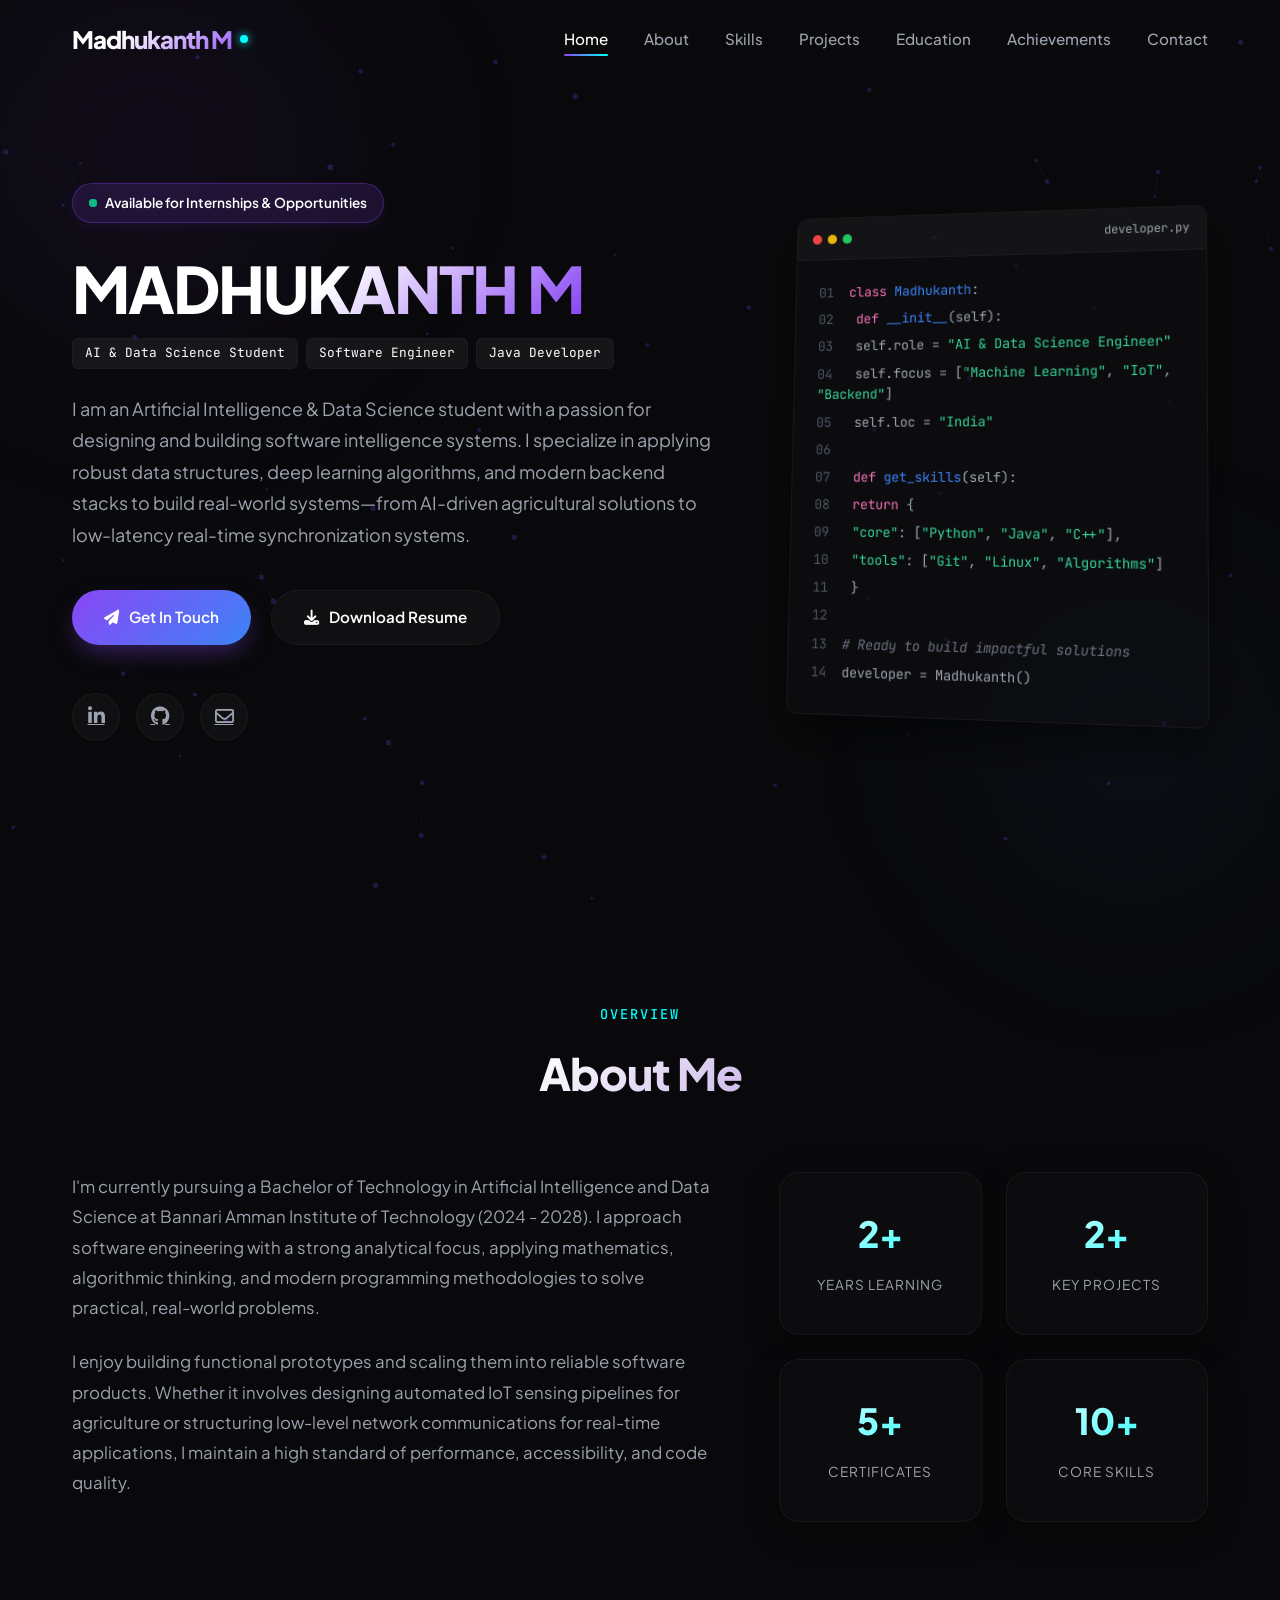
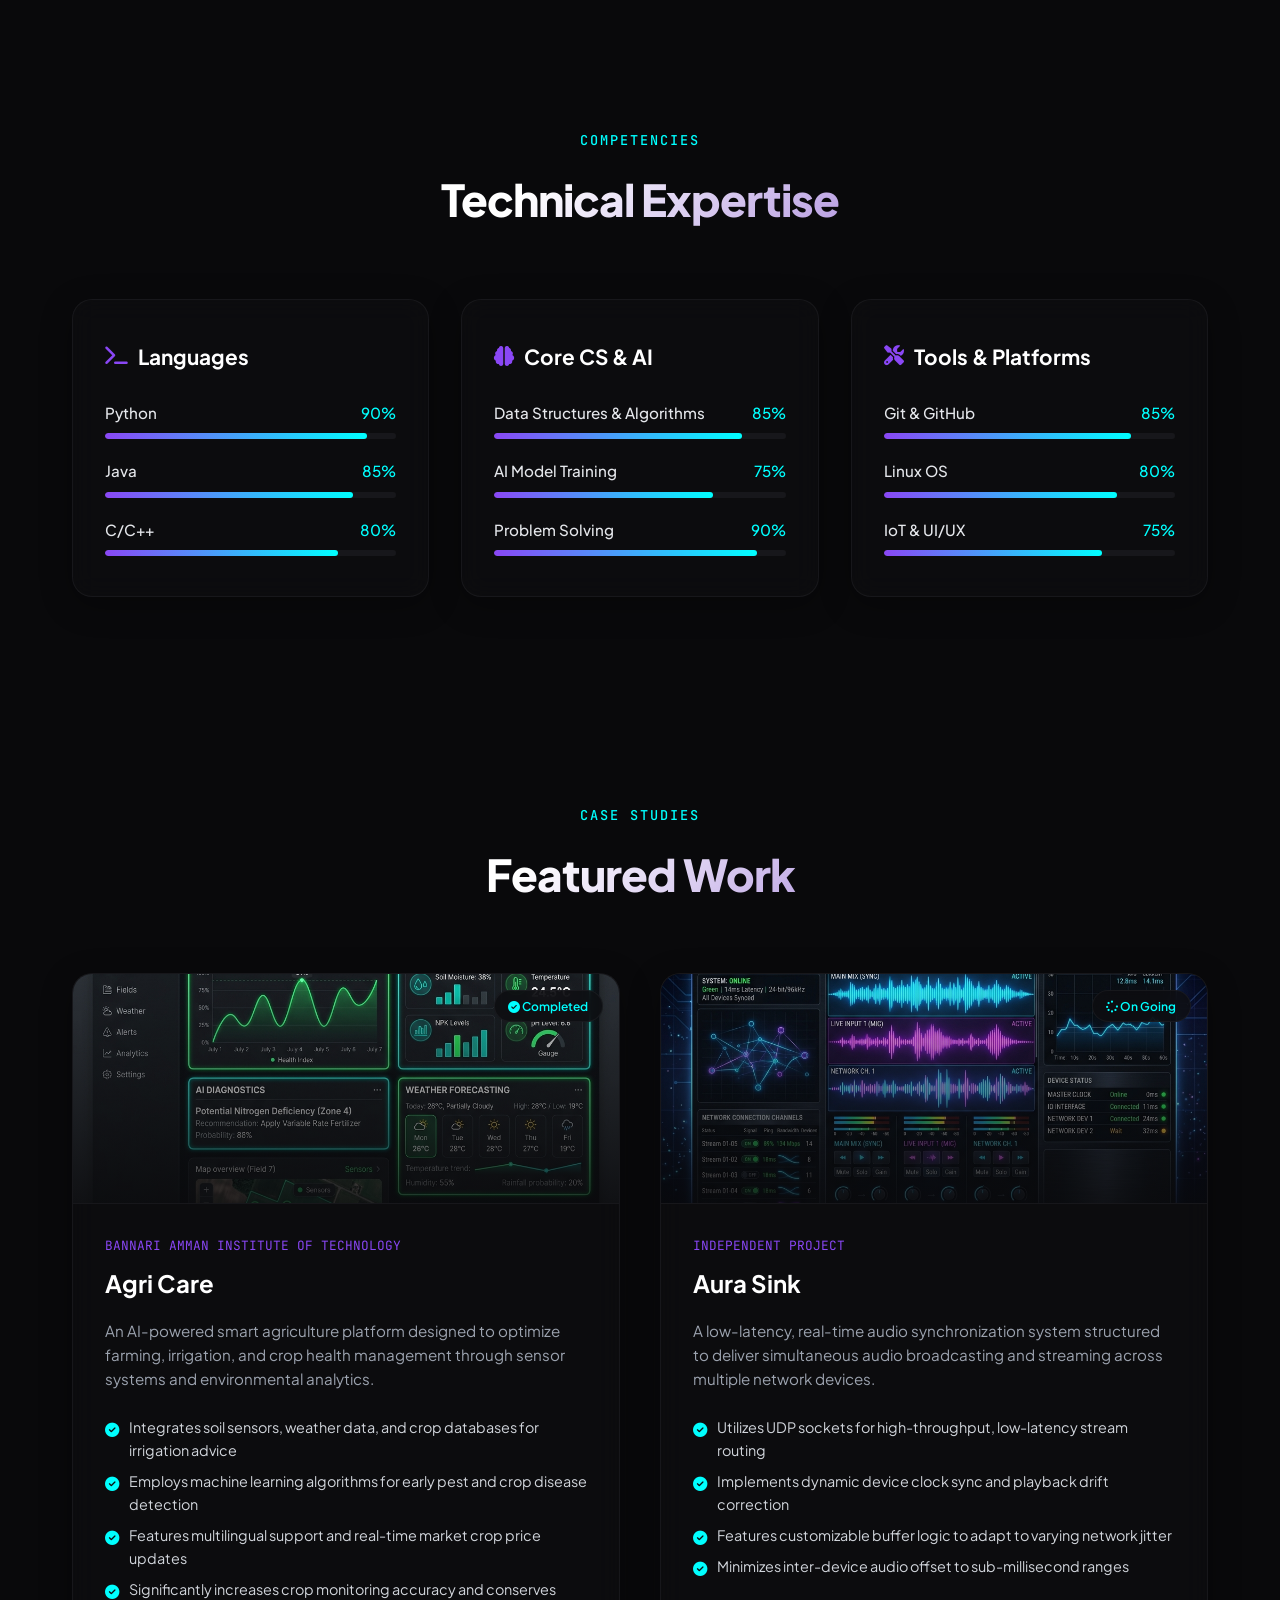
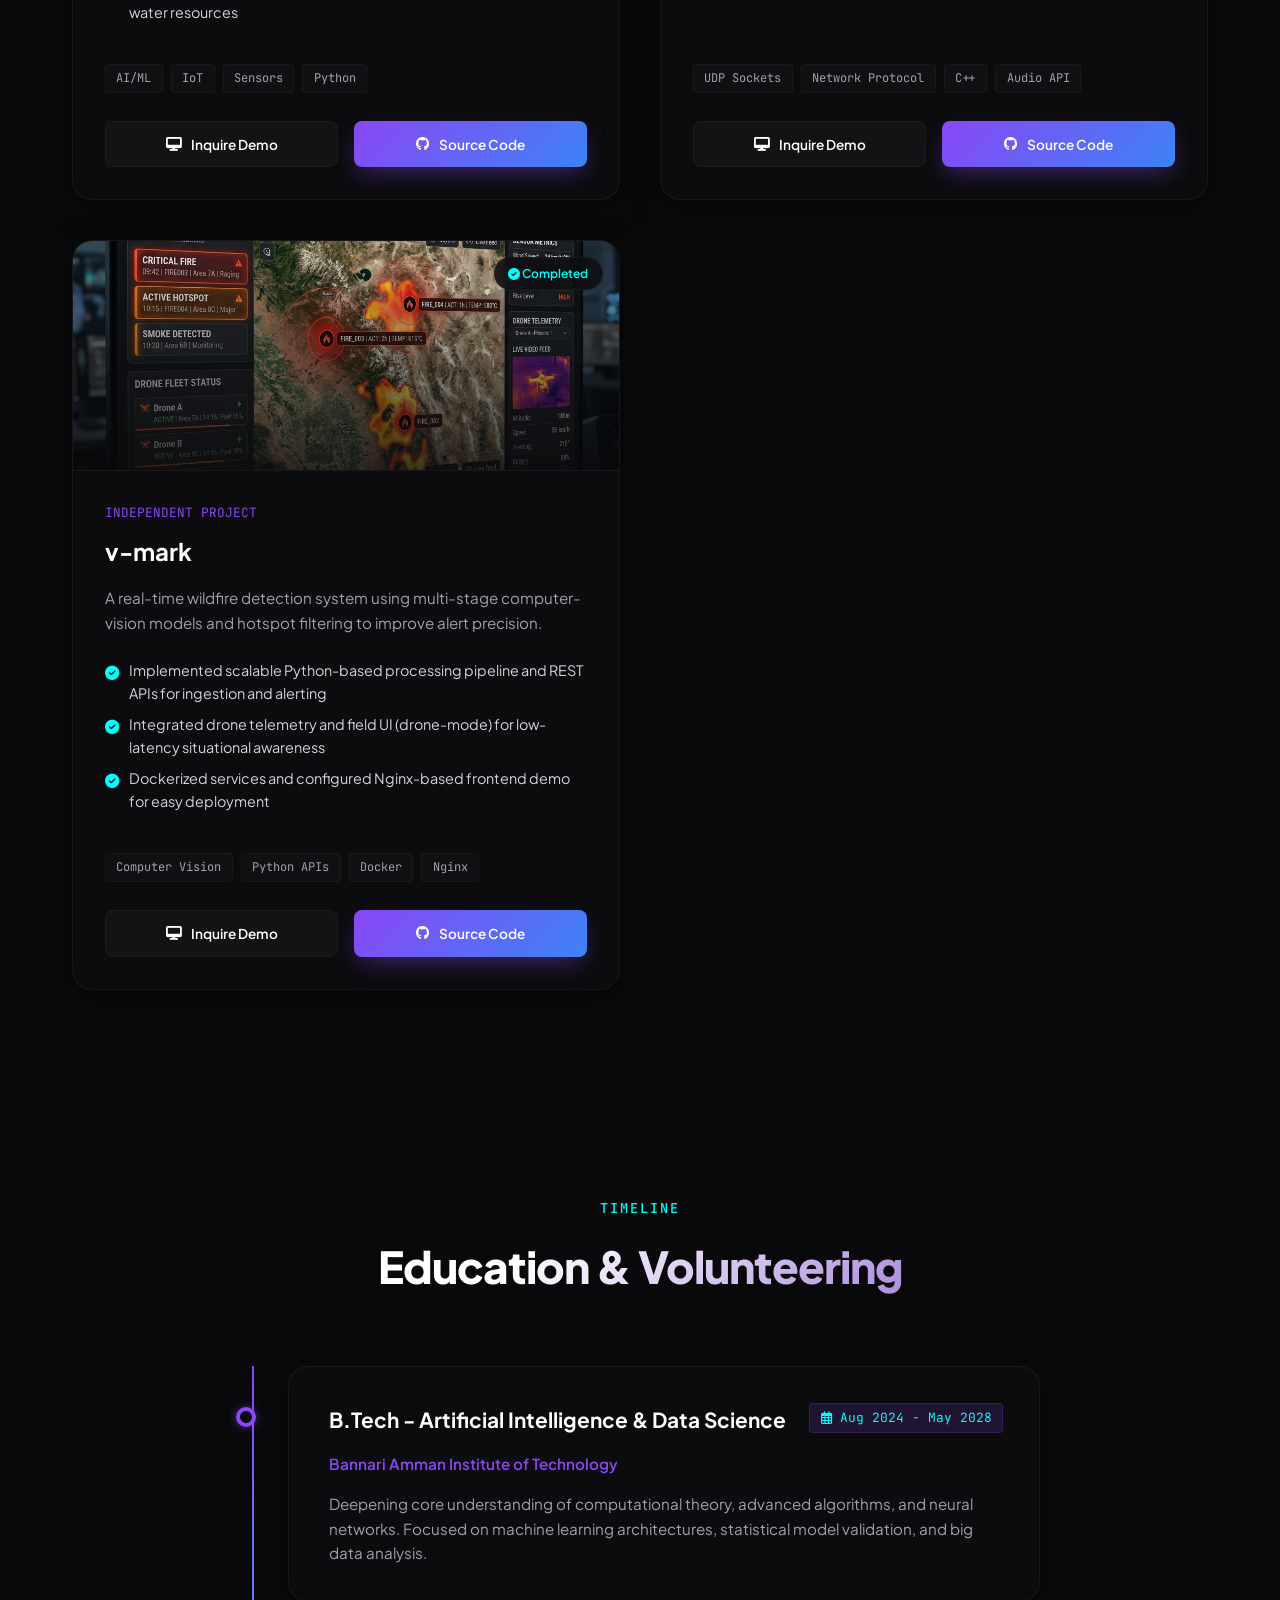
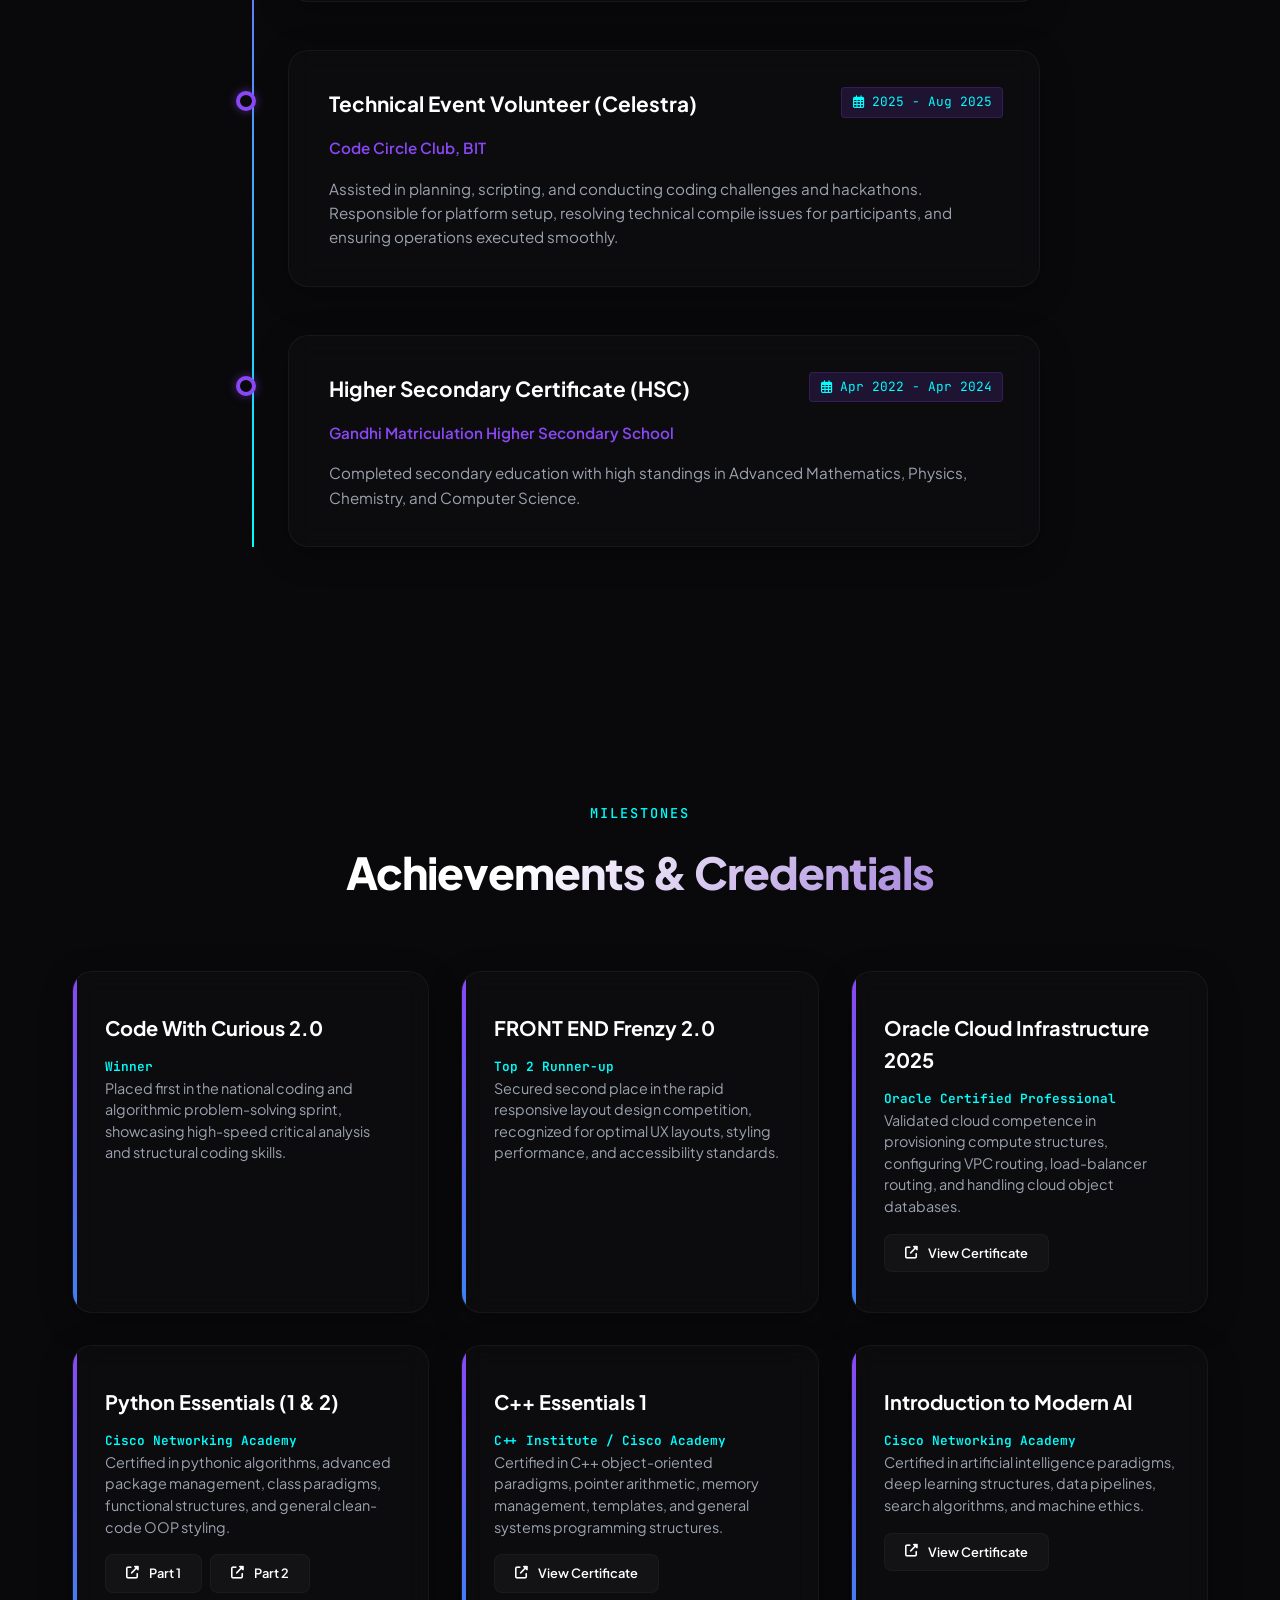
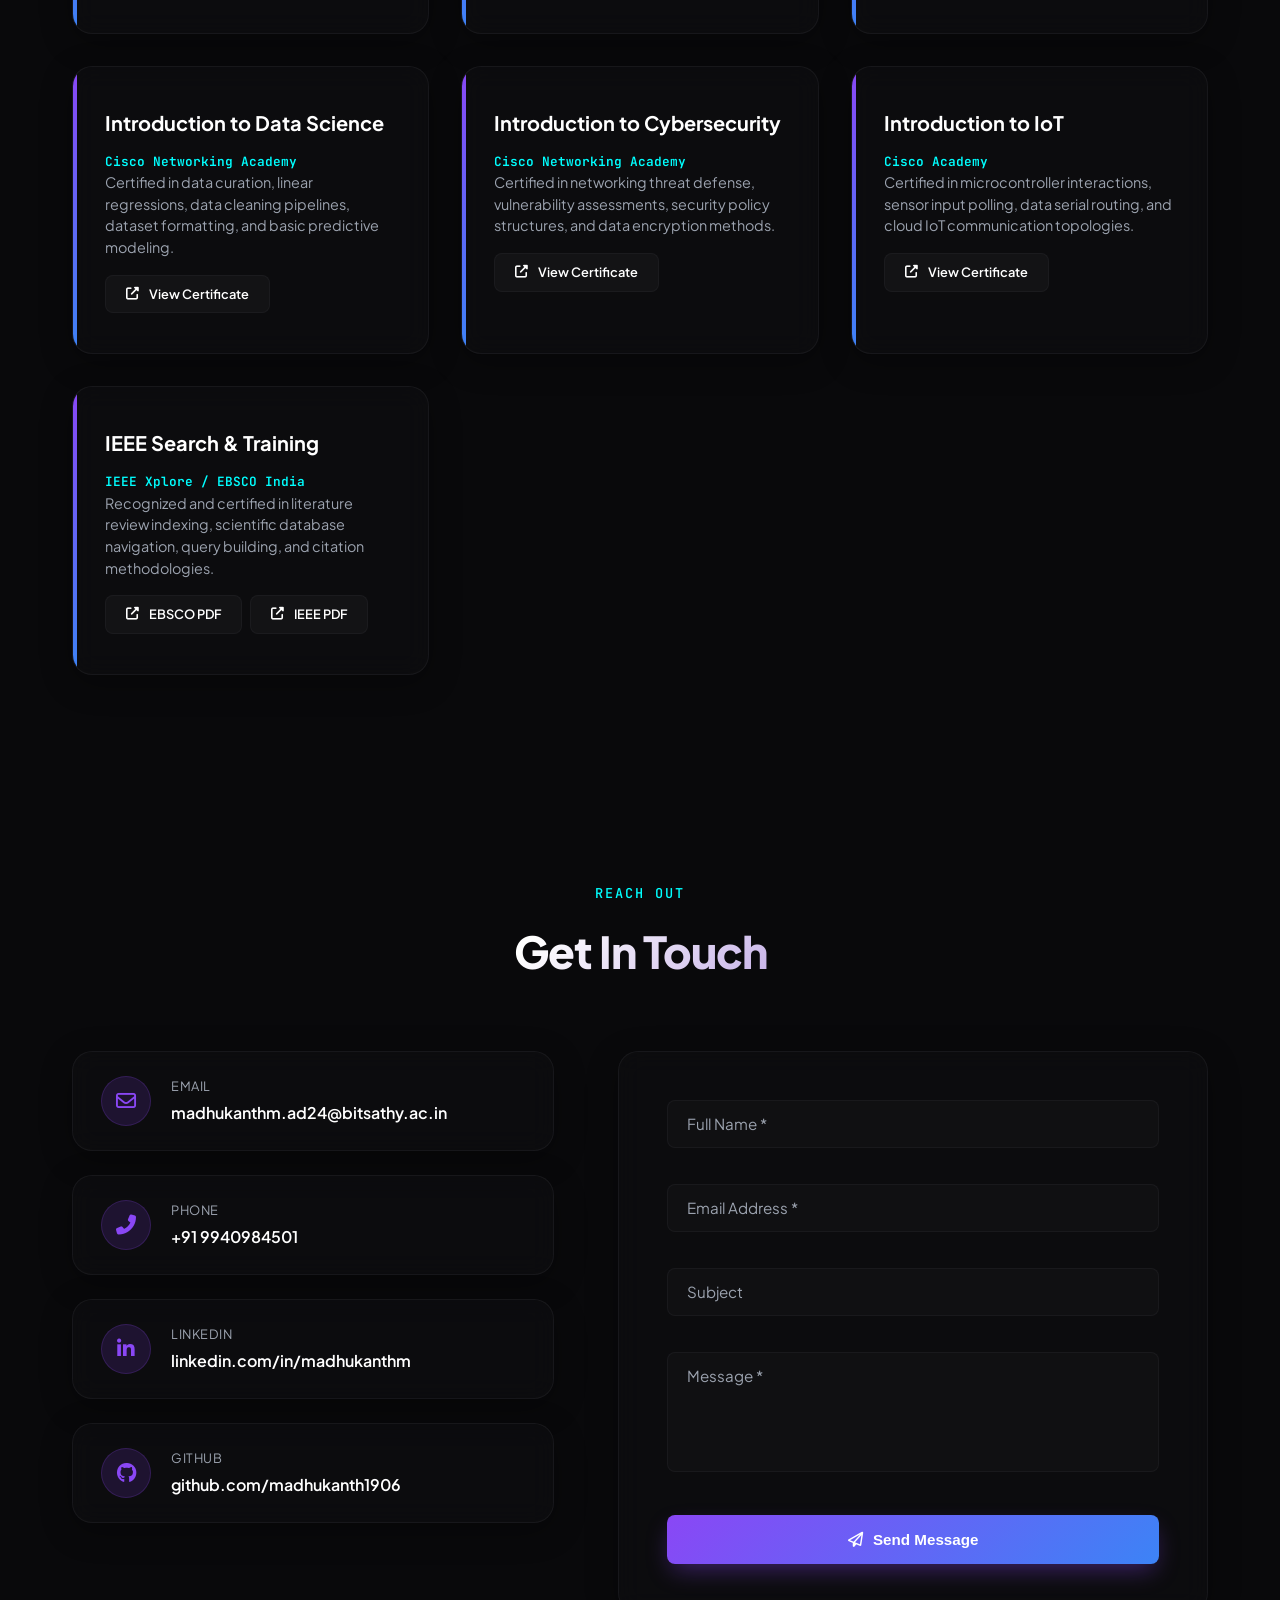
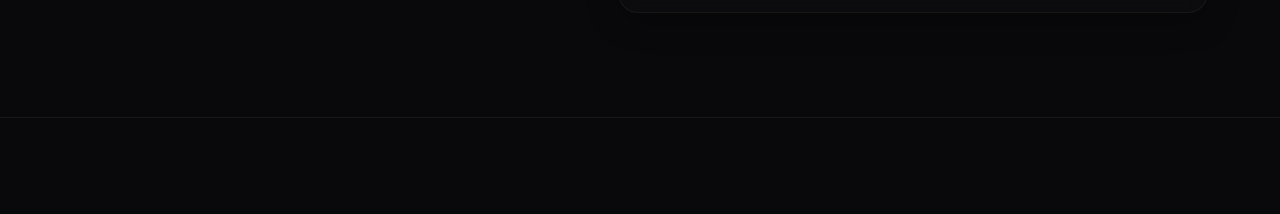
==== index.html @ b77e6dd5 "Redesign and enhance portfolio with glassmorphism dark theme" ====
<!DOCTYPE html>
<html lang="en">
<head>
    <meta charset="UTF-8">
    <meta name="viewport" content="width=device-width, initial-scale=1.0">
    <title>Madhukanth M | AI & Data Science Specialist & Java Developer</title>
    
    <!-- Meta SEO Tags -->
    <meta name="description" content="Portfolio of Madhukanth M, a software and AI engineer specialized in machine learning, deep learning, data structures, and Java development.">
    <meta name="keywords" content="Madhukanth M, AI Engineer, Data Science, Software Engineer, Portfolio, Java Developer, Java, Python, Bannari Amman Institute of Technology">
    <meta name="author" content="Madhukanth M">
    
    <!-- FontAwesome & Icon packs -->
    <link rel="stylesheet" href="https://cdnjs.cloudflare.com/ajax/libs/font-awesome/6.4.0/css/all.min.css">
    
    <!-- Custom Style sheet -->
    <link rel="stylesheet" href="style.css">
</head>
<body>
    <!-- Interactive Background Particles -->
    <canvas id="canvas-particles"></canvas>
    
    <!-- Ambient Glow Backdrops -->
    <div class="light-glow"></div>
    <div class="light-glow-2"></div>

    <!-- Header & Navigation Bar -->
    <header id="header">
        <nav>
            <a href="#home" class="logo">Madhukanth M<span class="logo-dot"></span></a>
            
            <!-- Desktop navigation links -->
            <ul class="nav-links">
                <li><a href="#home" class="active">Home</a></li>
                <li><a href="#about">About</a></li>
                <li><a href="#skills">Skills</a></li>
                <li><a href="#projects">Projects</a></li>
                <li><a href="#education">Education</a></li>
                <li><a href="#achievements">Achievements</a></li>
                <li><a href="#contact">Contact</a></li>
            </ul>

            <!-- Mobile Hamburger toggle -->
            <button class="hamburger" id="hamburger" aria-label="Toggle Navigation menu">
                <span></span>
                <span></span>
                <span></span>
            </button>
        </nav>
    </header>

    <!-- Mobile Slide-out Menu Overlay -->
    <div class="mobile-nav" id="mobile-nav">
        <a href="#home" class="active">Home</a>
        <a href="#about">About</a>
        <a href="#skills">Skills</a>
        <a href="#projects">Projects</a>
        <a href="#education">Education</a>
        <a href="#achievements">Achievements</a>
        <a href="#contact">Contact</a>
    </div>

    <!-- Main Content Container -->
    <main>
        <!-- 1. Hero Introduction Section -->
        <section id="home" class="hero">
            <div class="hero-grid">
                <div class="hero-text reveal">
                    <!-- Pulsing Available Pill -->
                    <div class="recruiter-badge">
                        <span class="pulse-dot"></span>
                        Available for Internships & Opportunities
                    </div>
                    <h1>MADHUKANTH M</h1>
                    
                    <div class="hero-taglines">
                        <span class="hero-tagline-badge">AI & Data Science Student</span>
                        <span class="hero-tagline-badge">Software Engineer</span>
                        <span class="hero-tagline-badge">Java Developer</span>
                    </div>
                    
                    <p class="description">
                        I am an Artificial Intelligence & Data Science student with a passion for designing and building software intelligence systems. I specialize in applying robust data structures, deep learning algorithms, and modern backend stacks to build real-world systems—from AI-driven agricultural solutions to low-latency real-time synchronization systems.
                    </p>
                    
                    <div class="hero-buttons">
                        <a href="#contact" class="btn btn-primary"><i class="fas fa-paper-plane"></i> Get In Touch</a>
                        <a href="Resume.pdf.pdf" download class="btn btn-secondary"><i class="fas fa-download"></i> Download Resume</a>
                    </div>
                    
                    <div class="hero-socials">
                        <a href="https://www.linkedin.com/in/madhukanthm/" target="_blank" aria-label="LinkedIn Profile"><i class="fab fa-linkedin-in"></i></a>
                        <a href="https://github.com/madhukanth1906" target="_blank" aria-label="GitHub Profile"><i class="fab fa-github"></i></a>
                        <a href="mailto:madhukanthm.ad24@bitsathy.ac.in" aria-label="Send Email"><i class="far fa-envelope"></i></a>
                    </div>
                </div>

                <!-- Graphic/Code representation of developer on the right -->
                <div class="hero-visual reveal">
                    <div class="code-window">
                        <div class="code-header">
                            <div class="code-buttons">
                                <span class="code-btn code-btn-red"></span>
                                <span class="code-btn code-btn-yellow"></span>
                                <span class="code-btn code-btn-green"></span>
                            </div>
                            <span class="code-tab">developer.py</span>
                        </div>
                        <div class="code-body">
                            <div class="code-line"><span class="code-num">01</span><span class="code-keyword">class</span> <span class="code-def">Madhukanth</span>:</div>
                            <div class="code-line"><span class="code-num">02</span>    <span class="code-keyword">def</span> <span class="code-def">__init__</span>(self):</div>
                            <div class="code-line"><span class="code-num">03</span>        self.role = <span class="code-string">"AI & Data Science Engineer"</span></div>
                            <div class="code-line"><span class="code-num">04</span>        self.focus = [<span class="code-string">"Machine Learning"</span>, <span class="code-string">"IoT"</span>, <span class="code-string">"Backend"</span>]</div>
                            <div class="code-line"><span class="code-num">05</span>        self.loc = <span class="code-string">"India"</span></div>
                            <div class="code-line"><span class="code-num">06</span></div>
                            <div class="code-line"><span class="code-num">07</span>    <span class="code-keyword">def</span> <span class="code-def">get_skills</span>(self):</div>
                            <div class="code-line"><span class="code-num">08</span>        <span class="code-keyword">return</span> {</div>
                            <div class="code-line"><span class="code-num">09</span>            <span class="code-string">"core"</span>: [<span class="code-string">"Python"</span>, <span class="code-string">"Java"</span>, <span class="code-string">"C++"</span>],</div>
                            <div class="code-line"><span class="code-num">10</span>            <span class="code-string">"tools"</span>: [<span class="code-string">"Git"</span>, <span class="code-string">"Linux"</span>, <span class="code-string">"Algorithms"</span>]</div>
                            <div class="code-line"><span class="code-num">11</span>        }</div>
                            <div class="code-line"><span class="code-num">12</span></div>
                            <div class="code-line"><span class="code-num">13</span><span class="code-comment"># Ready to build impactful solutions</span></div>
                            <div class="code-line"><span class="code-num">14</span>developer = Madhukanth()</div>
                        </div>
                    </div>
                </div>
            </div>
        </section>

        <!-- 2. About & Statistics Section -->
        <section id="about">
            <div class="section-header reveal">
                <span class="section-tag">Overview</span>
                <h2 class="section-title">About Me</h2>
            </div>
            <div class="about-grid">
                <div class="about-info reveal">
                    <p>
                        I'm currently pursuing a Bachelor of Technology in Artificial Intelligence and Data Science at Bannari Amman Institute of Technology (2024 - 2028). I approach software engineering with a strong analytical focus, applying mathematics, algorithmic thinking, and modern programming methodologies to solve practical, real-world problems.
                    </p>
                    <p>
                        I enjoy building functional prototypes and scaling them into reliable software products. Whether it involves designing automated IoT sensing pipelines for agriculture or structuring low-level network communications for real-time applications, I maintain a high standard of performance, accessibility, and code quality.
                    </p>
                </div>
                <!-- Highlight counts/statistics -->
                <div class="about-stats reveal">
                    <div class="stat-box glass-card">
                        <span class="stat-num">2+</span>
                        <span class="stat-label">Years Learning</span>
                    </div>
                    <div class="stat-box glass-card">
                        <span class="stat-num">2+</span>
                        <span class="stat-label">Key Projects</span>
                    </div>
                    <div class="stat-box glass-card">
                        <span class="stat-num">5+</span>
                        <span class="stat-label">Certificates</span>
                    </div>
                    <div class="stat-box glass-card">
                        <span class="stat-num">10+</span>
                        <span class="stat-label">Core Skills</span>
                    </div>
                </div>
            </div>
        </section>

        <!-- 3. Technical Skills Section -->
        <section id="skills">
            <div class="section-header reveal">
                <span class="section-tag">Competencies</span>
                <h2 class="section-title">Technical Expertise</h2>
            </div>
            <div class="skills-container">
                <!-- Group 1: Languages -->
                <div class="skills-category glass-card reveal">
                    <h3><i class="fas fa-terminal"></i> Languages</h3>
                    <div class="skills-list">
                        <div class="skill-item">
                            <div class="skill-info">
                                <span class="skill-name">Python</span>
                                <span class="skill-pct">90%</span>
                            </div>
                            <div class="skill-progress-bar">
                                <div class="skill-progress-fill" data-width="90%"></div>
                            </div>
                        </div>
                        <div class="skill-item">
                            <div class="skill-info">
                                <span class="skill-name">Java</span>
                                <span class="skill-pct">85%</span>
                            </div>
                            <div class="skill-progress-bar">
                                <div class="skill-progress-fill" data-width="85%"></div>
                            </div>
                        </div>
                        <div class="skill-item">
                            <div class="skill-info">
                                <span class="skill-name">C/C++</span>
                                <span class="skill-pct">80%</span>
                            </div>
                            <div class="skill-progress-bar">
                                <div class="skill-progress-fill" data-width="80%"></div>
                            </div>
                        </div>
                    </div>
                </div>

                <!-- Group 2: Core CS & AI -->
                <div class="skills-category glass-card reveal">
                    <h3><i class="fas fa-brain"></i> Core CS & AI</h3>
                    <div class="skills-list">
                        <div class="skill-item">
                            <div class="skill-info">
                                <span class="skill-name">Data Structures & Algorithms</span>
                                <span class="skill-pct">85%</span>
                            </div>
                            <div class="skill-progress-bar">
                                <div class="skill-progress-fill" data-width="85%"></div>
                            </div>
                        </div>
                        <div class="skill-item">
                            <div class="skill-info">
                                <span class="skill-name">AI Model Training</span>
                                <span class="skill-pct">75%</span>
                            </div>
                            <div class="skill-progress-bar">
                                <div class="skill-progress-fill" data-width="75%"></div>
                            </div>
                        </div>
                        <div class="skill-item">
                            <div class="skill-info">
                                <span class="skill-name">Problem Solving</span>
                                <span class="skill-pct">90%</span>
                            </div>
                            <div class="skill-progress-bar">
                                <div class="skill-progress-fill" data-width="90%"></div>
                            </div>
                        </div>
                    </div>
                </div>

                <!-- Group 3: Tools & Platforms -->
                <div class="skills-category glass-card reveal">
                    <h3><i class="fas fa-tools"></i> Tools & Platforms</h3>
                    <div class="skills-list">
                        <div class="skill-item">
                            <div class="skill-info">
                                <span class="skill-name">Git & GitHub</span>
                                <span class="skill-pct">85%</span>
                            </div>
                            <div class="skill-progress-bar">
                                <div class="skill-progress-fill" data-width="85%"></div>
                            </div>
                        </div>
                        <div class="skill-item">
                            <div class="skill-info">
                                <span class="skill-name">Linux OS</span>
                                <span class="skill-pct">80%</span>
                            </div>
                            <div class="skill-progress-bar">
                                <div class="skill-progress-fill" data-width="80%"></div>
                            </div>
                        </div>
                        <div class="skill-item">
                            <div class="skill-info">
                                <span class="skill-name">IoT & UI/UX</span>
                                <span class="skill-pct">75%</span>
                            </div>
                            <div class="skill-progress-bar">
                                <div class="skill-progress-fill" data-width="75%"></div>
                            </div>
                        </div>
                    </div>
                </div>
            </div>
        </section>

        <!-- 4. Featured Projects Section -->
        <section id="projects">
            <div class="section-header reveal">
                <span class="section-tag">Case Studies</span>
                <h2 class="section-title">Featured Work</h2>
            </div>
            <div class="projects-grid">
                <!-- Project 1: Agri Care -->
                <div class="project-card glass-card reveal">
                    <div class="project-img-wrapper">
                        <img src="assets/images/agri_care.png" alt="Agri Care dashboard UI mockup" class="project-img">
                        <div class="project-img-overlay"></div>
                        <span class="project-card-status"><i class="fas fa-check-circle"></i> Completed</span>
                    </div>
                    <div class="project-details">
                        <div class="project-meta-location">Bannari Amman Institute of Technology</div>
                        <h3>Agri Care</h3>
                        <p class="project-description">
                            An AI-powered smart agriculture platform designed to optimize farming, irrigation, and crop health management through sensor systems and environmental analytics.
                        </p>
                        <ul class="project-features">
                            <li>Integrates soil sensors, weather data, and crop databases for irrigation advice</li>
                            <li>Employs machine learning algorithms for early pest and crop disease detection</li>
                            <li>Features multilingual support and real-time market crop price updates</li>
                            <li>Significantly increases crop monitoring accuracy and conserves water resources</li>
                        </ul>
                        <div class="project-tags">
                            <span class="project-tag">AI/ML</span>
                            <span class="project-tag">IoT</span>
                            <span class="project-tag">Sensors</span>
                            <span class="project-tag">Python</span>
                        </div>
                        <div class="project-links">
                            <a href="#contact" class="btn btn-secondary"><i class="fas fa-desktop"></i> Inquire Demo</a>
                            <a href="https://github.com/madhukanth1906/Agri-care" target="_blank" class="btn btn-primary"><i class="fab fa-github"></i> Source Code</a>
                        </div>
                    </div>
                </div>

                <!-- Project 2: Aura Sink -->
                <div class="project-card glass-card reveal">
                    <div class="project-img-wrapper">
                        <img src="assets/images/aura_sink.png" alt="Aura Sink latency graph UI mockup" class="project-img">
                        <div class="project-img-overlay"></div>
                        <span class="project-card-status"><i class="fas fa-spinner fa-spin"></i> On Going</span>
                    </div>
                    <div class="project-details">
                        <div class="project-meta-location">Independent Project</div>
                        <h3>Aura Sink</h3>
                        <p class="project-description">
                            A low-latency, real-time audio synchronization system structured to deliver simultaneous audio broadcasting and streaming across multiple network devices.
                        </p>
                        <ul class="project-features">
                            <li>Utilizes UDP sockets for high-throughput, low-latency stream routing</li>
                            <li>Implements dynamic device clock sync and playback drift correction</li>
                            <li>Features customizable buffer logic to adapt to varying network jitter</li>
                            <li>Minimizes inter-device audio offset to sub-millisecond ranges</li>
                        </ul>
                        <div class="project-tags">
                            <span class="project-tag">UDP Sockets</span>
                            <span class="project-tag">Network Protocol</span>
                            <span class="project-tag">C++</span>
                            <span class="project-tag">Audio API</span>
                        </div>
                        <div class="project-links">
                            <a href="#contact" class="btn btn-secondary"><i class="fas fa-desktop"></i> Inquire Demo</a>
                            <a href="https://github.com/madhukanth1906" target="_blank" class="btn btn-primary"><i class="fab fa-github"></i> Source Code</a>
                        </div>
                    </div>
                </div>

                <!-- Project 3: v-mark -->
                <div class="project-card glass-card reveal">
                    <div class="project-img-wrapper">
                        <img src="assets/images/v_mark.png" alt="v-mark wildfire detection UI mockup" class="project-img">
                        <div class="project-img-overlay"></div>
                        <span class="project-card-status"><i class="fas fa-check-circle"></i> Completed</span>
                    </div>
                    <div class="project-details">
                        <div class="project-meta-location">Independent Project</div>
                        <h3>v-mark</h3>
                        <p class="project-description">
                            A real-time wildfire detection system using multi-stage computer-vision models and hotspot filtering to improve alert precision.
                        </p>
                        <ul class="project-features">
                            <li>Implemented scalable Python-based processing pipeline and REST APIs for ingestion and alerting</li>
                            <li>Integrated drone telemetry and field UI (drone-mode) for low-latency situational awareness</li>
                            <li>Dockerized services and configured Nginx-based frontend demo for easy deployment</li>
                        </ul>
                        <div class="project-tags">
                            <span class="project-tag">Computer Vision</span>
                            <span class="project-tag">Python APIs</span>
                            <span class="project-tag">Docker</span>
                            <span class="project-tag">Nginx</span>
                        </div>
                        <div class="project-links">
                            <a href="#contact" class="btn btn-secondary"><i class="fas fa-desktop"></i> Inquire Demo</a>
                            <a href="https://github.com/madhukanth1906/Fire-Detection" target="_blank" class="btn btn-primary"><i class="fab fa-github"></i> Source Code</a>
                        </div>
                    </div>
                </div>
            </div>
        </section>

        <!-- 5. Education & Volunteering Section -->
        <section id="education" class="education-section">
            <div class="section-header reveal">
                <span class="section-tag">Timeline</span>
                <h2 class="section-title">Education & Volunteering</h2>
            </div>
            
            <div class="timeline-container">
                <!-- Education Node 1 -->
                <div class="timeline-card glass-card reveal">
                    <span class="timeline-node"></span>
                    <div class="timeline-header">
                        <h3 class="timeline-role">B.Tech - Artificial Intelligence & Data Science</h3>
                        <span class="timeline-date"><i class="far fa-calendar-alt"></i> Aug 2024 - May 2028</span>
                    </div>
                    <div class="timeline-company">Bannari Amman Institute of Technology</div>
                    <p class="timeline-body">
                        Deepening core understanding of computational theory, advanced algorithms, and neural networks. Focused on machine learning architectures, statistical model validation, and big data analysis.
                    </p>
                </div>

                <!-- Volunteering Node -->
                <div class="timeline-card glass-card reveal">
                    <span class="timeline-node"></span>
                    <div class="timeline-header">
                        <h3 class="timeline-role">Technical Event Volunteer (Celestra)</h3>
                        <span class="timeline-date"><i class="far fa-calendar-alt"></i> 2025 - Aug 2025</span>
                    </div>
                    <div class="timeline-company">Code Circle Club, BIT</div>
                    <p class="timeline-body">
                        Assisted in planning, scripting, and conducting coding challenges and hackathons. Responsible for platform setup, resolving technical compile issues for participants, and ensuring operations executed smoothly.
                    </p>
                </div>

                <!-- Education Node 2 -->
                <div class="timeline-card glass-card reveal">
                    <span class="timeline-node"></span>
                    <div class="timeline-header">
                        <h3 class="timeline-role">Higher Secondary Certificate (HSC)</h3>
                        <span class="timeline-date"><i class="far fa-calendar-alt"></i> Apr 2022 - Apr 2024</span>
                    </div>
                    <div class="timeline-company">Gandhi Matriculation Higher Secondary School</div>
                    <p class="timeline-body">
                        Completed secondary education with high standings in Advanced Mathematics, Physics, Chemistry, and Computer Science.
                    </p>
                </div>
            </div>
        </section>

        <!-- 6. Achievements & Certifications -->
        <section id="achievements">
            <div class="section-header reveal">
                <span class="section-tag">Milestones</span>
                <h2 class="section-title">Achievements & Credentials</h2>
            </div>
            <div class="achievements-grid">
                <!-- Achievement 1 -->
                <div class="achievement-card glass-card reveal">
                    <h3>Code With Curious 2.0</h3>
                    <span class="achievement-meta">Winner</span>
                    <p class="achievement-desc">Placed first in the national coding and algorithmic problem-solving sprint, showcasing high-speed critical analysis and structural coding skills.</p>
                </div>

                <!-- Achievement 2 -->
                <div class="achievement-card glass-card reveal">
                    <h3>FRONT END Frenzy 2.0</h3>
                    <span class="achievement-meta">Top 2 Runner-up</span>
                    <p class="achievement-desc">Secured second place in the rapid responsive layout design competition, recognized for optimal UX layouts, styling performance, and accessibility standards.</p>
                </div>

                <!-- Certification 3 -->
                <div class="achievement-card glass-card reveal">
                    <h3>Oracle Cloud Infrastructure 2025</h3>
                    <span class="achievement-meta">Oracle Certified Professional</span>
                    <p class="achievement-desc">Validated cloud competence in provisioning compute structures, configuring VPC routing, load-balancer routing, and handling cloud object databases.</p>
                    <a href="assets/certificates/oracle_cloud_2025.pdf" target="_blank" class="btn btn-secondary btn-sm" style="margin-top: 1rem;"><i class="fas fa-external-link-alt"></i> View Certificate</a>
                </div>

                <!-- Certification 4 -->
                <div class="achievement-card glass-card reveal">
                    <h3>Python Essentials (1 & 2)</h3>
                    <span class="achievement-meta">Cisco Networking Academy</span>
                    <p class="achievement-desc">Certified in pythonic algorithms, advanced package management, class paradigms, functional structures, and general clean-code OOP styling.</p>
                    <div style="display: flex; gap: 8px; margin-top: 1rem; flex-wrap: wrap;">
                        <a href="assets/certificates/python_essentials_1.pdf" target="_blank" class="btn btn-secondary btn-sm"><i class="fas fa-external-link-alt"></i> Part 1</a>
                        <a href="assets/certificates/python_essentials_2.pdf" target="_blank" class="btn btn-secondary btn-sm"><i class="fas fa-external-link-alt"></i> Part 2</a>
                    </div>
                </div>

                <!-- Certification 5 -->
                <div class="achievement-card glass-card reveal">
                    <h3>C++ Essentials 1</h3>
                    <span class="achievement-meta">C++ Institute / Cisco Academy</span>
                    <p class="achievement-desc">Certified in C++ object-oriented paradigms, pointer arithmetic, memory management, templates, and general systems programming structures.</p>
                    <a href="assets/certificates/cpp_essentials_1.pdf" target="_blank" class="btn btn-secondary btn-sm" style="margin-top: 1rem;"><i class="fas fa-external-link-alt"></i> View Certificate</a>
                </div>

                <!-- Certification 6 -->
                <div class="achievement-card glass-card reveal">
                    <h3>Introduction to Modern AI</h3>
                    <span class="achievement-meta">Cisco Networking Academy</span>
                    <p class="achievement-desc">Certified in artificial intelligence paradigms, deep learning structures, data pipelines, search algorithms, and machine ethics.</p>
                    <a href="assets/certificates/intro_modern_ai.pdf" target="_blank" class="btn btn-secondary btn-sm" style="margin-top: 1rem;"><i class="fas fa-external-link-alt"></i> View Certificate</a>
                </div>

                <!-- Certification 7 -->
                <div class="achievement-card glass-card reveal">
                    <h3>Introduction to Data Science</h3>
                    <span class="achievement-meta">Cisco Networking Academy</span>
                    <p class="achievement-desc">Certified in data curation, linear regressions, data cleaning pipelines, dataset formatting, and basic predictive modeling.</p>
                    <a href="assets/certificates/intro_data_science.pdf" target="_blank" class="btn btn-secondary btn-sm" style="margin-top: 1rem;"><i class="fas fa-external-link-alt"></i> View Certificate</a>
                </div>

                <!-- Certification 8 -->
                <div class="achievement-card glass-card reveal">
                    <h3>Introduction to Cybersecurity</h3>
                    <span class="achievement-meta">Cisco Networking Academy</span>
                    <p class="achievement-desc">Certified in networking threat defense, vulnerability assessments, security policy structures, and data encryption methods.</p>
                    <a href="assets/certificates/intro_cybersecurity.pdf" target="_blank" class="btn btn-secondary btn-sm" style="margin-top: 1rem;"><i class="fas fa-external-link-alt"></i> View Certificate</a>
                </div>

                <!-- Certification 9 -->
                <div class="achievement-card glass-card reveal">
                    <h3>Introduction to IoT</h3>
                    <span class="achievement-meta">Cisco Academy</span>
                    <p class="achievement-desc">Certified in microcontroller interactions, sensor input polling, data serial routing, and cloud IoT communication topologies.</p>
                    <a href="assets/certificates/intro_iot.pdf" target="_blank" class="btn btn-secondary btn-sm" style="margin-top: 1rem;"><i class="fas fa-external-link-alt"></i> View Certificate</a>
                </div>

                <!-- Certification 10 -->
                <div class="achievement-card glass-card reveal">
                    <h3>IEEE Search & Training</h3>
                    <span class="achievement-meta">IEEE Xplore / EBSCO India</span>
                    <p class="achievement-desc">Recognized and certified in literature review indexing, scientific database navigation, query building, and citation methodologies.</p>
                    <div style="display: flex; gap: 8px; margin-top: 1rem; flex-wrap: wrap;">
                        <a href="assets/certificates/ieee_ebsco_training.pdf" target="_blank" class="btn btn-secondary btn-sm"><i class="fas fa-external-link-alt"></i> EBSCO PDF</a>
                        <a href="assets/certificates/ieee_xplore_assignment.pdf" target="_blank" class="btn btn-secondary btn-sm"><i class="fas fa-external-link-alt"></i> IEEE PDF</a>
                    </div>
                </div>
            </div>
        </section>

        <!-- 7. Contact Section -->
        <section id="contact">
            <div class="section-header reveal">
                <span class="section-tag">Reach Out</span>
                <h2 class="section-title">Get In Touch</h2>
            </div>
            
            <div class="contact-grid">
                <!-- Contact info details cards -->
                <div class="contact-info-panel reveal">
                    <!-- Email -->
                    <a href="mailto:madhukanthm.ad24@bitsathy.ac.in" class="contact-detail-card glass-card">
                        <div class="contact-detail-icon">
                            <i class="far fa-envelope"></i>
                        </div>
                        <div class="contact-detail-content">
                            <span class="contact-detail-label">Email</span>
                            <span class="contact-detail-value">madhukanthm.ad24@bitsathy.ac.in</span>
                        </div>
                    </a>

                    <!-- Phone -->
                    <a href="tel:+919940984501" class="contact-detail-card glass-card">
                        <div class="contact-detail-icon">
                            <i class="fas fa-phone-alt"></i>
                        </div>
                        <div class="contact-detail-content">
                            <span class="contact-detail-label">Phone</span>
                            <span class="contact-detail-value">+91 9940984501</span>
                        </div>
                    </a>

                    <!-- LinkedIn -->
                    <a href="https://www.linkedin.com/in/madhukanthm/" target="_blank" class="contact-detail-card glass-card">
                        <div class="contact-detail-icon">
                            <i class="fab fa-linkedin-in"></i>
                        </div>
                        <div class="contact-detail-content">
                            <span class="contact-detail-label">LinkedIn</span>
                            <span class="contact-detail-value">linkedin.com/in/madhukanthm</span>
                        </div>
                    </a>

                    <!-- GitHub -->
                    <a href="https://github.com/madhukanth1906" target="_blank" class="contact-detail-card glass-card">
                        <div class="contact-detail-icon">
                            <i class="fab fa-github"></i>
                        </div>
                        <div class="contact-detail-content">
                            <span class="contact-detail-label">GitHub</span>
                            <span class="contact-detail-value">github.com/madhukanth1906</span>
                        </div>
                    </a>
                </div>

                <!-- Contact Interactive Form -->
                <div class="contact-form-card glass-card reveal">
                    <form id="contactForm" autocomplete="off">
                        <div class="form-group">
                            <input type="text" id="name" class="form-input" placeholder=" " required>
                            <label for="name" class="form-label">Full Name *</label>
                        </div>
                        <div class="form-group">
                            <input type="email" id="email" class="form-input" placeholder=" " required>
                            <label for="email" class="form-label">Email Address *</label>
                        </div>
                        <div class="form-group">
                            <input type="text" id="subject" class="form-input" placeholder=" ">
                            <label for="subject" class="form-label">Subject</label>
                        </div>
                        <div class="form-group">
                            <textarea id="message" class="form-input form-textarea" placeholder=" " required></textarea>
                            <label for="message" class="form-label">Message *</label>
                        </div>
                        <button type="submit" class="btn btn-primary">
                            <i class="far fa-paper-plane"></i> Send Message
                        </button>
                    </form>
                </div>
            </div>
        </section>
    </main>

    <!-- Footer -->
    <footer>
    </footer>

    <!-- Custom Script File -->
    <script src="script.js"></script>
</body>
</html>
---- style.css ----
/* -------------------------------------------------------------
 * PREMIUM DARK GLASSMORPHIC DESIGN SYSTEM
 * Portfolio for Madhukanth M
 * ------------------------------------------------------------- */

/* Google Fonts Import */
@import url('https://fonts.googleapis.com/css2?family=Plus+Jakarta+Sans:wght@300;400;500;600;700;800&family=JetBrains+Mono:wght@400;500&display=swap');

:root {
    /* Color Palette (HSL Tailored) */
    --bg-darker: 240 10% 3.9%;      /* #09090b */
    --bg-dark: 240 10% 6%;         /* #0f0f13 */
    --card-bg: 240 10% 8% / 0.4;   /* Translucent base */
    --border-color: 240 5% 15% / 0.5;
    
    --primary: 263 90% 62%;       /* #7c3aed (Violet) */
    --primary-glow: 263 90% 62% / 0.15;
    --secondary: 217 91% 60%;     /* #3b82f6 (Royal Blue) */
    --secondary-glow: 217 91% 60% / 0.15;
    --accent: 180 100% 50%;       /* #00f2fe (Teal/Cyan) */
    --accent-glow: 180 100% 50% / 0.2;
    --pink: 330 90% 65%;          /* Highlights */

    /* Typography */
    --font-sans: 'Plus Jakarta Sans', -apple-system, BlinkMacSystemFont, "Segoe UI", Roboto, sans-serif;
    --font-mono: 'JetBrains Mono', monospace;

    /* Transitions & Physics */
    --ease-elastic: cubic-bezier(0.175, 0.885, 0.32, 1.275);
    --transition-smooth: all 0.35s cubic-bezier(0.25, 0.8, 0.25, 1);
    --transition-fast: all 0.2s ease;
}

/* Reset & Base Styles */
* {
    margin: 0;
    padding: 0;
    box-sizing: border-box;
    outline: none;
}

html {
    scroll-behavior: smooth;
    scrollbar-width: thin;
    scrollbar-color: hsl(var(--primary) / 0.3) hsl(var(--bg-darker));
}

/* Custom Scrollbar for Chrome/Safari */
::-webkit-scrollbar {
    width: 8px;
}
::-webkit-scrollbar-track {
    background: hsl(var(--bg-darker));
}
::-webkit-scrollbar-thumb {
    background: hsl(var(--primary) / 0.3);
    border-radius: 4px;
}
::-webkit-scrollbar-thumb:hover {
    background: hsl(var(--primary) / 0.6);
}

body {
    font-family: var(--font-sans);
    background-color: hsl(var(--bg-darker));
    color: #f3f4f6;
    line-height: 1.6;
    overflow-x: hidden;
    -webkit-font-smoothing: antialiased;
}

/* Background canvas particles */
#canvas-particles {
    position: fixed;
    top: 0;
    left: 0;
    width: 100%;
    height: 100%;
    z-index: -2;
    pointer-events: none;
}

/* Radial light glow effects */
.light-glow {
    position: fixed;
    width: 600px;
    height: 600px;
    border-radius: 50%;
    background: radial-gradient(circle, hsl(var(--primary) / 0.08) 0%, transparent 70%);
    top: -150px;
    left: -150px;
    z-index: -1;
    pointer-events: none;
    filter: blur(80px);
}

.light-glow-2 {
    position: fixed;
    width: 500px;
    height: 500px;
    border-radius: 50%;
    background: radial-gradient(circle, hsl(var(--secondary) / 0.06) 0%, transparent 70%);
    bottom: -100px;
    right: -100px;
    z-index: -1;
    pointer-events: none;
    filter: blur(80px);
}

/* Sticky Header & Glass Navigation */
header {
    position: fixed;
    top: 0;
    left: 0;
    width: 100%;
    z-index: 100;
    transition: var(--transition-smooth);
    border-bottom: 1px solid transparent;
}

header.scrolled {
    background: hsl(var(--bg-darker) / 0.75);
    backdrop-filter: blur(16px);
    -webkit-backdrop-filter: blur(16px);
    border-bottom: 1px solid hsl(var(--border-color));
    padding: 0.5rem 0;
}

nav {
    max-width: 1200px;
    margin: 0 auto;
    padding: 1.25rem 2rem;
    display: flex;
    justify-content: space-between;
    align-items: center;
}

.logo {
    font-size: 1.5rem;
    font-weight: 800;
    text-decoration: none;
    letter-spacing: -1px;
    background: linear-gradient(135deg, #ffffff 30%, hsl(var(--primary)) 100%);
    -webkit-background-clip: text;
    -webkit-text-fill-color: transparent;
    background-clip: text;
    display: flex;
    align-items: center;
    gap: 8px;
}

.logo-dot {
    width: 8px;
    height: 8px;
    background: hsl(var(--accent));
    border-radius: 50%;
    box-shadow: 0 0 10px hsl(var(--accent));
    display: inline-block;
}

.nav-links {
    display: flex;
    align-items: center;
    gap: 2.25rem;
    list-style: none;
}

.nav-links a {
    color: #9ca3af;
    text-decoration: none;
    font-weight: 500;
    font-size: 0.95rem;
    transition: var(--transition-fast);
    position: relative;
    padding: 0.5rem 0;
}

.nav-links a:hover,
.nav-links a.active {
    color: #ffffff;
}

.nav-links a::after {
    content: '';
    position: absolute;
    bottom: 0;
    left: 0;
    width: 0;
    height: 2px;
    background: linear-gradient(90deg, hsl(var(--primary)), hsl(var(--accent)));
    transition: var(--transition-smooth);
    border-radius: 2px;
}

.nav-links a:hover::after,
.nav-links a.active::after {
    width: 100%;
}

/* Mobile Menu Button */
.hamburger {
    display: none;
    background: none;
    border: none;
    cursor: pointer;
    width: 30px;
    height: 24px;
    position: relative;
    z-index: 105;
}

.hamburger span {
    display: block;
    width: 100%;
    height: 2px;
    background-color: #ffffff;
    position: absolute;
    transition: var(--transition-smooth);
    border-radius: 2px;
}

.hamburger span:nth-child(1) { top: 0; }
.hamburger span:nth-child(2) { top: 11px; }
.hamburger span:nth-child(3) { top: 22px; }

.hamburger.active span:nth-child(1) {
    transform: rotate(45deg);
    top: 11px;
}

.hamburger.active span:nth-child(2) {
    opacity: 0;
    transform: translateX(-20px);
}

.hamburger.active span:nth-child(3) {
    transform: rotate(-45deg);
    top: 11px;
}

/* Mobile Nav Overlay */
.mobile-nav {
    position: fixed;
    top: 0;
    right: -100%;
    width: 300px;
    height: 100vh;
    background: hsl(var(--bg-dark) / 0.95);
    backdrop-filter: blur(24px);
    -webkit-backdrop-filter: blur(24px);
    border-left: 1px solid hsl(var(--border-color));
    z-index: 99;
    padding: 6rem 2rem 2rem;
    display: flex;
    flex-direction: column;
    gap: 1.75rem;
    transition: cubic-bezier(0.16, 1, 0.3, 1) 0.6s;
    box-shadow: -10px 0 30px rgba(0, 0, 0, 0.5);
}

.mobile-nav.active {
    right: 0;
}

.mobile-nav a {
    color: #9ca3af;
    text-decoration: none;
    font-size: 1.15rem;
    font-weight: 500;
    transition: var(--transition-fast);
    padding: 0.5rem 0;
    border-bottom: 1px solid hsl(var(--border-color));
}

.mobile-nav a:hover,
.mobile-nav a.active {
    color: #ffffff;
    border-bottom-color: hsl(var(--primary));
    padding-left: 8px;
}

/* Section Containers */
section {
    max-width: 1200px;
    margin: 0 auto;
    padding: 6.5rem 2rem;
}

.section-header {
    text-align: center;
    margin-bottom: 4rem;
}

.section-tag {
    font-family: var(--font-mono);
    color: hsl(var(--accent));
    font-size: 0.85rem;
    font-weight: 500;
    letter-spacing: 2px;
    text-transform: uppercase;
    margin-bottom: 0.75rem;
    display: block;
}

.section-title {
    font-size: 2.75rem;
    font-weight: 800;
    letter-spacing: -1px;
    background: linear-gradient(135deg, #ffffff 40%, hsl(var(--primary) / 0.8) 100%);
    -webkit-background-clip: text;
    -webkit-text-fill-color: transparent;
    background-clip: text;
}

/* Glass Card Base Style */
.glass-card {
    background: hsl(var(--card-bg));
    border: 1px solid hsl(var(--border-color));
    border-radius: 20px;
    box-shadow: 0 8px 32px 0 rgba(0, 0, 0, 0.3);
    backdrop-filter: blur(12px);
    -webkit-backdrop-filter: blur(12px);
    transition: var(--transition-smooth);
}

/* Buttons */
.btn {
    display: inline-flex;
    align-items: center;
    justify-content: center;
    gap: 10px;
    padding: 0.875rem 2rem;
    border-radius: 50px;
    font-weight: 600;
    font-size: 0.95rem;
    text-decoration: none;
    cursor: pointer;
    transition: var(--transition-smooth);
}

.btn-primary {
    background: linear-gradient(135deg, hsl(var(--primary)), hsl(var(--secondary)));
    color: #ffffff;
    border: none;
    box-shadow: 0 10px 25px -5px hsl(var(--primary) / 0.4);
}

.btn-primary:hover {
    transform: translateY(-3px);
    box-shadow: 0 15px 30px -5px hsl(var(--primary) / 0.6);
}

.btn-secondary {
    background: rgba(255, 255, 255, 0.03);
    color: #ffffff;
    border: 1px solid hsl(var(--border-color));
}

.btn-secondary:hover {
    background: rgba(255, 255, 255, 0.08);
    border-color: hsl(var(--primary) / 0.5);
    transform: translateY(-3px);
}

.btn-sm {
    padding: 0.5rem 1.25rem;
    font-size: 0.8rem;
    border-radius: 8px;
}

/* Pulsing Badge (Recruiter CTA tag) */
.recruiter-badge {
    display: inline-flex;
    align-items: center;
    gap: 8px;
    background: hsl(var(--primary-glow));
    border: 1px solid hsl(var(--primary) / 0.3);
    padding: 0.5rem 1rem;
    border-radius: 30px;
    color: #ffffff;
    font-size: 0.85rem;
    font-weight: 600;
    margin-bottom: 2rem;
    box-shadow: 0 4px 12px hsl(var(--primary) / 0.1);
}

.recruiter-badge .pulse-dot {
    width: 8px;
    height: 8px;
    background: #10b981;
    border-radius: 50%;
    position: relative;
}

.recruiter-badge .pulse-dot::after {
    content: '';
    position: absolute;
    width: 100%;
    height: 100%;
    border-radius: 50%;
    background: #10b981;
    animation: badge-pulse 1.8s infinite ease-in-out;
    top: 0;
    left: 0;
}

@keyframes badge-pulse {
    0% { transform: scale(1); opacity: 1; }
    100% { transform: scale(2.5); opacity: 0; }
}

/* -------------------------------------------------------------
 * HERO SECTION
 * ------------------------------------------------------------- */
.hero {
    min-height: 100vh;
    display: flex;
    align-items: center;
    padding-top: 8rem;
}

.hero-grid {
    display: grid;
    grid-template-columns: 1.2fr 0.8fr;
    gap: 4rem;
    align-items: center;
}

.hero-text {
    text-align: left;
}

.hero-text h1 {
    font-size: 4rem;
    font-weight: 800;
    line-height: 1.05;
    letter-spacing: -2px;
    margin-bottom: 1rem;
    background: linear-gradient(135deg, #ffffff 40%, hsl(var(--primary)) 80%, hsl(var(--accent)) 100%);
    -webkit-background-clip: text;
    -webkit-text-fill-color: transparent;
    background-clip: text;
}

.hero-taglines {
    display: flex;
    flex-wrap: wrap;
    gap: 8px;
    margin-bottom: 1.5rem;
}

.hero-tagline-badge {
    font-family: var(--font-mono);
    font-size: 0.8rem;
    color: #ffffff;
    background: hsl(var(--border-color));
    border: 1px solid hsl(var(--border-color));
    padding: 0.25rem 0.75rem;
    border-radius: 6px;
}

.hero-text p.description {
    font-size: 1.125rem;
    color: #9ca3af;
    line-height: 1.75;
    margin-bottom: 2.5rem;
    max-width: 650px;
}

.hero-buttons {
    display: flex;
    gap: 1.25rem;
    flex-wrap: wrap;
    margin-bottom: 3rem;
}

.hero-socials {
    display: flex;
    gap: 1rem;
}

.hero-socials a {
    width: 48px;
    height: 48px;
    display: flex;
    align-items: center;
    justify-content: center;
    border-radius: 50%;
    background: rgba(255, 255, 255, 0.03);
    border: 1px solid hsl(var(--border-color));
    color: #9ca3af;
    font-size: 1.2rem;
    transition: var(--transition-smooth);
}

.hero-socials a:hover {
    color: #ffffff;
    transform: translateY(-4px);
    border-color: hsl(var(--primary));
    box-shadow: 0 0 15px hsl(var(--primary) / 0.3);
    background: hsl(var(--primary-glow));
}

/* Floating Graphical Card (Hero Right Side) */
.hero-visual {
    display: flex;
    justify-content: center;
    position: relative;
}

.code-window {
    width: 100%;
    max-width: 420px;
    background: hsl(var(--bg-dark) / 0.6);
    border: 1px solid hsl(var(--border-color));
    border-radius: 12px;
    overflow: hidden;
    box-shadow: 0 20px 50px rgba(0, 0, 0, 0.5);
    font-family: var(--font-mono);
    font-size: 0.85rem;
    text-align: left;
    transform: perspective(1000px) rotateY(-8deg) rotateX(4deg);
    transition: var(--transition-smooth);
}

.code-window:hover {
    transform: perspective(1000px) rotateY(0deg) rotateX(0deg) translateY(-8px);
    border-color: hsl(var(--primary) / 0.5);
    box-shadow: 0 25px 60px hsl(var(--primary) / 0.15);
}

.code-header {
    background: rgba(255, 255, 255, 0.03);
    border-bottom: 1px solid hsl(var(--border-color));
    padding: 0.75rem 1rem;
    display: flex;
    justify-content: space-between;
    align-items: center;
}

.code-buttons {
    display: flex;
    gap: 6px;
}

.code-btn {
    width: 10px;
    height: 10px;
    border-radius: 50%;
    display: inline-block;
}

.code-btn-red { background: #ef4444; }
.code-btn-yellow { background: #eab308; }
.code-btn-green { background: #22c55e; }

.code-tab {
    color: #9ca3af;
    font-size: 0.75rem;
}

.code-body {
    padding: 1.5rem;
    color: #9ca3af;
}

.code-line {
    margin-bottom: 0.4rem;
}

.code-num {
    color: #4b5563;
    margin-right: 1rem;
    user-select: none;
}

.code-keyword { color: #f472b6; }
.code-def { color: #3b82f6; }
.code-string { color: #34d399; }
.code-value { color: #fbbf24; }
.code-comment { color: #6b7280; font-style: italic; }

/* -------------------------------------------------------------
 * ABOUT SECTION
 * ------------------------------------------------------------- */
.about-grid {
    display: grid;
    grid-template-columns: 1.2fr 0.8fr;
    gap: 4rem;
}

.about-info p {
    color: #9ca3af;
    font-size: 1.05rem;
    line-height: 1.8;
    margin-bottom: 1.5rem;
}

.about-stats {
    display: grid;
    grid-template-columns: repeat(2, 1fr);
    gap: 1.5rem;
}

.stat-box {
    padding: 2rem 1.5rem;
    text-align: center;
}

.stat-box:hover {
    transform: translateY(-5px);
    border-color: hsl(var(--primary) / 0.5);
    box-shadow: 0 10px 20px hsl(var(--primary) / 0.05);
}

.stat-num {
    font-size: 2.25rem;
    font-weight: 800;
    color: #ffffff;
    display: block;
    margin-bottom: 0.5rem;
    background: linear-gradient(135deg, #ffffff, hsl(var(--accent)));
    -webkit-background-clip: text;
    -webkit-text-fill-color: transparent;
}

.stat-label {
    font-size: 0.85rem;
    color: #9ca3af;
    text-transform: uppercase;
    letter-spacing: 1px;
}

/* -------------------------------------------------------------
 * SKILLS SECTION
 * ------------------------------------------------------------- */
.skills-container {
    display: grid;
    grid-template-columns: repeat(auto-fit, minmax(320px, 1fr));
    gap: 2rem;
}

.skills-category {
    padding: 2.5rem 2rem;
}

.skills-category:hover {
    border-color: hsl(var(--primary) / 0.4);
    box-shadow: 0 12px 30px hsl(var(--primary) / 0.08);
}

.skills-category h3 {
    font-size: 1.3rem;
    font-weight: 700;
    margin-bottom: 1.75rem;
    color: #ffffff;
    display: flex;
    align-items: center;
    gap: 10px;
}

.skills-category h3 i {
    color: hsl(var(--primary));
    font-size: 1.25rem;
}

.skills-list {
    display: flex;
    flex-direction: column;
    gap: 1.25rem;
}

.skill-item {
    display: flex;
    flex-direction: column;
    gap: 0.5rem;
}

.skill-info {
    display: flex;
    justify-content: space-between;
    font-size: 0.95rem;
    font-weight: 500;
}

.skill-name {
    color: #e5e7eb;
}

.skill-pct {
    color: hsl(var(--accent));
}

.skill-progress-bar {
    width: 100%;
    height: 6px;
    background: hsl(var(--border-color));
    border-radius: 10px;
    overflow: hidden;
}

.skill-progress-fill {
    height: 100%;
    border-radius: 10px;
    width: 0; /* Animated dynamically by IntersectionObserver script */
    background: linear-gradient(90deg, hsl(var(--primary)), hsl(var(--accent)));
    transition: width 1.5s cubic-bezier(0.1, 0.8, 0.25, 1);
}

/* -------------------------------------------------------------
 * PROJECTS SECTION
 * ------------------------------------------------------------- */
.projects-grid {
    display: grid;
    grid-template-columns: repeat(auto-fit, minmax(420px, 1fr));
    gap: 2.5rem;
}

.project-card {
    display: flex;
    flex-direction: column;
    overflow: hidden;
    height: 100%;
}

.project-card:hover {
    transform: translateY(-8px);
    border-color: hsl(var(--primary) / 0.5);
    box-shadow: 0 20px 40px -10px hsl(var(--primary) / 0.2);
}

.project-img-wrapper {
    width: 100%;
    height: 230px;
    overflow: hidden;
    position: relative;
    border-bottom: 1px solid hsl(var(--border-color));
}

.project-img {
    width: 100%;
    height: 100%;
    object-fit: cover;
    transition: transform 0.6s var(--ease-elastic);
}

.project-card:hover .project-img {
    transform: scale(1.08);
}

.project-img-overlay {
    position: absolute;
    top: 0;
    left: 0;
    width: 100%;
    height: 100%;
    background: linear-gradient(to bottom, transparent, hsl(var(--bg-darker) / 0.8));
}

.project-card-status {
    position: absolute;
    top: 1rem;
    right: 1rem;
    background: hsl(var(--bg-dark) / 0.85);
    backdrop-filter: blur(8px);
    -webkit-backdrop-filter: blur(8px);
    border: 1px solid hsl(var(--border-color));
    padding: 0.35rem 0.85rem;
    border-radius: 30px;
    font-size: 0.75rem;
    font-weight: 600;
    color: hsl(var(--accent));
}

.project-details {
    padding: 2rem;
    flex-grow: 1;
    display: flex;
    flex-direction: column;
}

.project-meta-location {
    font-size: 0.8rem;
    color: hsl(var(--primary));
    font-family: var(--font-mono);
    margin-bottom: 0.5rem;
    text-transform: uppercase;
}

.project-details h3 {
    font-size: 1.5rem;
    color: #ffffff;
    margin-bottom: 1rem;
    font-weight: 700;
}

.project-description {
    color: #9ca3af;
    font-size: 0.95rem;
    line-height: 1.6;
    margin-bottom: 1.5rem;
}

.project-features {
    list-style: none;
    margin-bottom: 2rem;
}

.project-features li {
    font-size: 0.9rem;
    color: #d1d5db;
    margin-bottom: 0.5rem;
    padding-left: 1.5rem;
    position: relative;
}

.project-features li::before {
    content: "\f058";
    font-family: "Font Awesome 6 Free";
    font-weight: 900;
    color: hsl(var(--accent));
    position: absolute;
    left: 0;
    top: 2px;
}

.project-tags {
    display: flex;
    flex-wrap: wrap;
    gap: 8px;
    margin-top: auto;
    margin-bottom: 1.75rem;
}

.project-tag {
    font-family: var(--font-mono);
    font-size: 0.75rem;
    background: rgba(255, 255, 255, 0.02);
    border: 1px solid hsl(var(--border-color));
    padding: 0.25rem 0.65rem;
    border-radius: 4px;
    color: #9ca3af;
}

.project-links {
    display: grid;
    grid-template-columns: 1fr 1fr;
    gap: 1rem;
}

.project-links .btn {
    padding: 0.7rem 1.25rem;
    font-size: 0.85rem;
    border-radius: 8px;
}

/* -------------------------------------------------------------
 * TIMELINE (EDUCATION & EXPERIENCES)
 * ------------------------------------------------------------- */
.education-section {
    position: relative;
}

.timeline-container {
    position: relative;
    max-width: 800px;
    margin: 0 auto;
    padding-left: 3rem;
}

.timeline-container::before {
    content: '';
    position: absolute;
    left: 12px;
    top: 0;
    bottom: 0;
    width: 2px;
    background: linear-gradient(180deg, hsl(var(--primary)), hsl(var(--accent)));
}

.timeline-card {
    padding: 2.25rem 2.25rem 2.25rem 2.5rem;
    margin-bottom: 3rem;
    position: relative;
}

.timeline-card:hover {
    transform: translateX(10px);
    border-color: hsl(var(--primary) / 0.4);
    box-shadow: 0 10px 25px hsl(var(--primary) / 0.05);
}

.timeline-node {
    position: absolute;
    left: -53px;
    top: 2.5rem;
    width: 20px;
    height: 20px;
    border-radius: 50%;
    background: hsl(var(--bg-darker));
    border: 4px solid hsl(var(--primary));
    z-index: 2;
    transition: var(--transition-smooth);
    box-shadow: 0 0 10px hsl(var(--primary) / 0.5);
}

.timeline-card:hover .timeline-node {
    border-color: hsl(var(--accent));
    box-shadow: 0 0 15px hsl(var(--accent));
}

.timeline-header {
    display: flex;
    justify-content: space-between;
    align-items: flex-start;
    flex-wrap: wrap;
    gap: 10px;
    margin-bottom: 1rem;
}

.timeline-role {
    font-size: 1.3rem;
    font-weight: 700;
    color: #ffffff;
}

.timeline-date {
    font-family: var(--font-mono);
    font-size: 0.8rem;
    color: hsl(var(--accent));
    background: hsl(var(--primary-glow));
    border: 1px solid hsl(var(--primary) / 0.2);
    padding: 0.25rem 0.65rem;
    border-radius: 4px;
}

.timeline-company {
    color: hsl(var(--primary));
    font-weight: 600;
    font-size: 0.95rem;
    margin-bottom: 1rem;
}

.timeline-body {
    color: #9ca3af;
    font-size: 0.95rem;
    line-height: 1.6;
}

/* -------------------------------------------------------------
 * ACHIEVEMENTS SECTION
 * ------------------------------------------------------------- */
.achievements-grid {
    display: grid;
    grid-template-columns: repeat(auto-fit, minmax(320px, 1fr));
    gap: 2rem;
}

.achievement-card {
    padding: 2.5rem 2rem;
    position: relative;
    overflow: hidden;
}

.achievement-card::before {
    content: '';
    position: absolute;
    top: 0;
    left: 0;
    width: 4px;
    height: 100%;
    background: linear-gradient(180deg, hsl(var(--primary)), hsl(var(--secondary)));
}

.achievement-card:hover {
    transform: translateY(-5px);
    border-color: hsl(var(--primary) / 0.4);
    box-shadow: 0 10px 25px hsl(var(--primary) / 0.08);
}

.achievement-icon {
    font-size: 2.25rem;
    margin-bottom: 1.25rem;
    display: inline-block;
    filter: drop-shadow(0 4px 10px rgba(0, 0, 0, 0.4));
}

.achievement-card h3 {
    font-size: 1.25rem;
    color: #ffffff;
    font-weight: 700;
    margin-bottom: 0.5rem;
}

.achievement-meta {
    font-family: var(--font-mono);
    font-size: 0.8rem;
    color: hsl(var(--accent));
    margin-bottom: 0.75rem;
    font-weight: 600;
}

.achievement-desc {
    color: #9ca3af;
    font-size: 0.9rem;
    line-height: 1.5;
}

/* -------------------------------------------------------------
 * CONTACT SECTION
 * ------------------------------------------------------------- */
.contact-grid {
    display: grid;
    grid-template-columns: 0.9fr 1.1fr;
    gap: 4rem;
}

.contact-info-panel {
    display: flex;
    flex-direction: column;
    gap: 1.5rem;
}

.contact-detail-card {
    padding: 1.5rem 1.75rem;
    display: flex;
    align-items: center;
    gap: 1.25rem;
    text-decoration: none;
    color: inherit;
}

.contact-detail-card:hover {
    transform: translateY(-4px);
    border-color: hsl(var(--primary) / 0.5);
    box-shadow: 0 8px 20px hsl(var(--primary) / 0.05);
    background: rgba(255, 255, 255, 0.04);
}

.contact-detail-icon {
    width: 50px;
    height: 50px;
    border-radius: 50%;
    background: hsl(var(--primary-glow));
    border: 1px solid hsl(var(--primary) / 0.2);
    display: flex;
    align-items: center;
    justify-content: center;
    color: hsl(var(--primary));
    font-size: 1.25rem;
    transition: var(--transition-smooth);
}

.contact-detail-card:hover .contact-detail-icon {
    background: hsl(var(--primary));
    color: #ffffff;
    box-shadow: 0 0 15px hsl(var(--primary));
    border-color: transparent;
}

.contact-detail-content {
    display: flex;
    flex-direction: column;
    gap: 4px;
}

.contact-detail-label {
    font-size: 0.8rem;
    color: #9ca3af;
    text-transform: uppercase;
    letter-spacing: 0.5px;
}

.contact-detail-value {
    font-size: 1rem;
    font-weight: 600;
    color: #ffffff;
    word-break: break-all;
}

/* Contact Form */
.contact-form-card {
    padding: 3rem;
}

.form-group {
    position: relative;
    margin-bottom: 2.25rem;
}

.form-input {
    width: 100%;
    padding: 0.85rem 1.25rem;
    background: rgba(255, 255, 255, 0.02);
    border: 1px solid hsl(var(--border-color));
    border-radius: 8px;
    color: #ffffff;
    font-family: var(--font-sans);
    font-size: 0.95rem;
    transition: var(--transition-smooth);
}

.form-textarea {
    resize: none;
    min-height: 120px;
}

.form-label {
    position: absolute;
    left: 1.25rem;
    top: 50%;
    transform: translateY(-50%);
    color: #9ca3af;
    font-size: 0.95rem;
    pointer-events: none;
    transition: var(--transition-smooth);
}

.form-textarea ~ .form-label {
    top: 1.5rem;
}

/* Floating label states */
.form-input:focus ~ .form-label,
.form-input:not(:placeholder-shown) ~ .form-label {
    top: -10px;
    left: 10px;
    font-size: 0.75rem;
    color: hsl(var(--accent));
    background: hsl(var(--bg-darker));
    padding: 0 6px;
    border-radius: 4px;
}

.form-input:focus {
    border-color: hsl(var(--accent));
    background: rgba(255, 255, 255, 0.04);
    box-shadow: 0 0 12px hsl(var(--accent) / 0.15);
}

.contact-form-card .btn-primary {
    width: 100%;
    padding: 1rem 2rem;
    border-radius: 8px;
}

/* -------------------------------------------------------------
 * TOAST NOTIFICATIONS & FOOTER
 * ------------------------------------------------------------- */
#toast-container {
    position: fixed;
    bottom: 24px;
    right: 24px;
    z-index: 1000;
    display: flex;
    flex-direction: column;
    gap: 12px;
}

.toast {
    background: hsl(var(--bg-dark) / 0.95);
    border: 1px solid hsl(var(--border-color));
    border-left: 4px solid #10b981;
    color: #ffffff;
    padding: 1rem 1.5rem;
    border-radius: 8px;
    box-shadow: 0 10px 30px rgba(0, 0, 0, 0.5);
    backdrop-filter: blur(12px);
    display: flex;
    align-items: center;
    gap: 12px;
    transform: translateY(20px);
    opacity: 0;
    transition: var(--transition-smooth);
    min-width: 280px;
    font-size: 0.9rem;
}

.toast.show {
    transform: translateY(0);
    opacity: 1;
}

.toast-icon {
    color: #10b981;
    font-size: 1.15rem;
}

footer {
    border-top: 1px solid hsl(var(--border-color));
    background: hsl(var(--bg-darker));
    padding: 3rem 2rem;
    text-align: center;
}

.footer-content {
    max-width: 1200px;
    margin: 0 auto;
    display: flex;
    flex-direction: column;
    align-items: center;
    gap: 1.5rem;
}

.footer-logo {
    font-size: 1.35rem;
    font-weight: 800;
    color: #ffffff;
    text-decoration: none;
    letter-spacing: -1px;
}

.footer-logo span {
    color: hsl(var(--primary));
}

.footer-copy {
    color: #6b7280;
    font-size: 0.85rem;
}

/* -------------------------------------------------------------
 * SCROLL REVEAL & STAGGERED ANIMATIONS
 * ------------------------------------------------------------- */
.reveal {
    opacity: 0;
    transform: translateY(30px);
    transition: opacity 0.8s cubic-bezier(0.16, 1, 0.3, 1), transform 0.8s cubic-bezier(0.16, 1, 0.3, 1);
}

.reveal.revealed {
    opacity: 1;
    transform: translateY(0);
}

/* Stagger delays (applied dynamically or inline) */
.delay-100 { transition-delay: 0.1s; }
.delay-200 { transition-delay: 0.2s; }
.delay-300 { transition-delay: 0.3s; }
.delay-400 { transition-delay: 0.4s; }

/* -------------------------------------------------------------
 * RESPONSIVENESS MEDIA QUERIES
 * ------------------------------------------------------------- */
@media (max-width: 1024px) {
    .hero-grid {
        grid-template-columns: 1fr;
        gap: 3rem;
    }
    
    .hero-text {
        text-align: center;
    }
    
    .hero-taglines {
        justify-content: center;
    }
    
    .hero-buttons {
        justify-content: center;
    }
    
    .hero-socials {
        justify-content: center;
    }
    
    .hero-visual {
        order: -1;
    }
    
    .about-grid {
        grid-template-columns: 1fr;
        gap: 3rem;
    }
    
    .contact-grid {
        grid-template-columns: 1fr;
        gap: 3rem;
    }
}

@media (max-width: 768px) {
    .hamburger {
        display: block;
    }
    
    .nav-links {
        display: none;
    }
    
    section {
        padding: 4.5rem 1.5rem;
    }
    
    .section-title {
        font-size: 2.25rem;
    }
    
    .hero-text h1 {
        font-size: 3rem;
    }
    
    .projects-grid {
        grid-template-columns: 1fr;
    }
    
    .contact-form-card {
        padding: 2rem 1.5rem;
    }
}
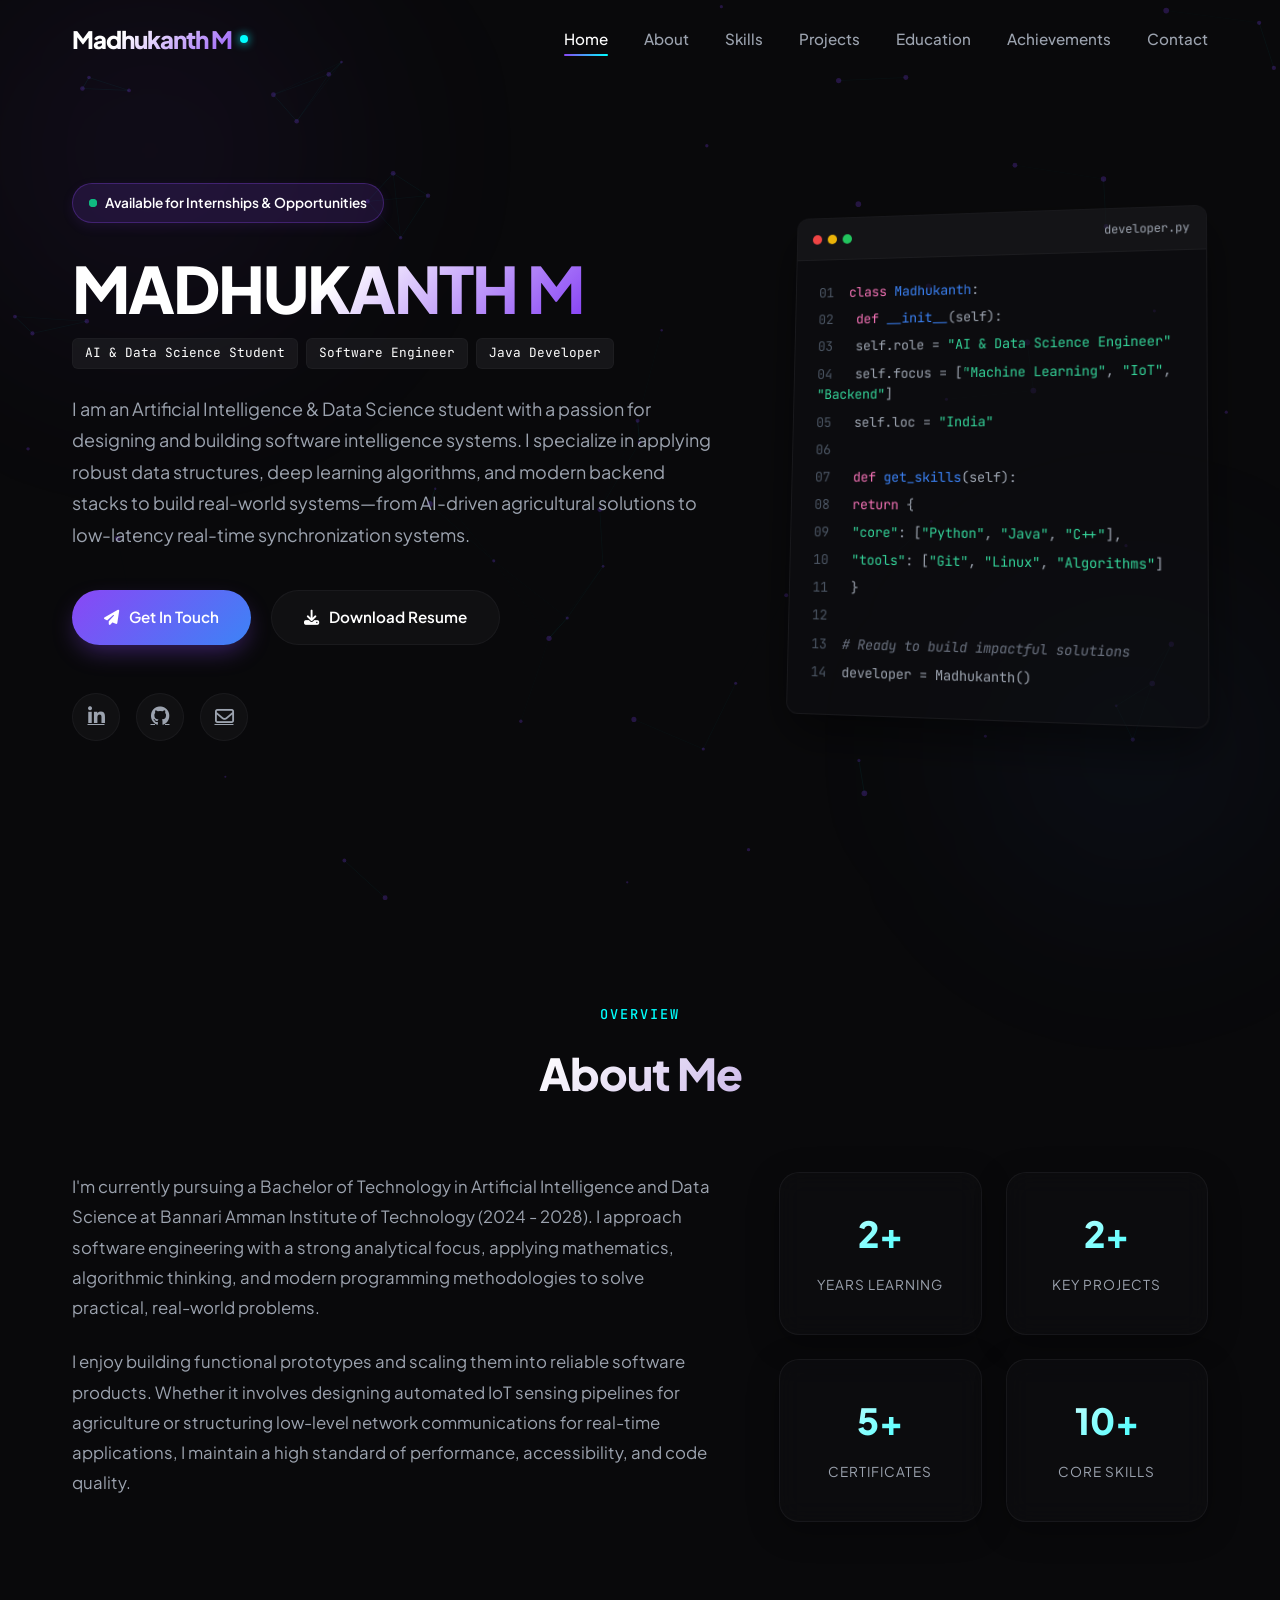
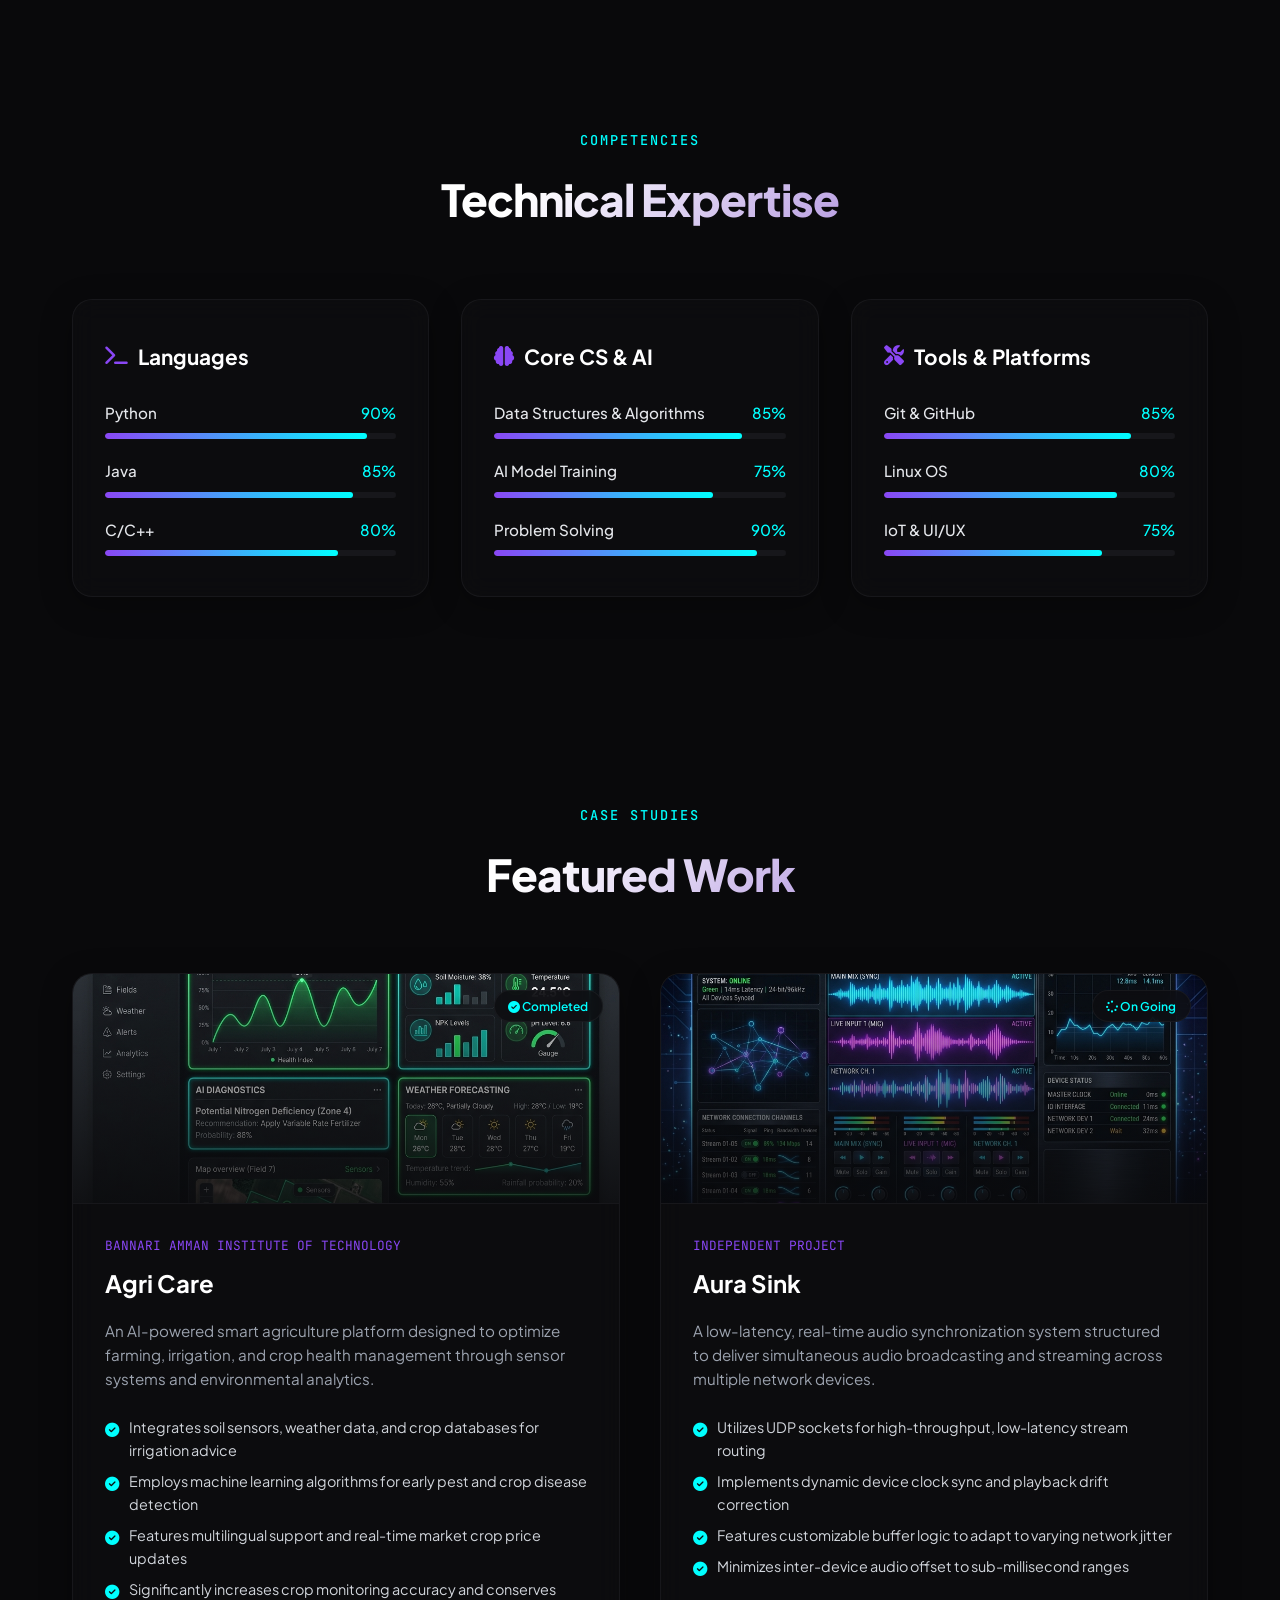
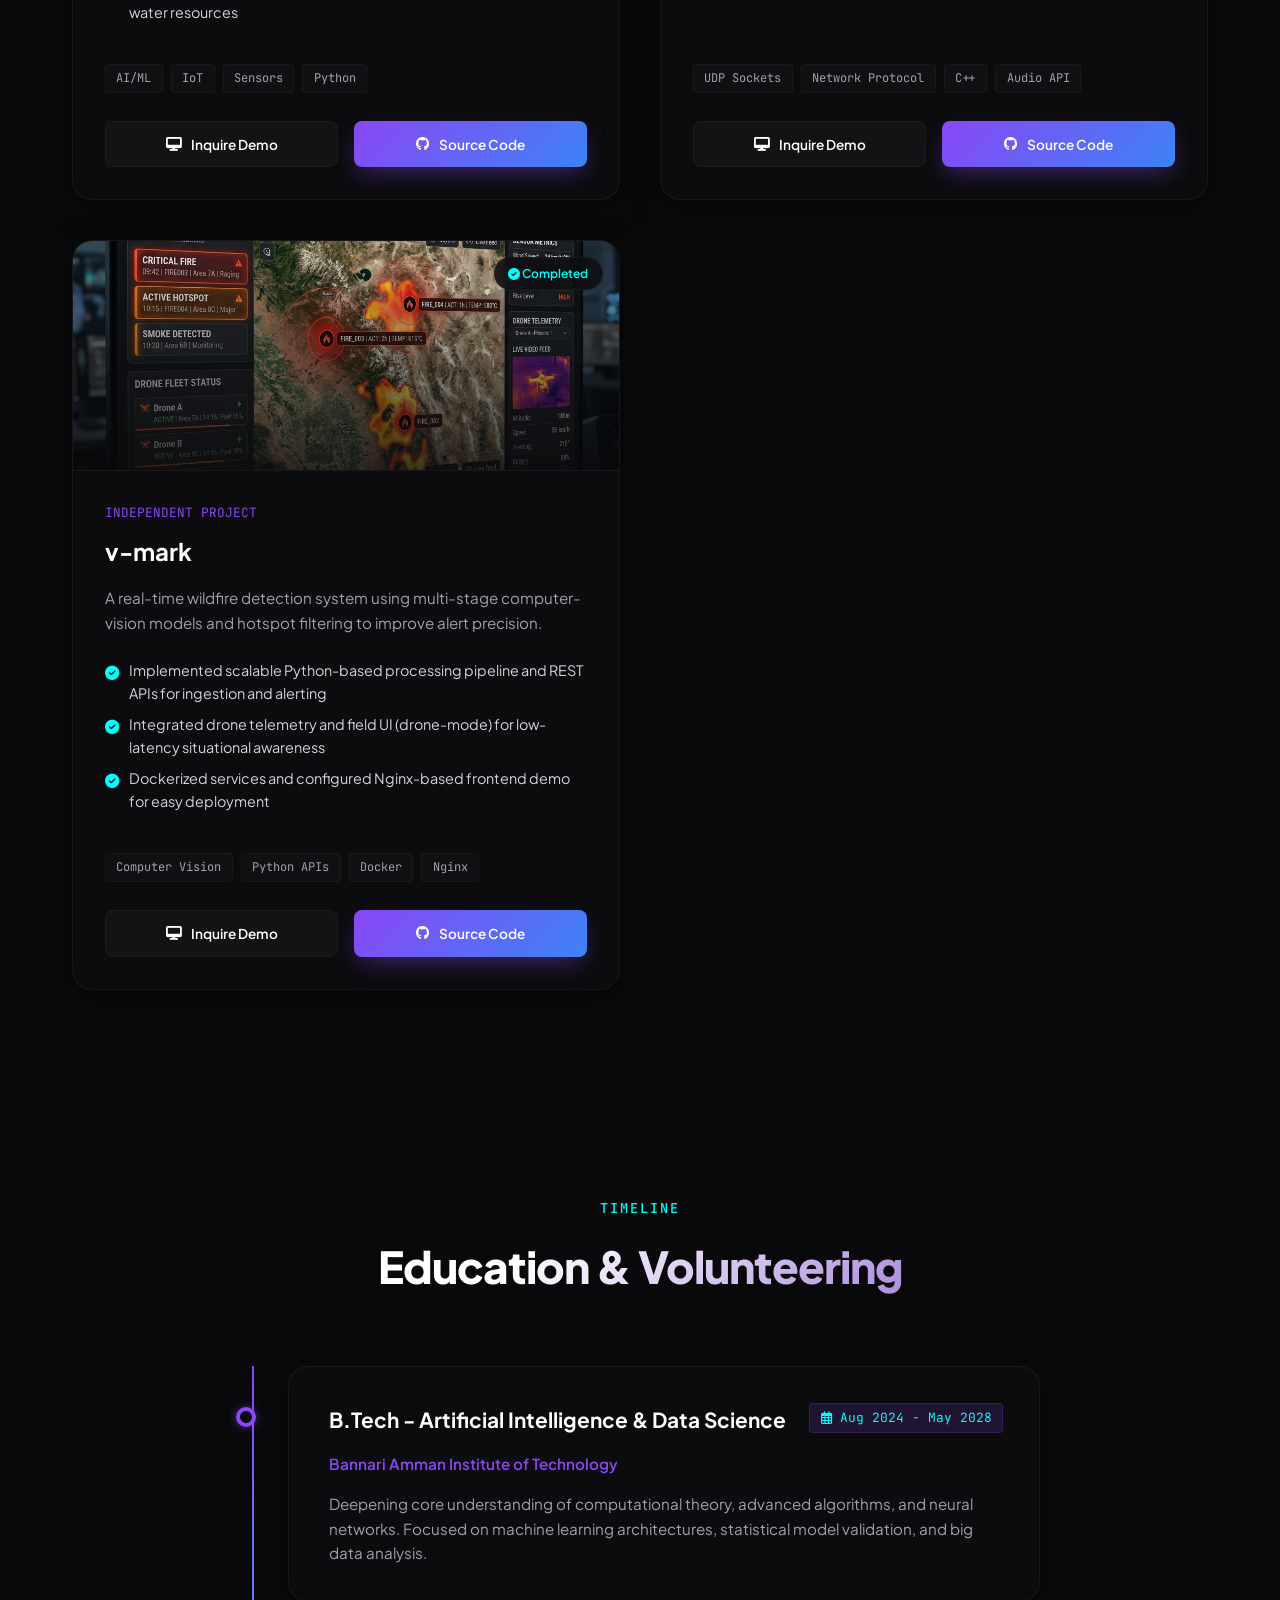
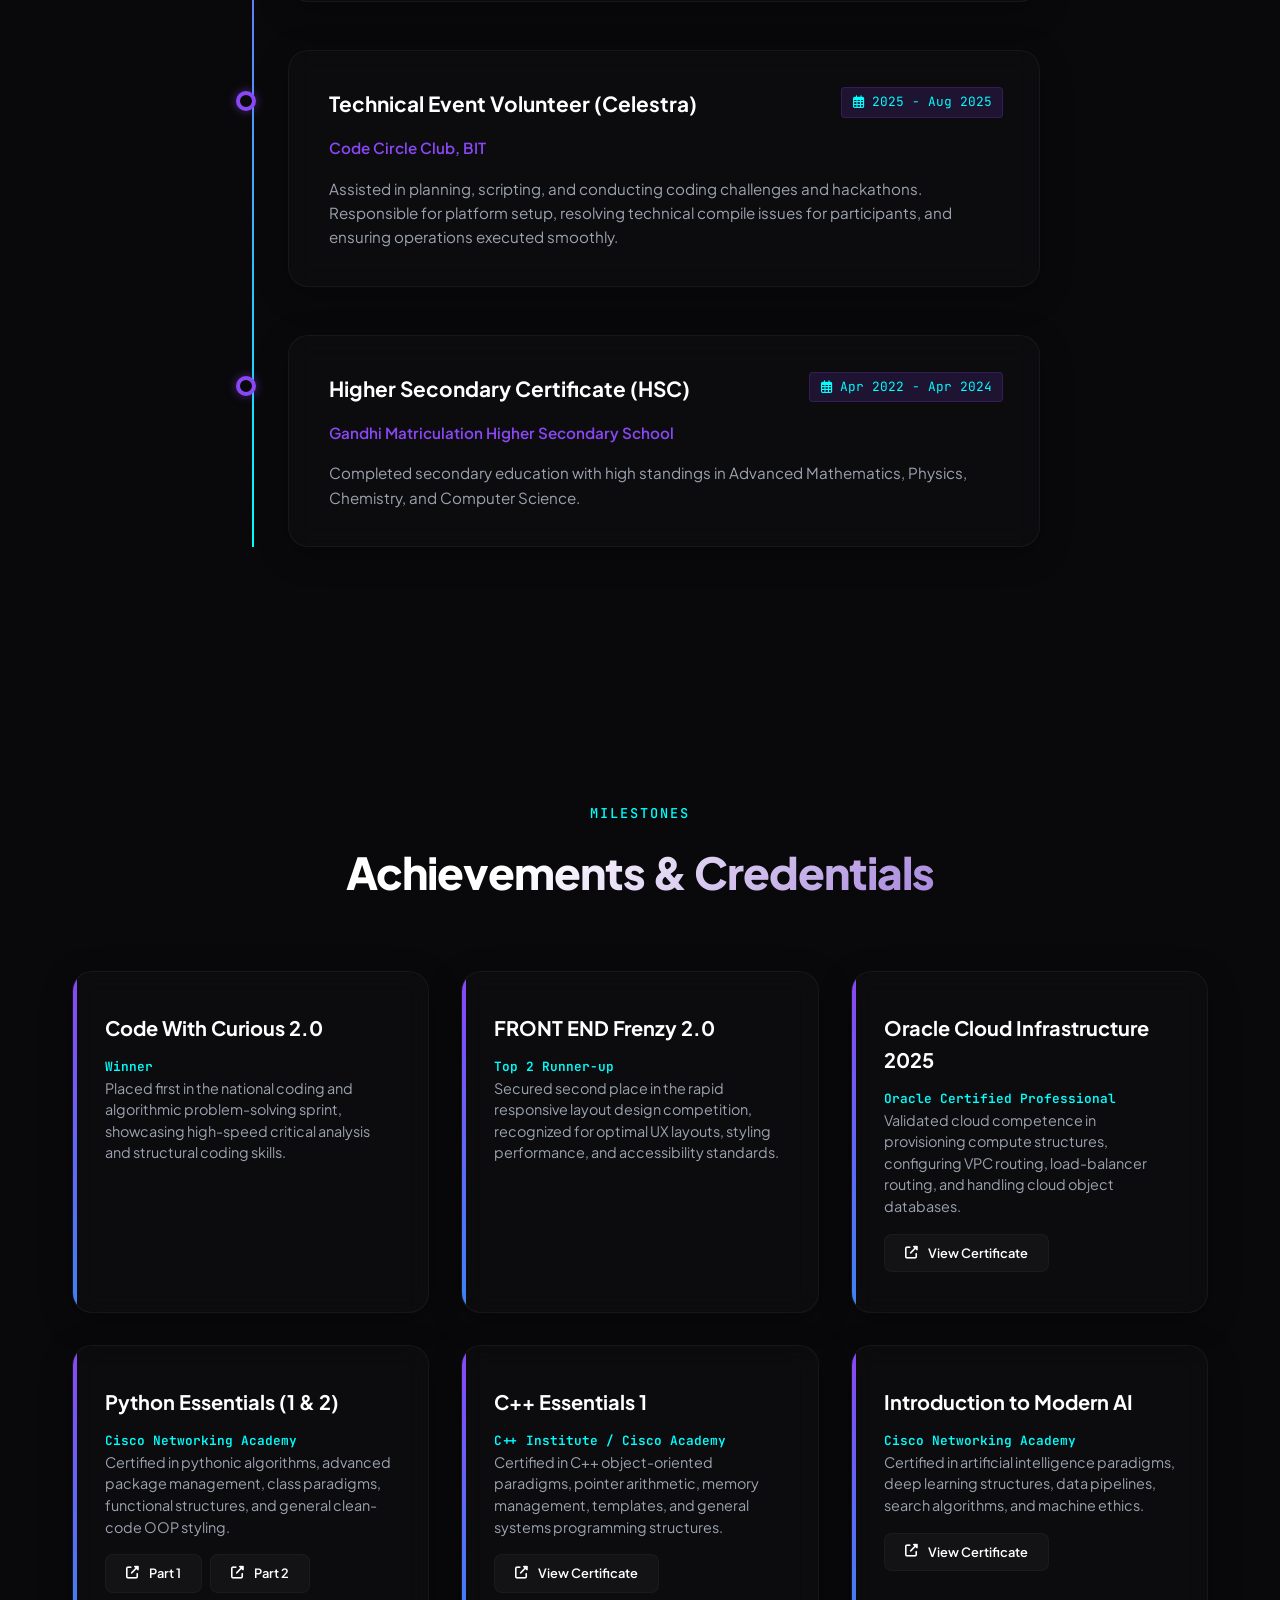
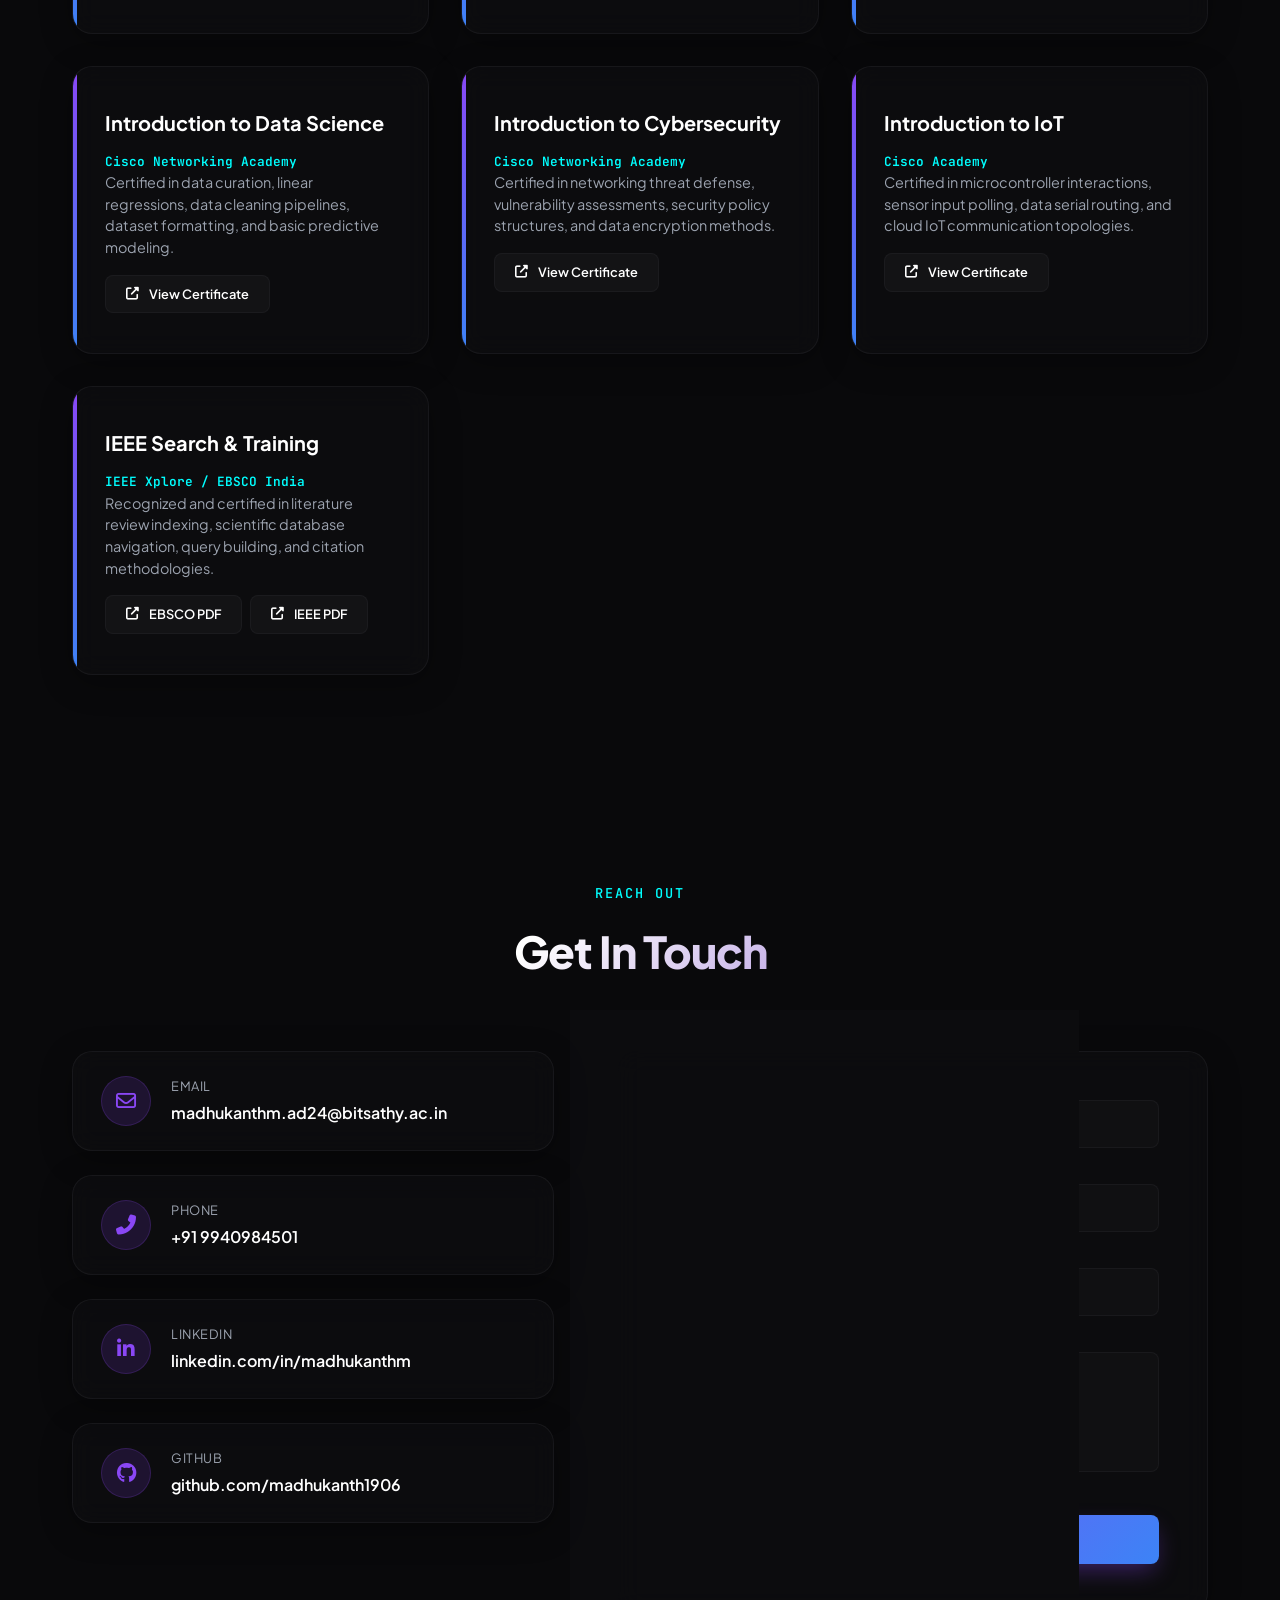
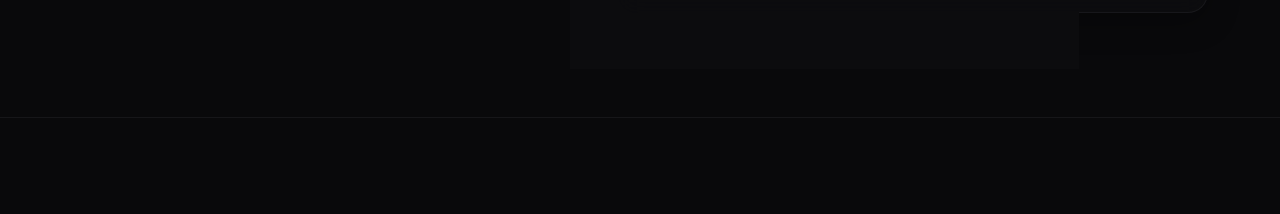
==== commit a7d404c3: "Integrate Web3Forms API support and serialize form inputs with name attributes" ====
--- a/index.html
+++ b/index.html
@@ -579,20 +579,23 @@
                 <!-- Contact Interactive Form -->
                 <div class="contact-form-card glass-card reveal">
                     <form id="contactForm" autocomplete="off">
+                        <!-- Access Key for Web3Forms. Get a free key at https://web3forms.com -->
+                        <input type="hidden" name="access_key" value="YOUR_ACCESS_KEY_HERE">
+
                         <div class="form-group">
-                            <input type="text" id="name" class="form-input" placeholder=" " required>
+                            <input type="text" id="name" name="name" class="form-input" placeholder=" " required>
                             <label for="name" class="form-label">Full Name *</label>
                         </div>
                         <div class="form-group">
-                            <input type="email" id="email" class="form-input" placeholder=" " required>
+                            <input type="email" id="email" name="email" class="form-input" placeholder=" " required>
                             <label for="email" class="form-label">Email Address *</label>
                         </div>
                         <div class="form-group">
-                            <input type="text" id="subject" class="form-input" placeholder=" ">
+                            <input type="text" id="subject" name="subject" class="form-input" placeholder=" ">
                             <label for="subject" class="form-label">Subject</label>
                         </div>
                         <div class="form-group">
-                            <textarea id="message" class="form-input form-textarea" placeholder=" " required></textarea>
+                            <textarea id="message" name="message" class="form-input form-textarea" placeholder=" " required></textarea>
                             <label for="message" class="form-label">Message *</label>
                         </div>
                         <button type="submit" class="btn btn-primary">
--- a/style.css
+++ b/style.css
@@ -1289,22 +1289,95 @@
     }
     
     section {
-        padding: 4.5rem 1.5rem;
+        padding: 4.5rem 1.25rem;
     }
     
     .section-title {
-        font-size: 2.25rem;
+        font-size: 2.2rem;
     }
     
+    /* Hero Section Mobile Polish */
+    .hero {
+        padding-top: 6.5rem;
+    }
+
     .hero-text h1 {
-        font-size: 3rem;
-    }
-    
-    .projects-grid {
+        font-size: 2.5rem;
+        letter-spacing: -1.5px;
+    }
+
+    .hero-text p.description {
+        font-size: 0.95rem;
+        margin-bottom: 1.75rem;
+    }
+
+    /* Flatten 3D window for mobile readability and overflow protection */
+    .code-window {
+        transform: none !important;
+        font-size: 0.75rem;
+        max-width: 100%;
+    }
+
+    .code-body {
+        padding: 1rem;
+    }
+
+    /* Grid layout optimizations */
+    .projects-grid,
+    .skills-container,
+    .achievements-grid {
         grid-template-columns: 1fr;
-    }
-    
+        gap: 1.5rem;
+    }
+
+    /* Card padding compression to preserve horizontal space */
+    .skills-category,
+    .achievement-card,
     .contact-form-card {
-        padding: 2rem 1.5rem;
-    }
-}
+        padding: 1.75rem 1.25rem;
+    }
+
+    /* Project card mobile spacing */
+    .project-img-wrapper {
+        height: 190px;
+    }
+
+    .project-details {
+        padding: 1.25rem;
+    }
+
+    .project-features {
+        margin-bottom: 1.25rem;
+    }
+
+    /* Compact vertical timeline */
+    .timeline-container {
+        padding-left: 2rem;
+    }
+
+    .timeline-node {
+        left: -43px;
+        width: 16px;
+        height: 16px;
+        border-width: 3px;
+    }
+
+    .timeline-card {
+        padding: 1.25rem;
+        margin-bottom: 2rem;
+    }
+
+    .timeline-role {
+        font-size: 1.15rem;
+    }
+
+    /* Button sizing and flex alignments */
+    .btn {
+        padding: 0.75rem 1.5rem;
+        font-size: 0.9rem;
+    }
+
+    .contact-detail-card {
+        padding: 1rem 1.25rem;
+    }
+}
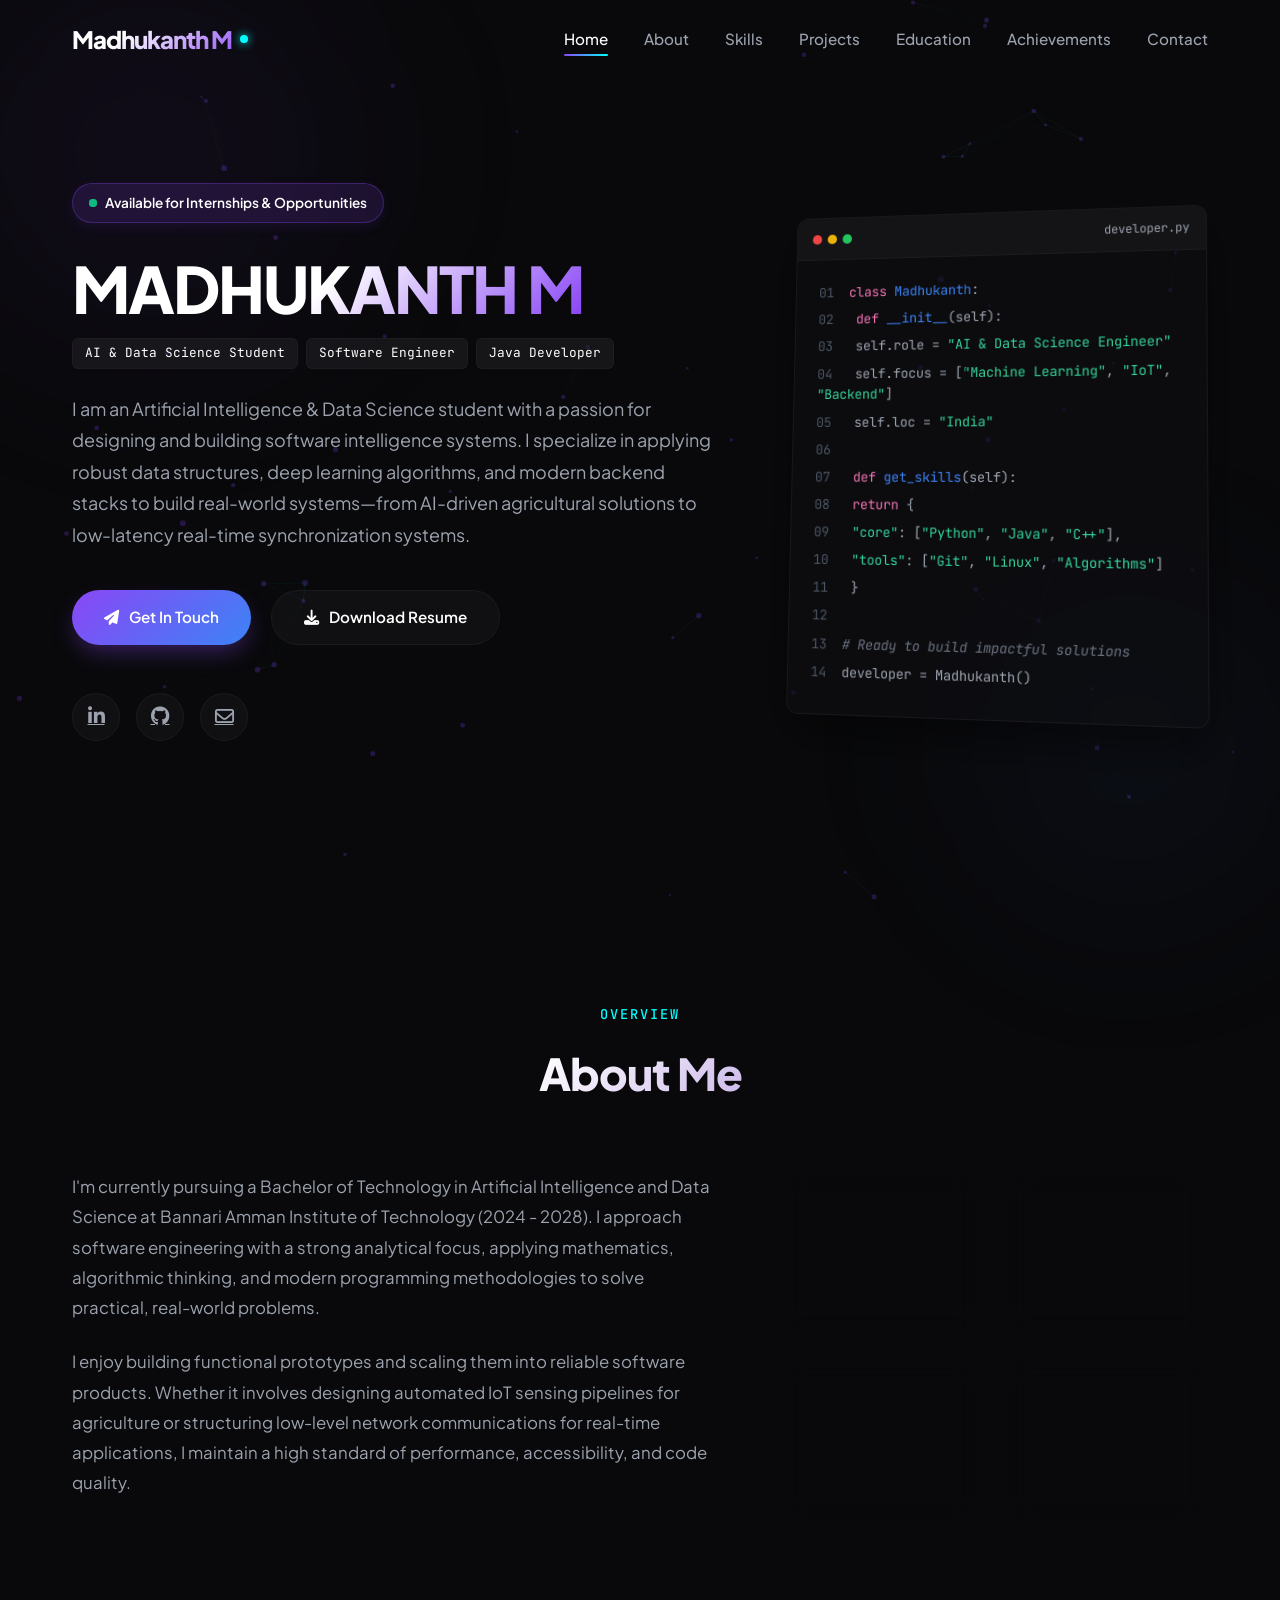
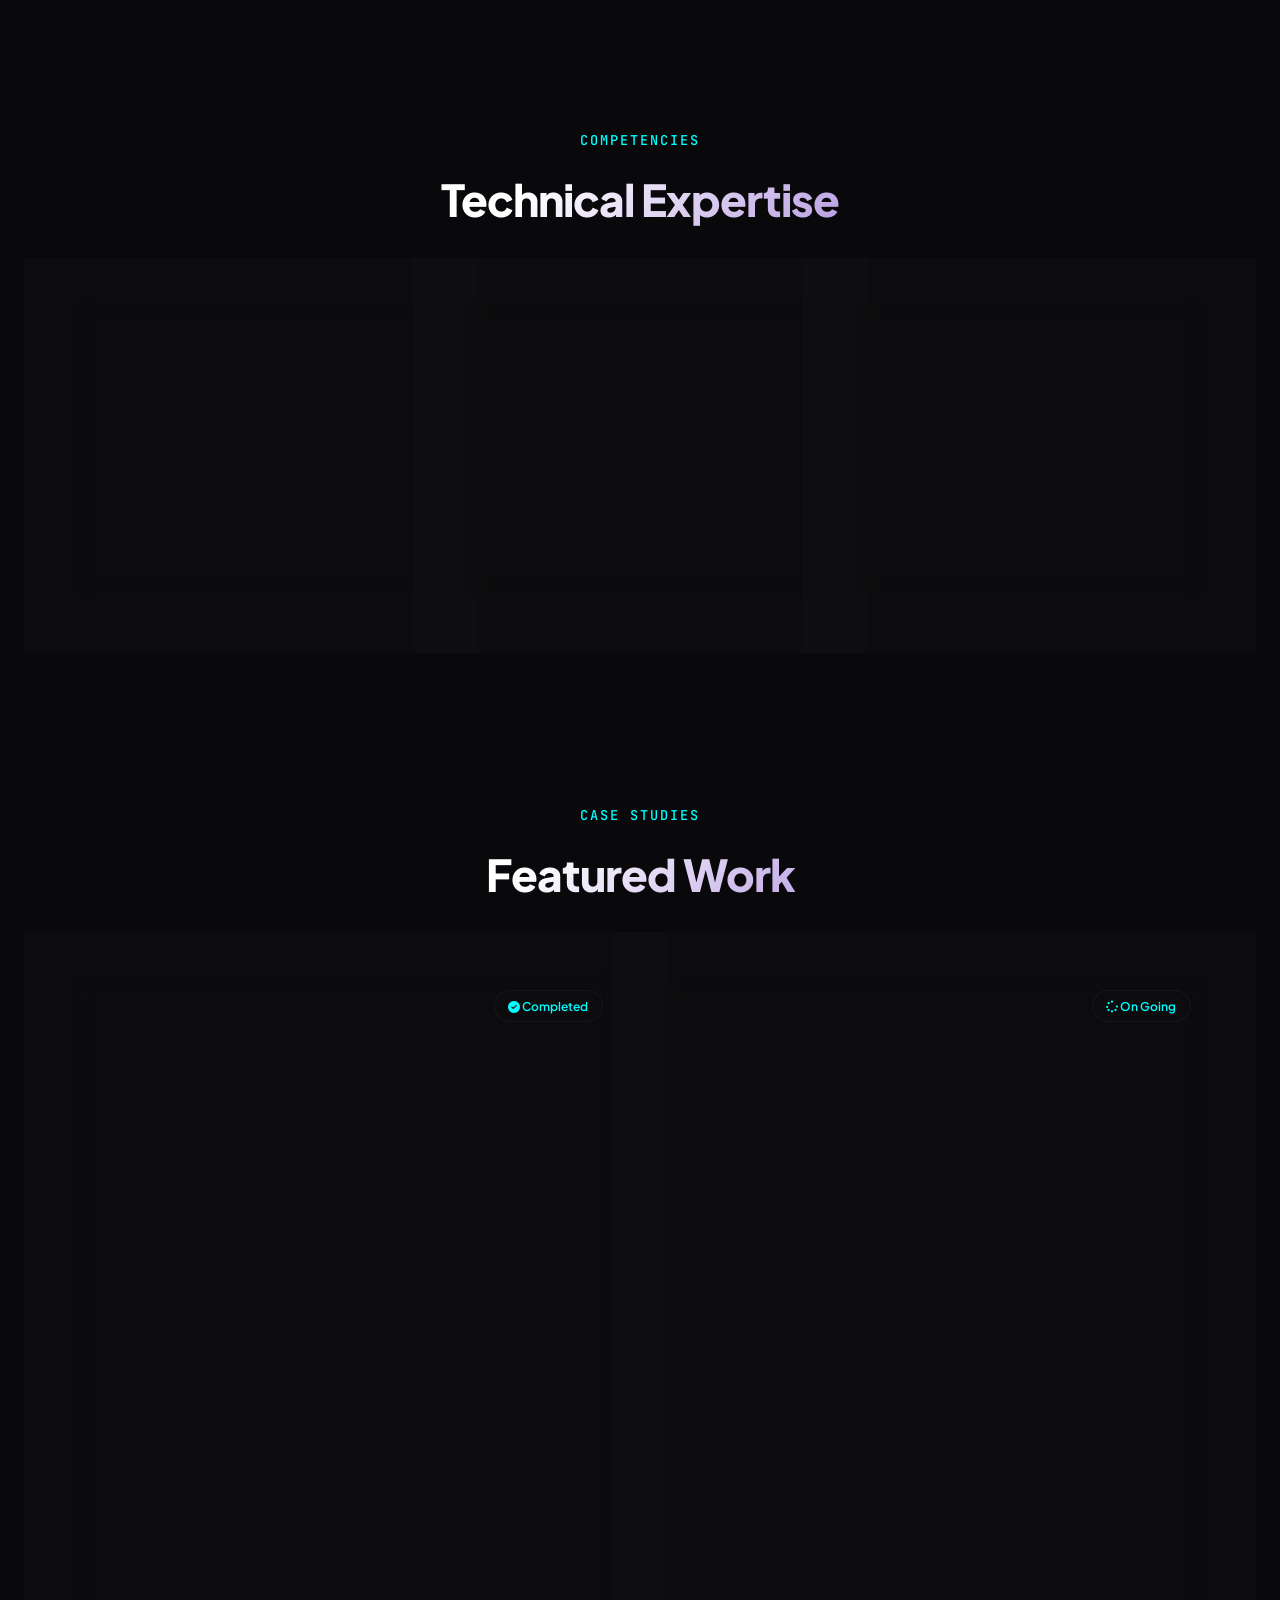
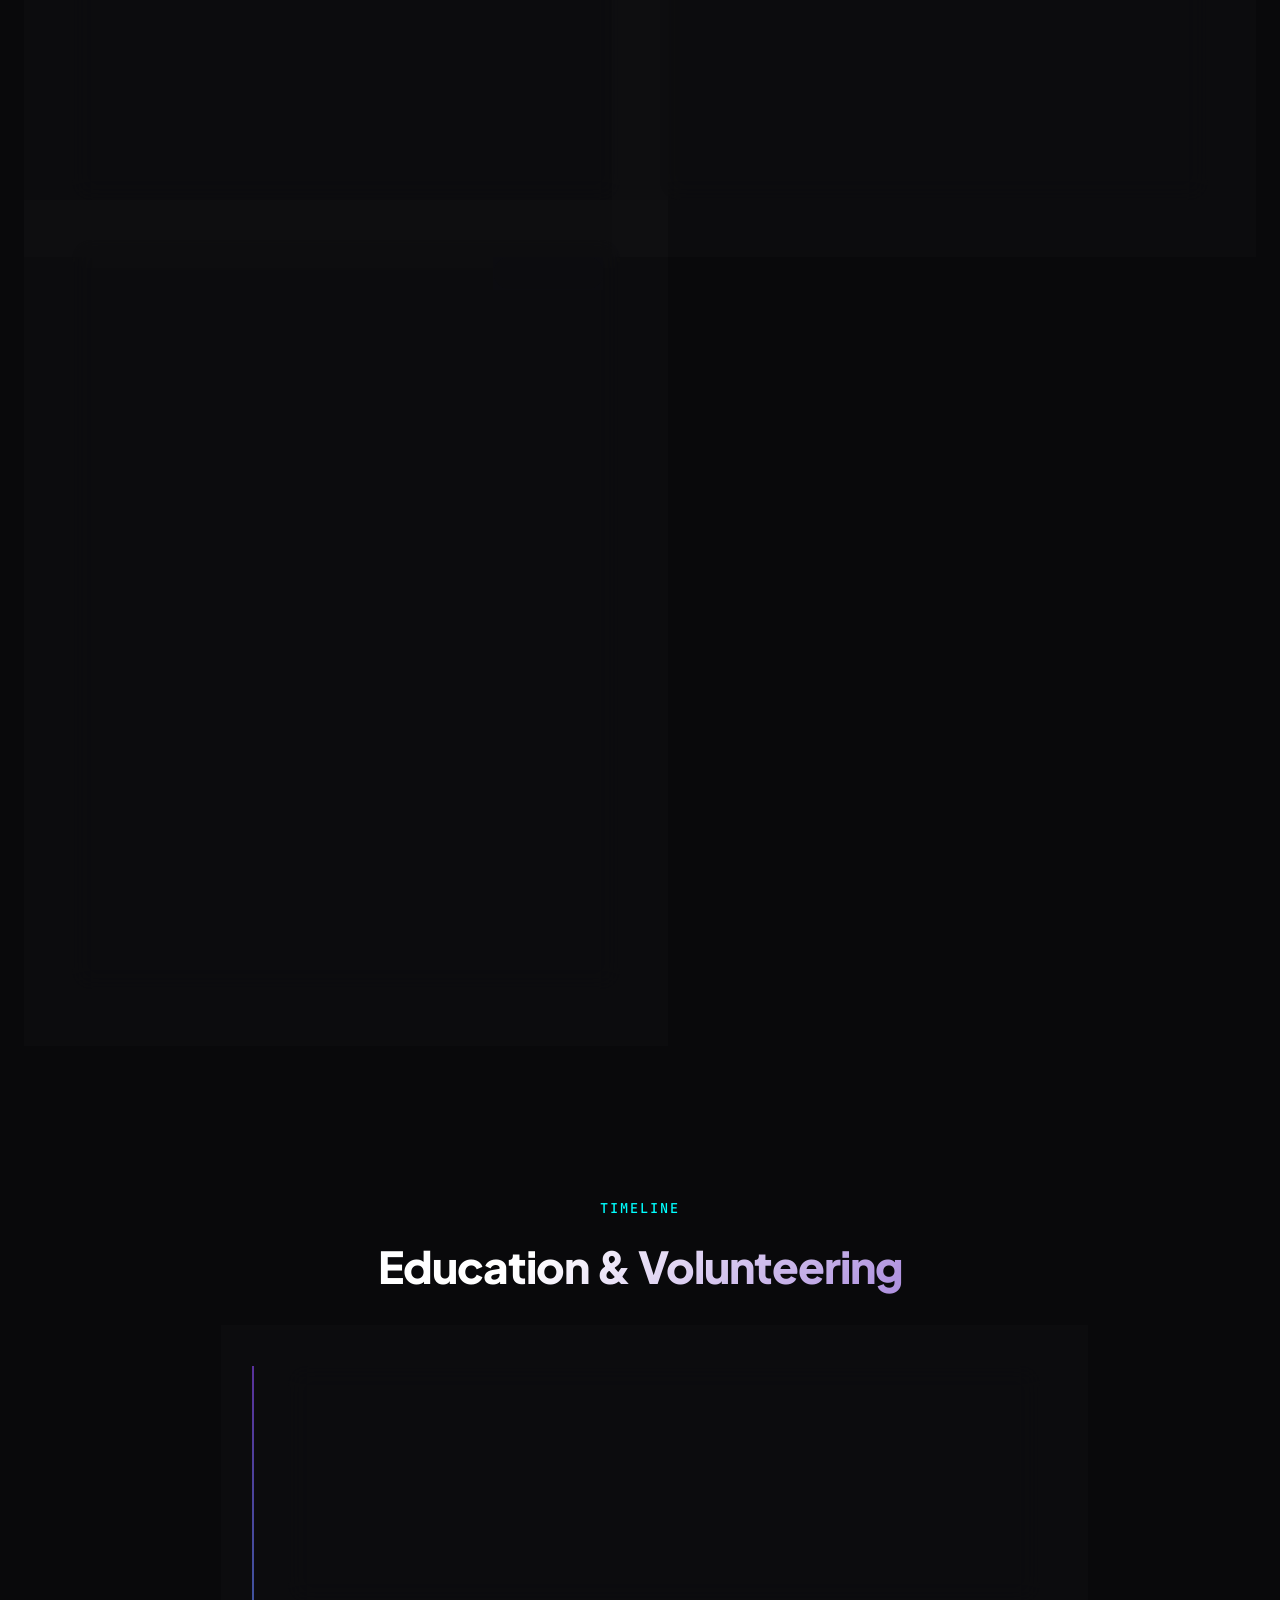
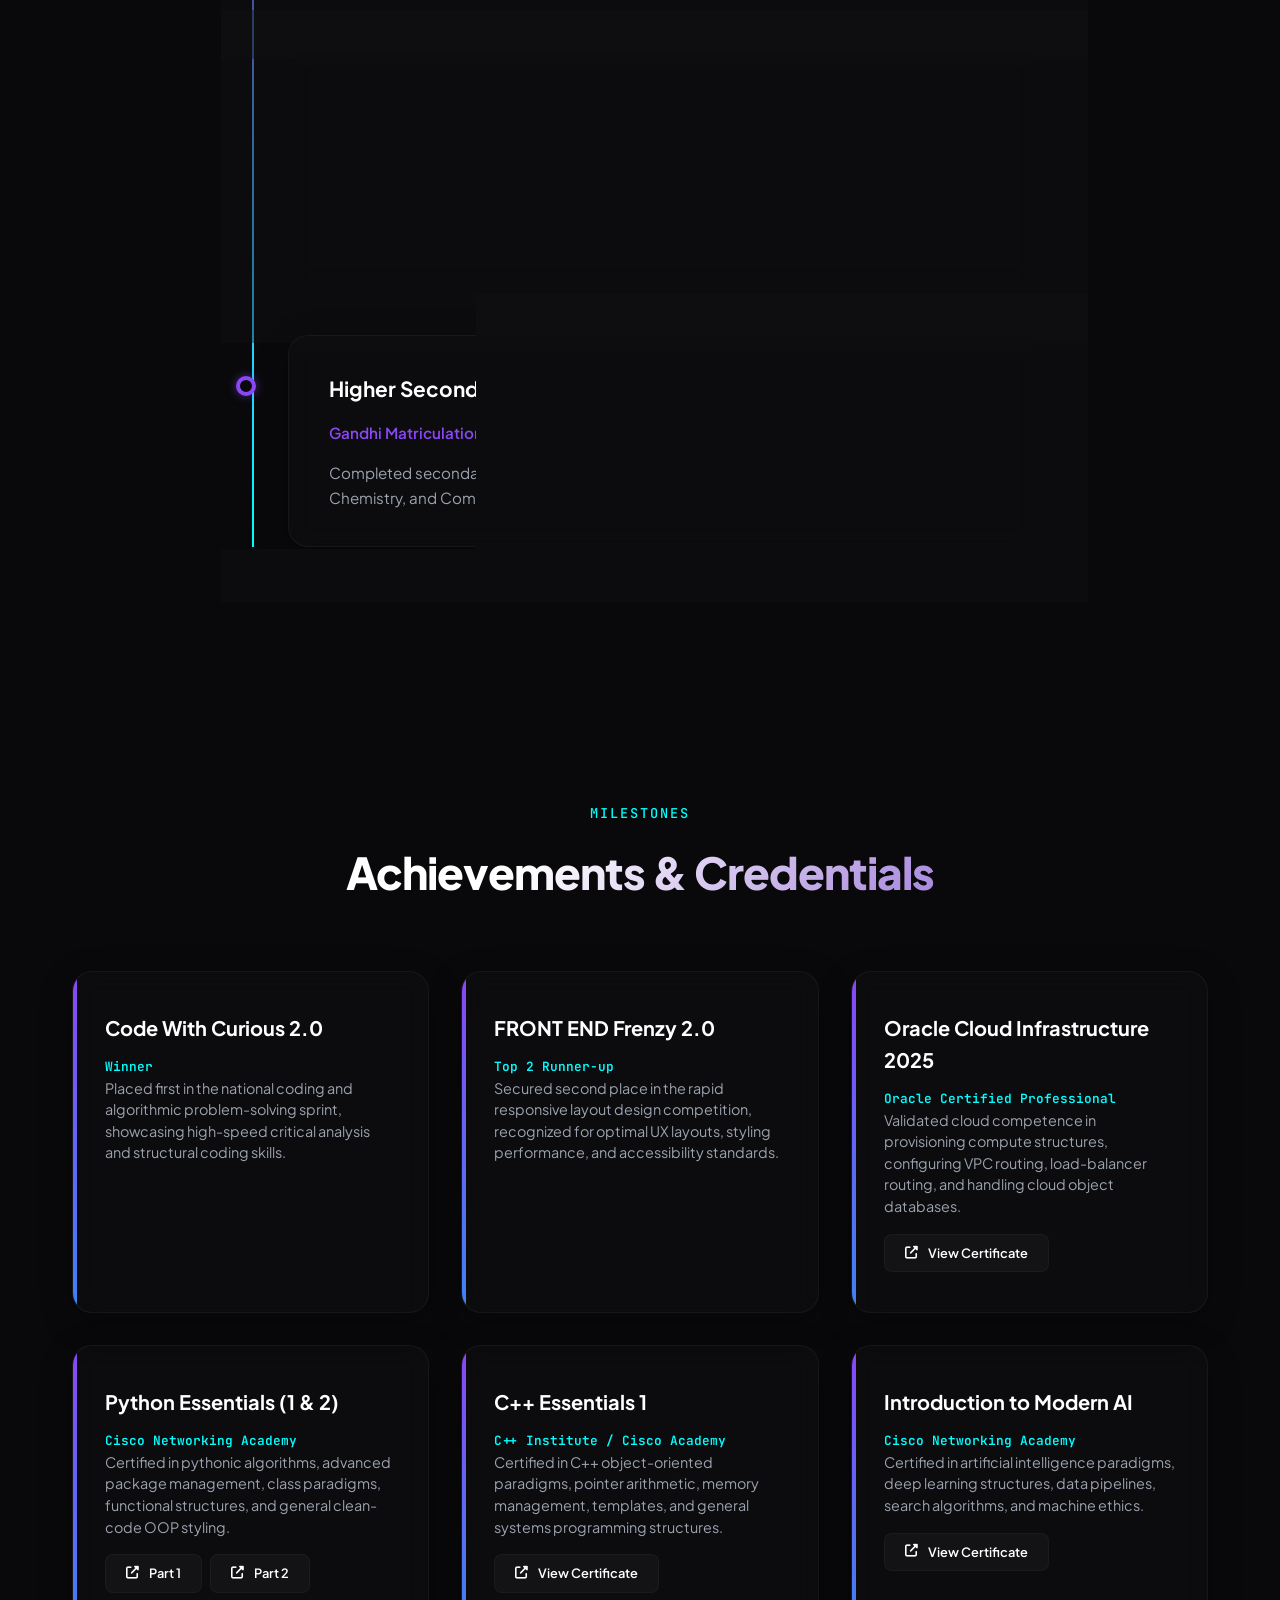
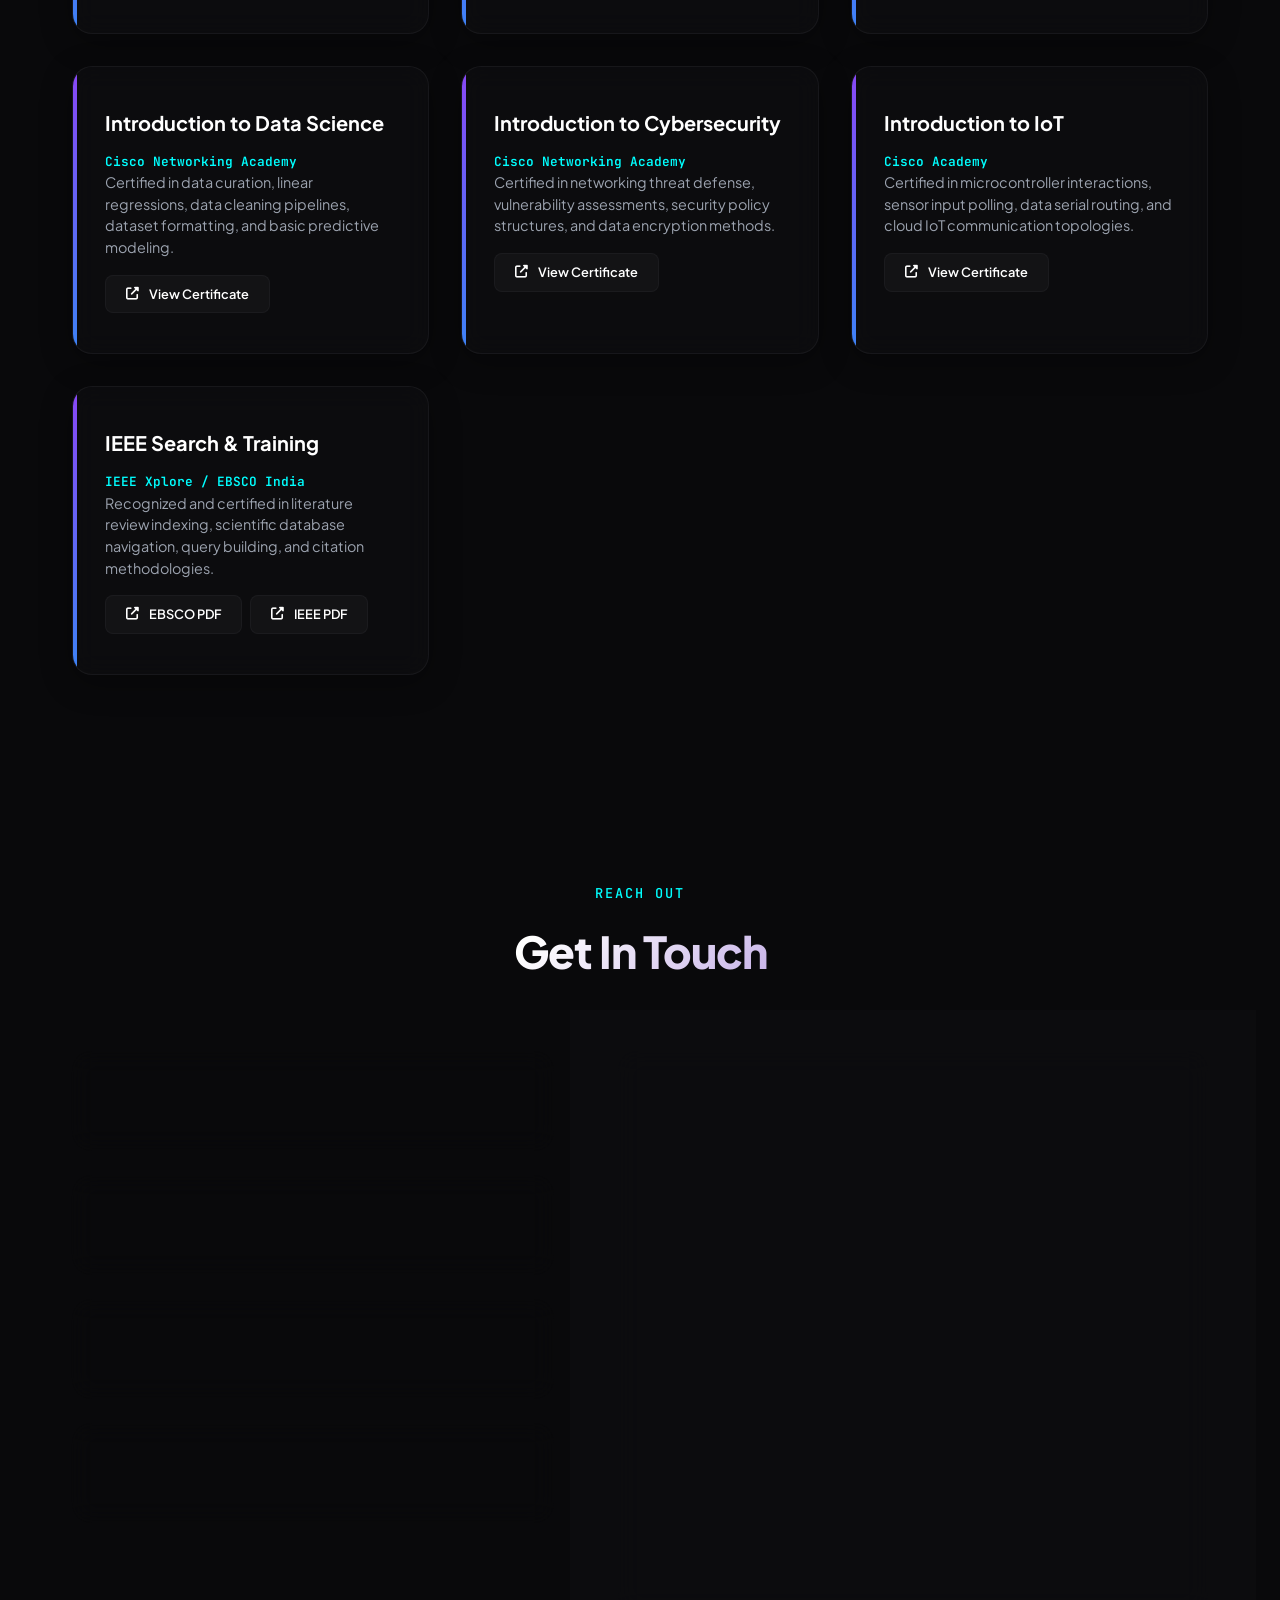
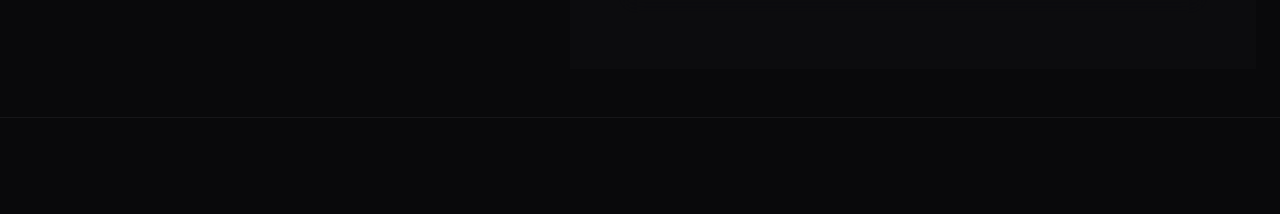
==== commit ad56ba28: "Configure active Web3Forms Access Key for live contact emails" ====
--- a/index.html
+++ b/index.html
@@ -580,7 +580,7 @@
                 <div class="contact-form-card glass-card reveal">
                     <form id="contactForm" autocomplete="off">
                         <!-- Access Key for Web3Forms. Get a free key at https://web3forms.com -->
-                        <input type="hidden" name="access_key" value="YOUR_ACCESS_KEY_HERE">
+                        <input type="hidden" name="access_key" value="f3e1086e-b48c-4645-ad33-86a6a8a886ab">
 
                         <div class="form-group">
                             <input type="text" id="name" name="name" class="form-input" placeholder=" " required>
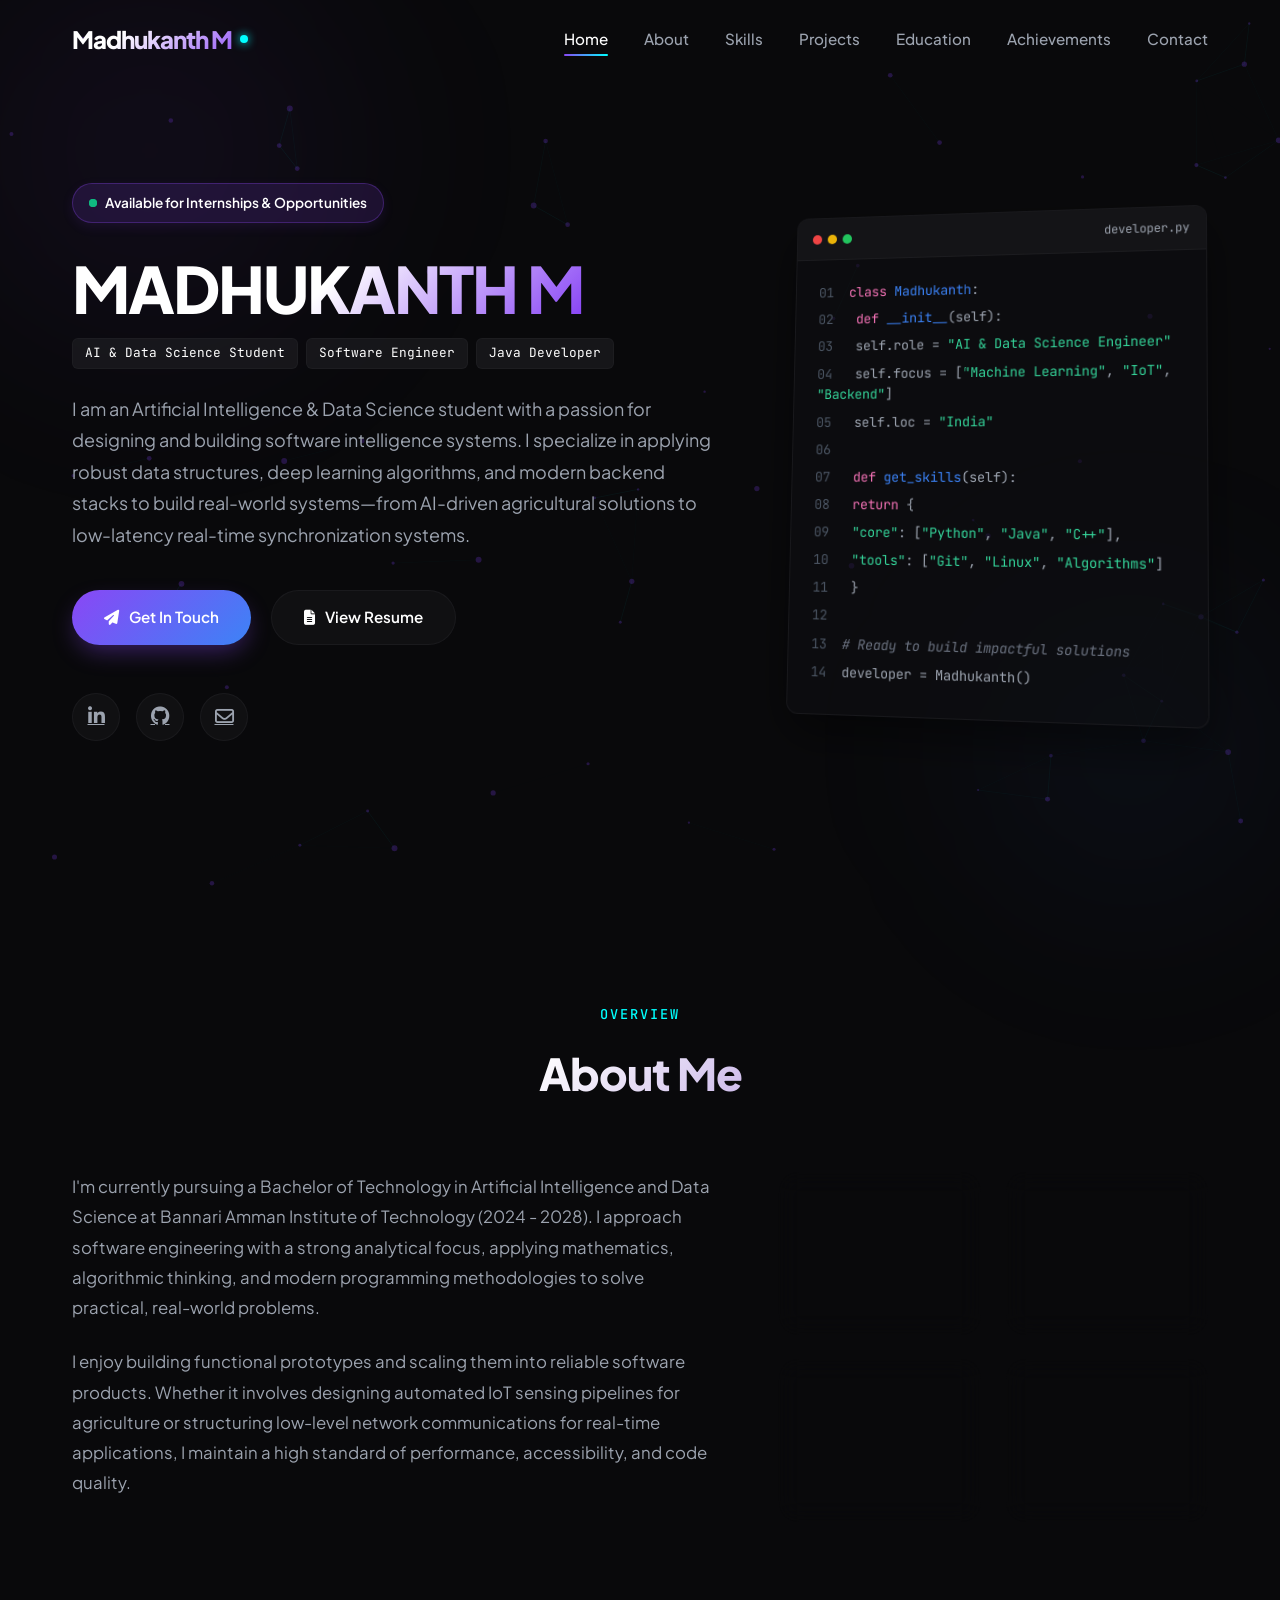
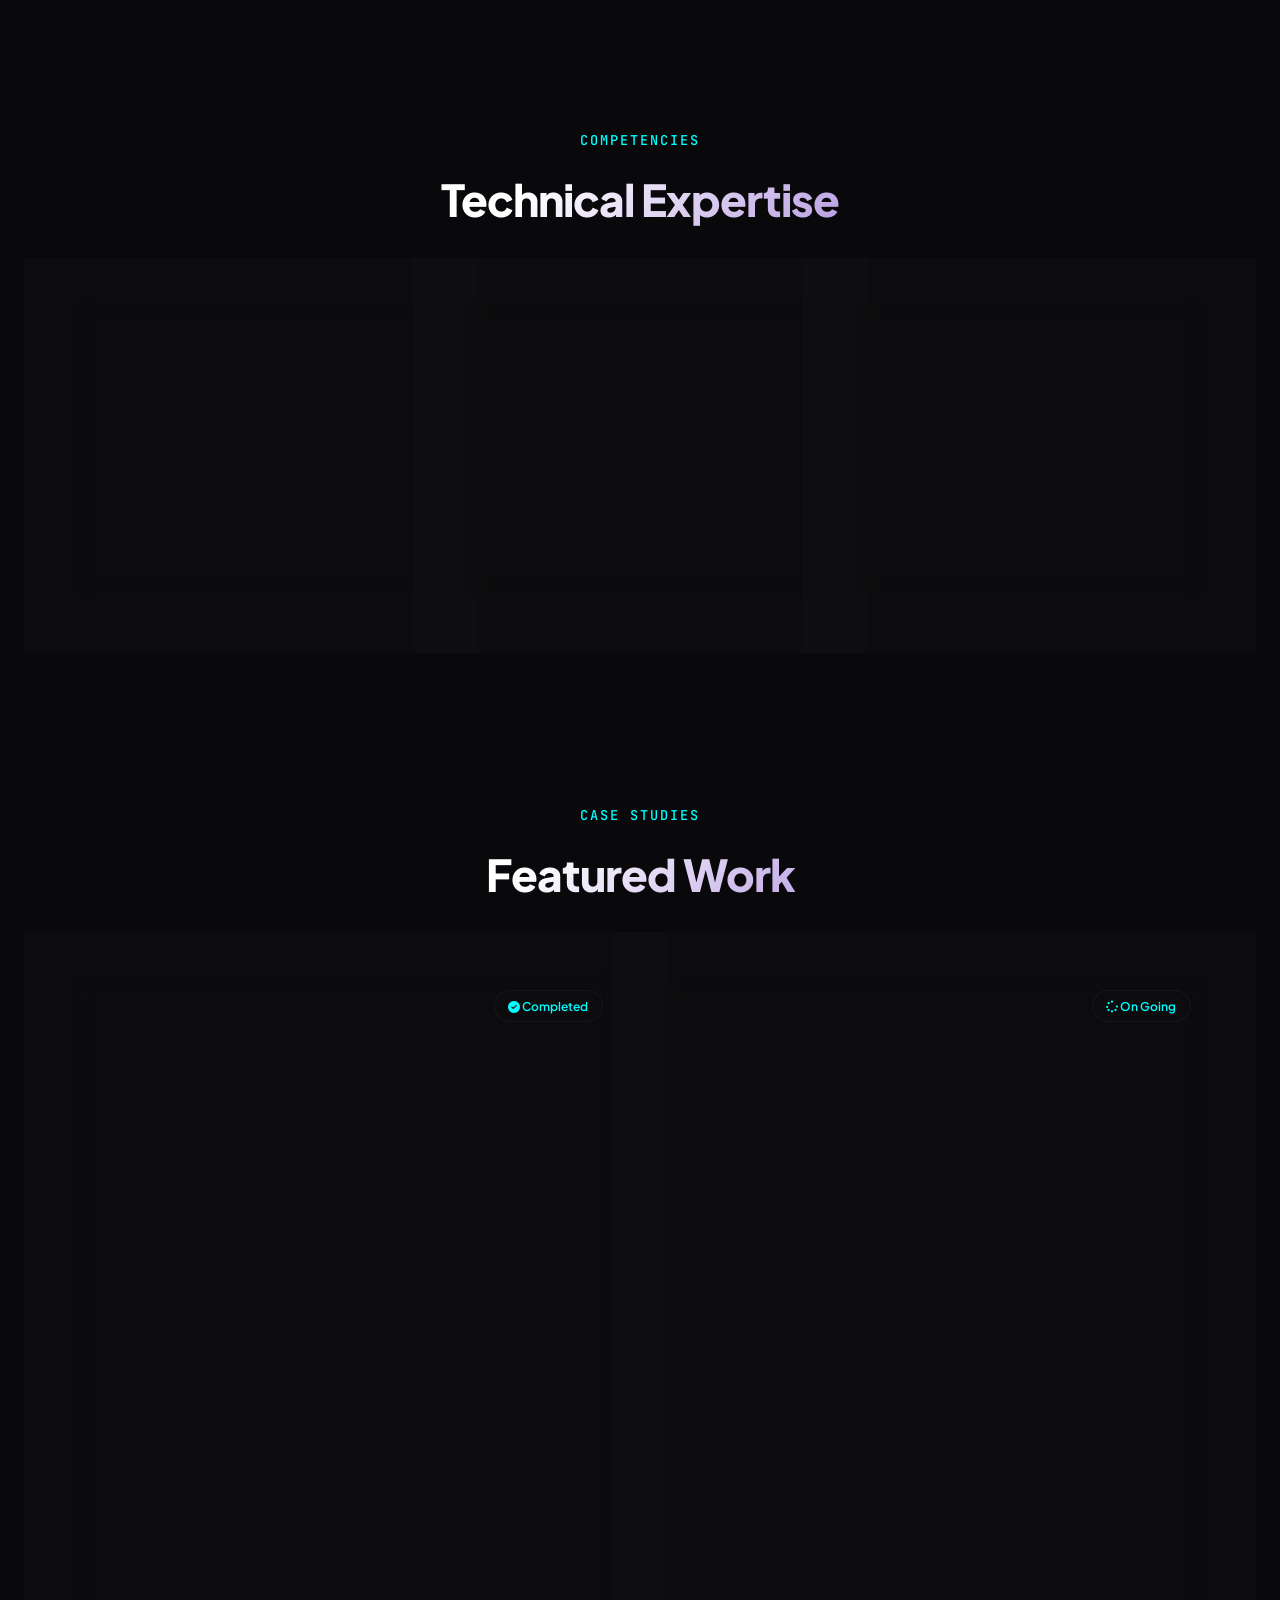
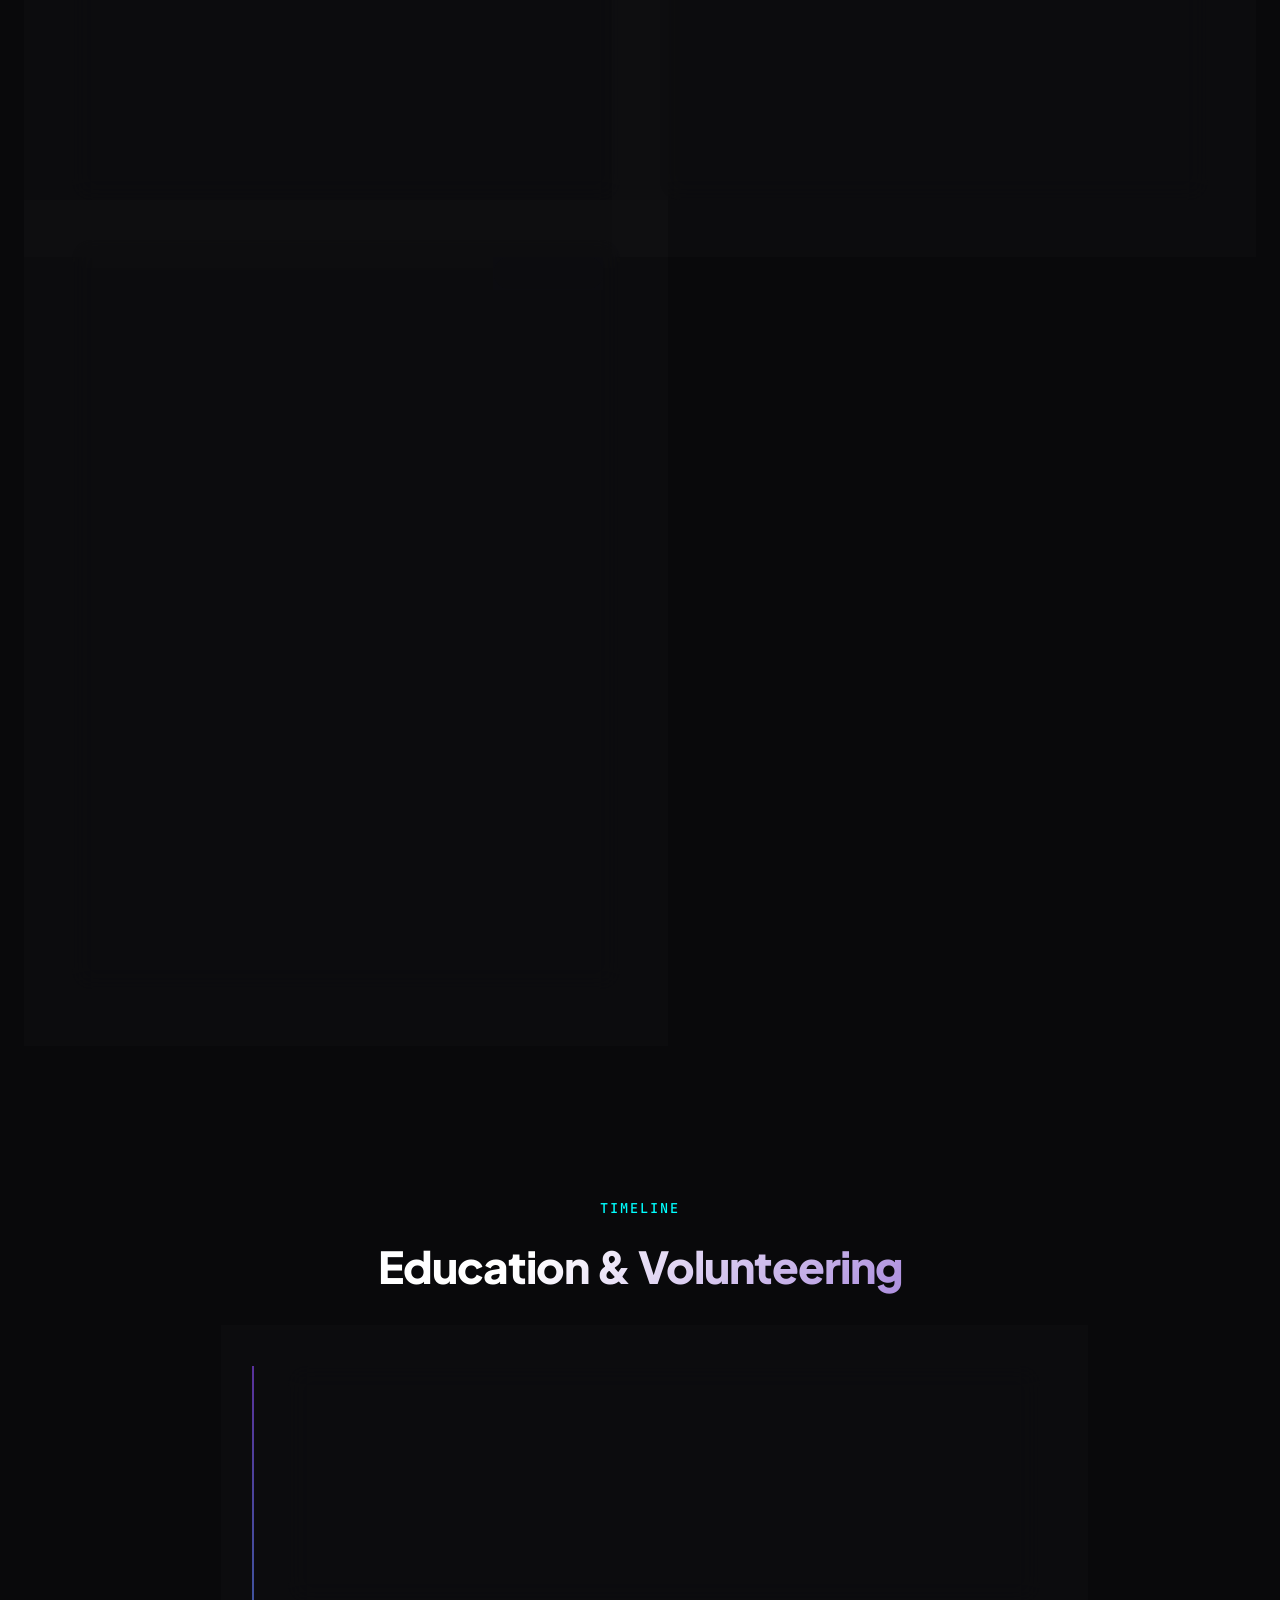
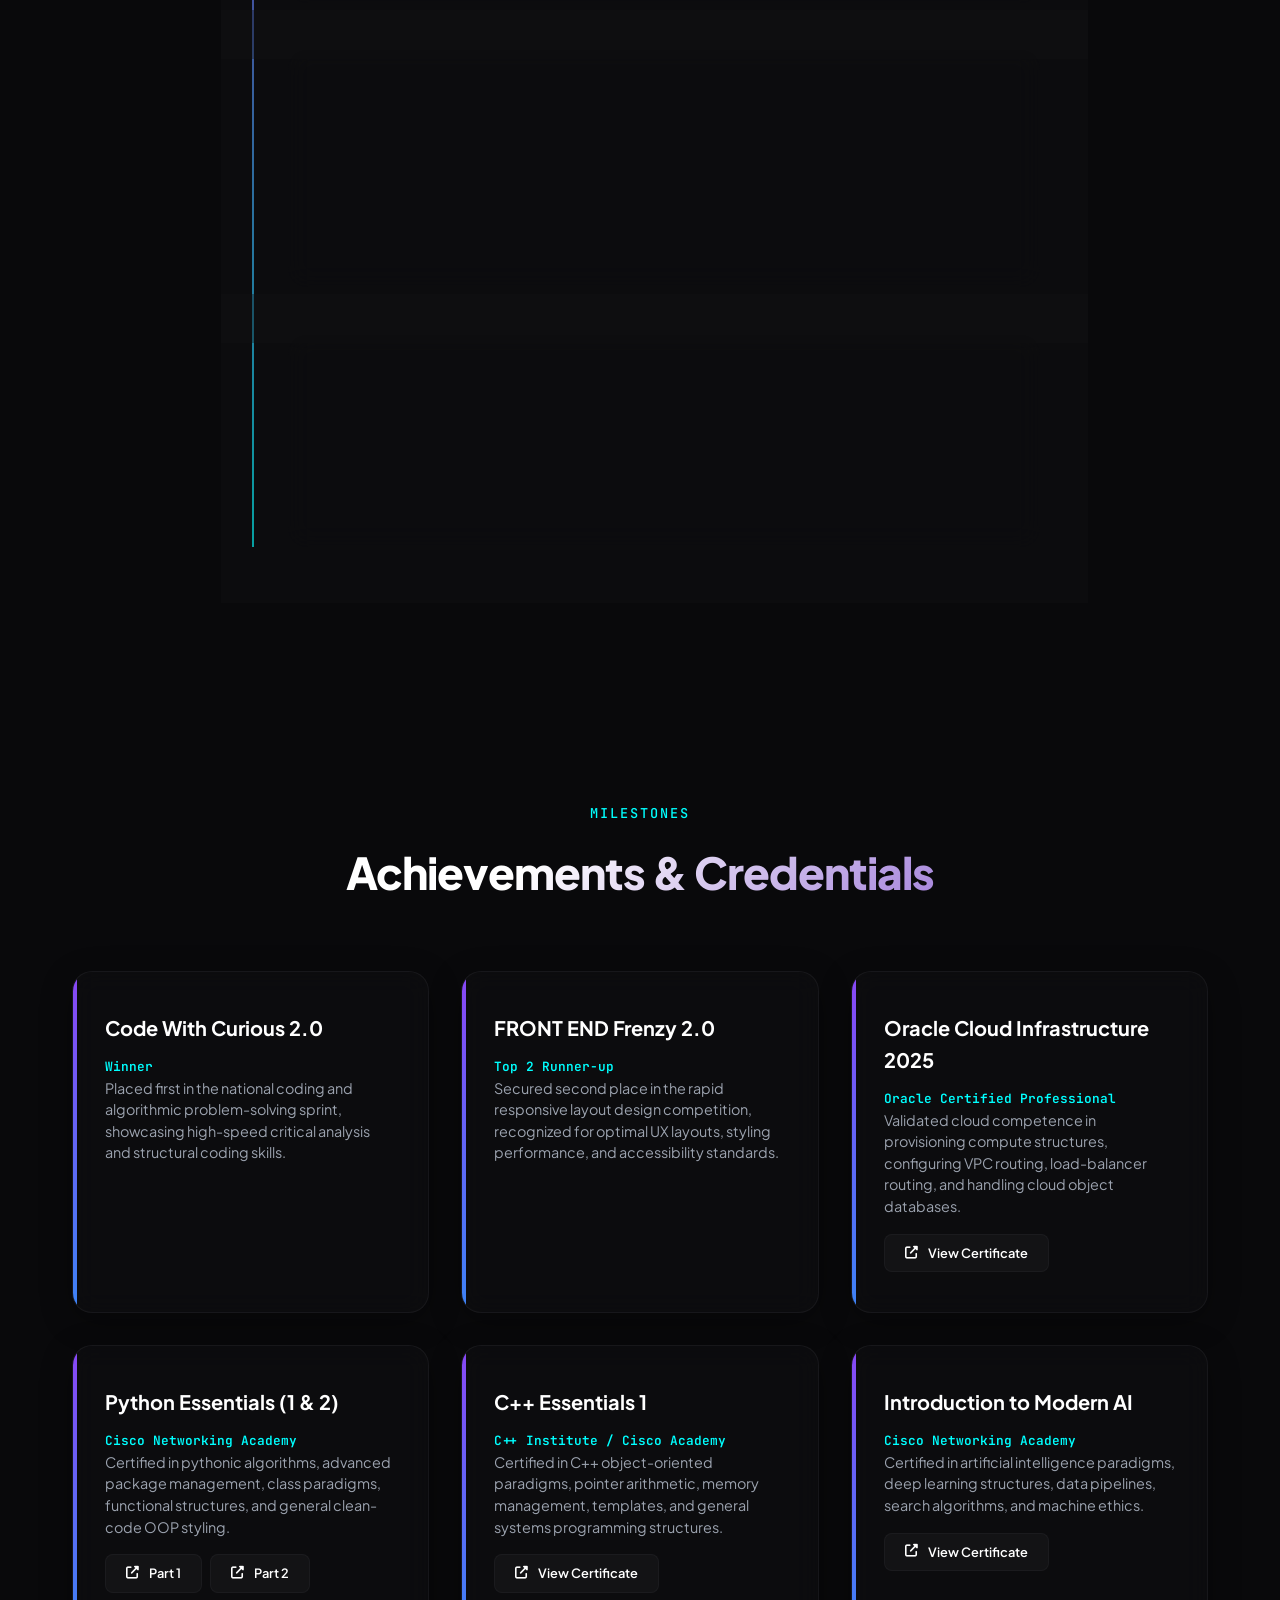
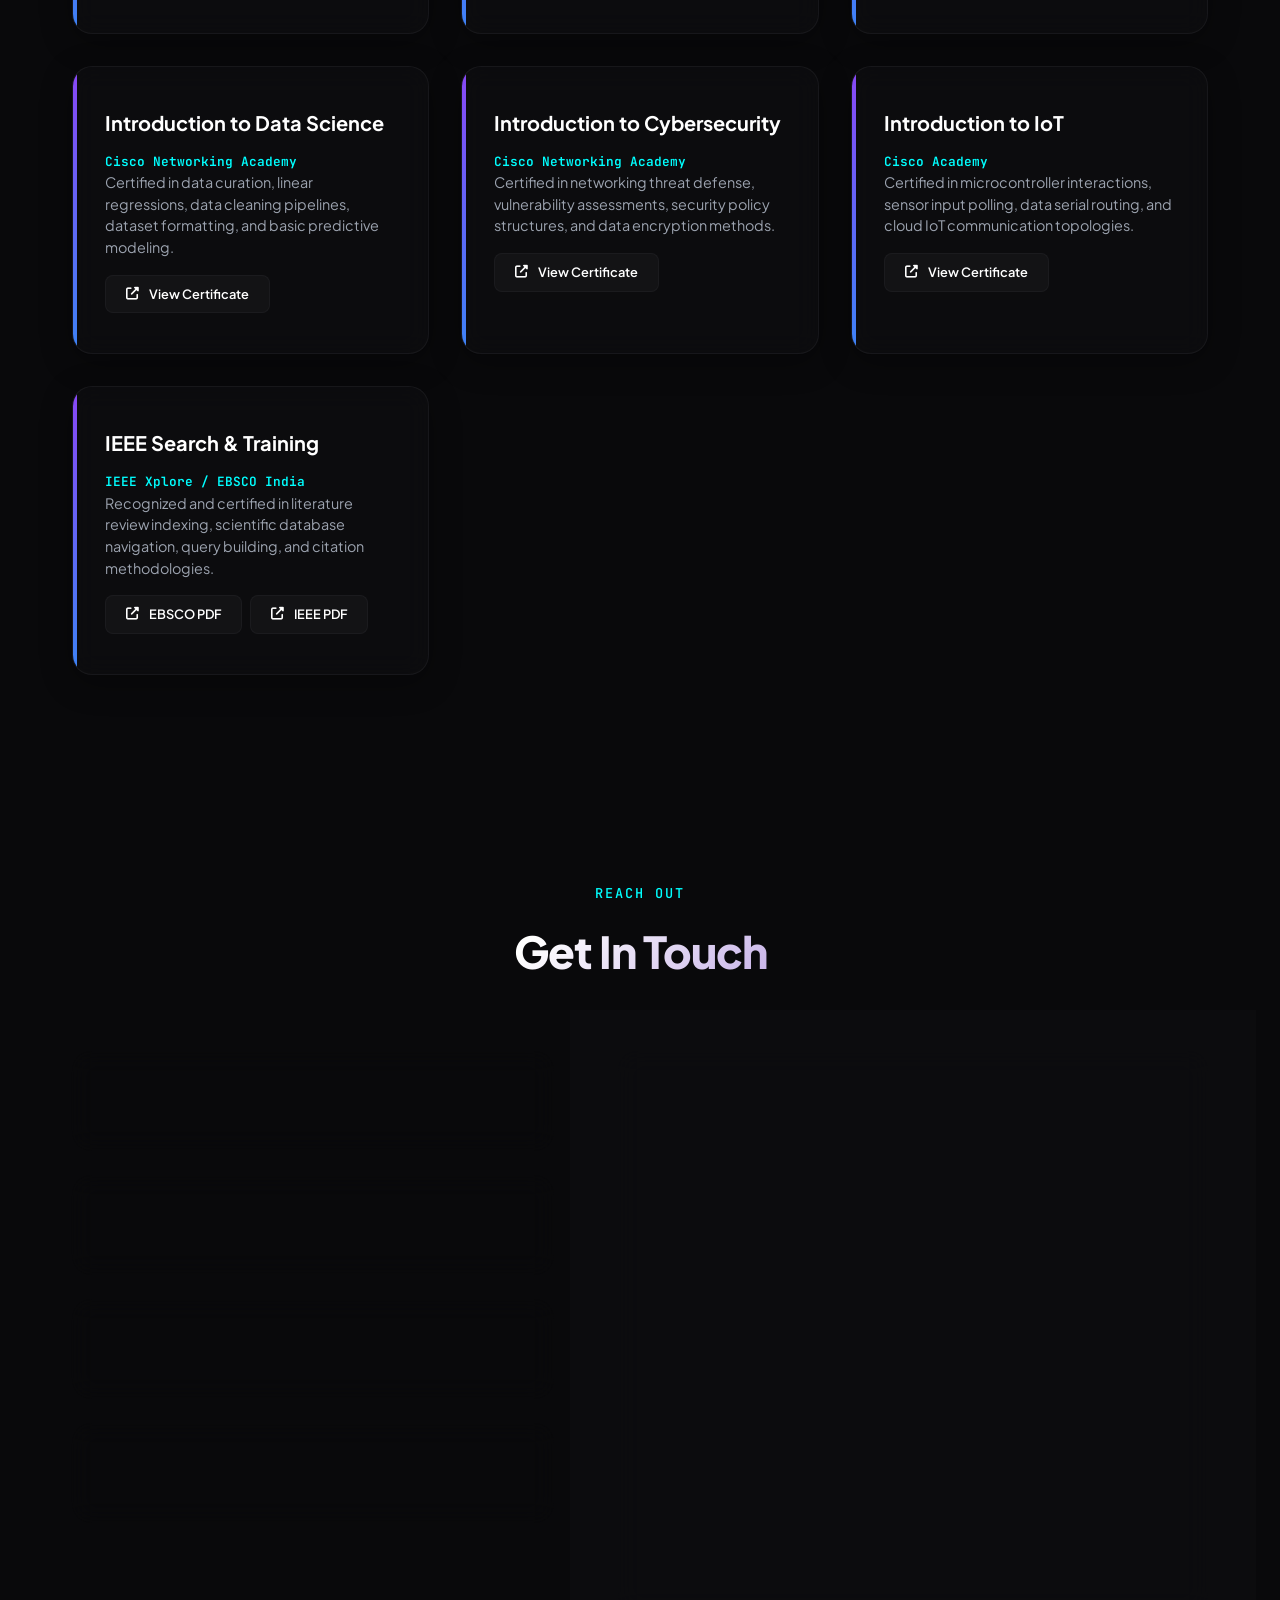
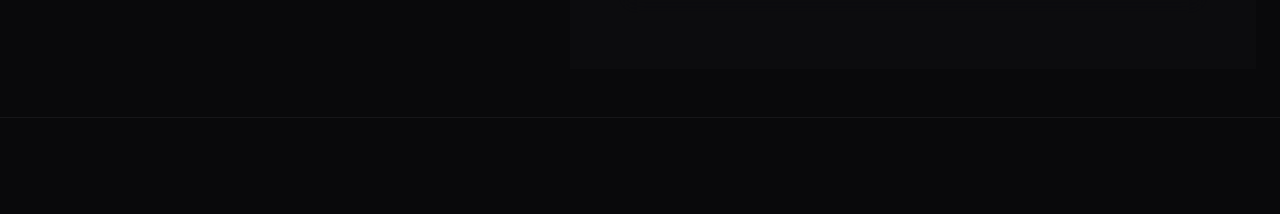
==== commit e2e40f49: "Generate clean ATS-optimized PDF resume and HTML version" ====
--- a/index.html
+++ b/index.html
@@ -85,7 +85,7 @@
                     
                     <div class="hero-buttons">
                         <a href="#contact" class="btn btn-primary"><i class="fas fa-paper-plane"></i> Get In Touch</a>
-                        <a href="Resume.pdf.pdf" download class="btn btn-secondary"><i class="fas fa-download"></i> Download Resume</a>
+                        <a href="resume.html" target="_blank" class="btn btn-secondary"><i class="fas fa-file-alt"></i> View Resume</a>
                     </div>
                     
                     <div class="hero-socials">
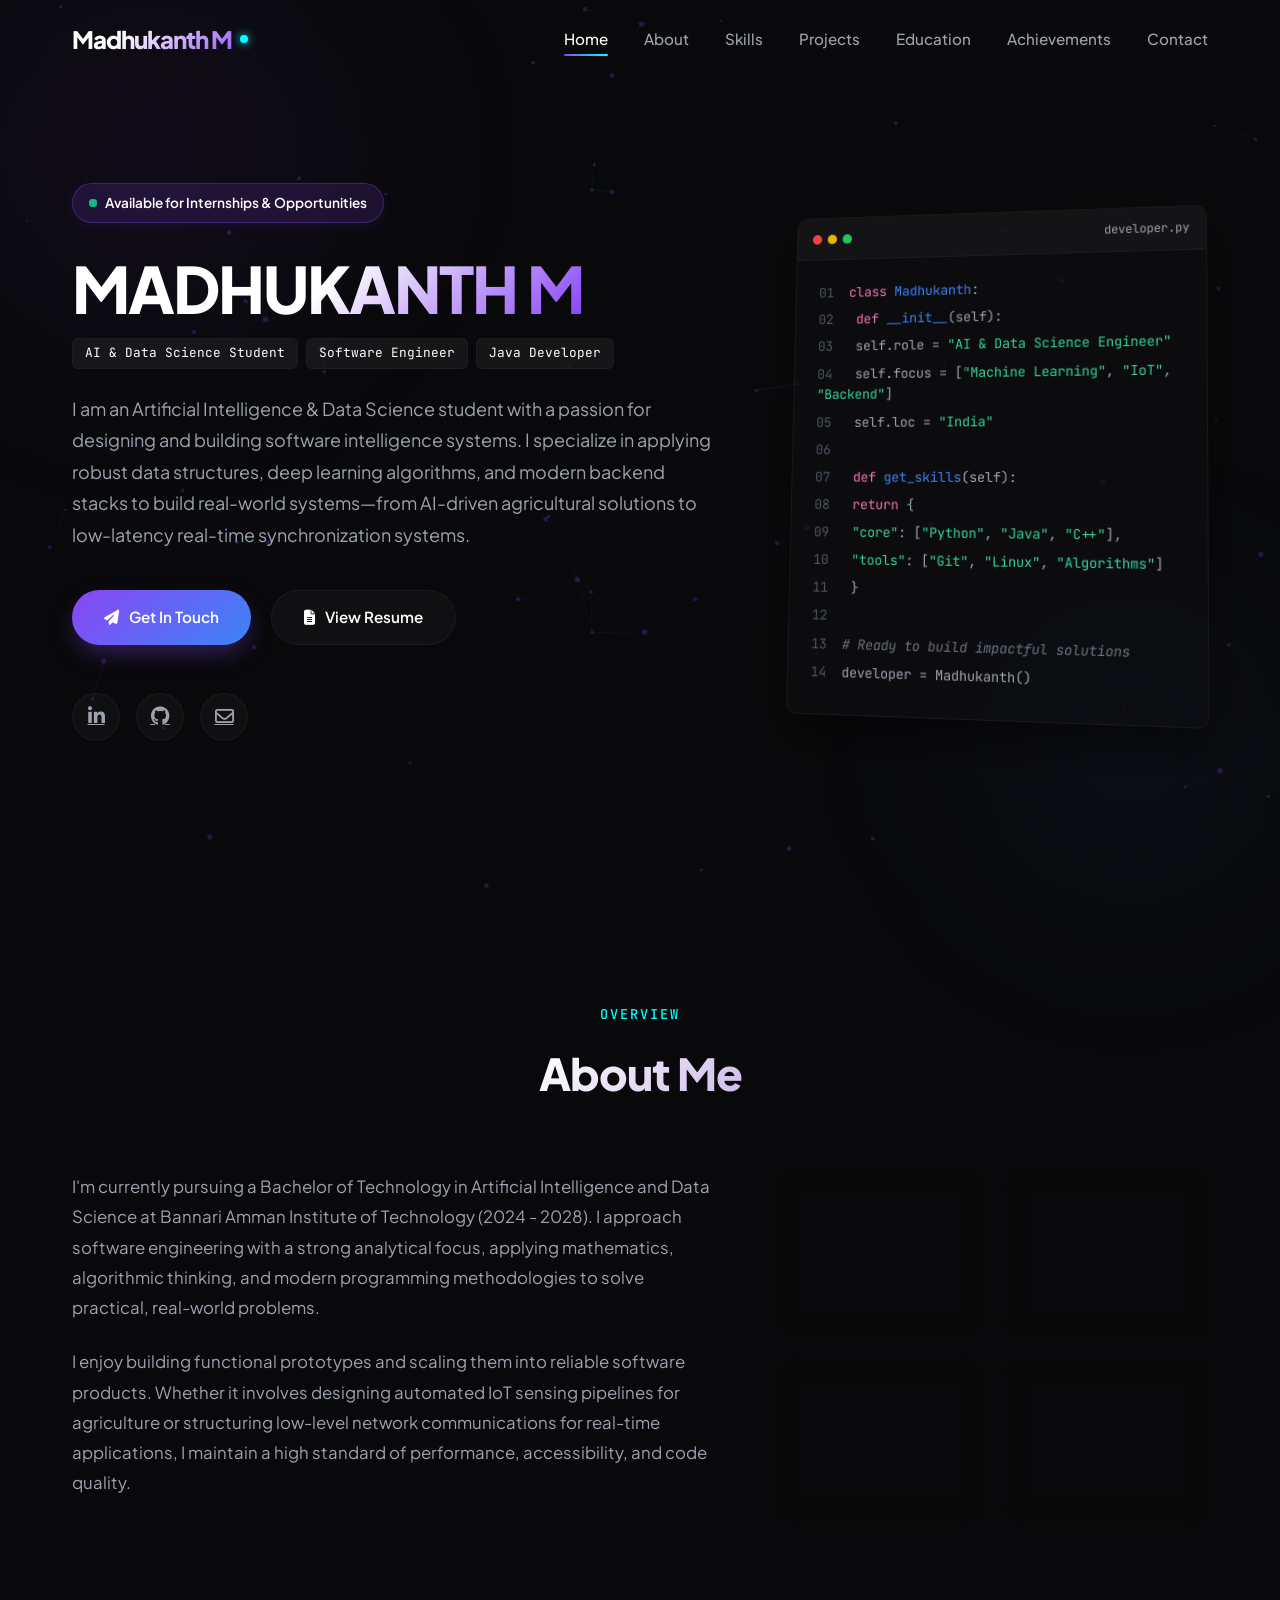
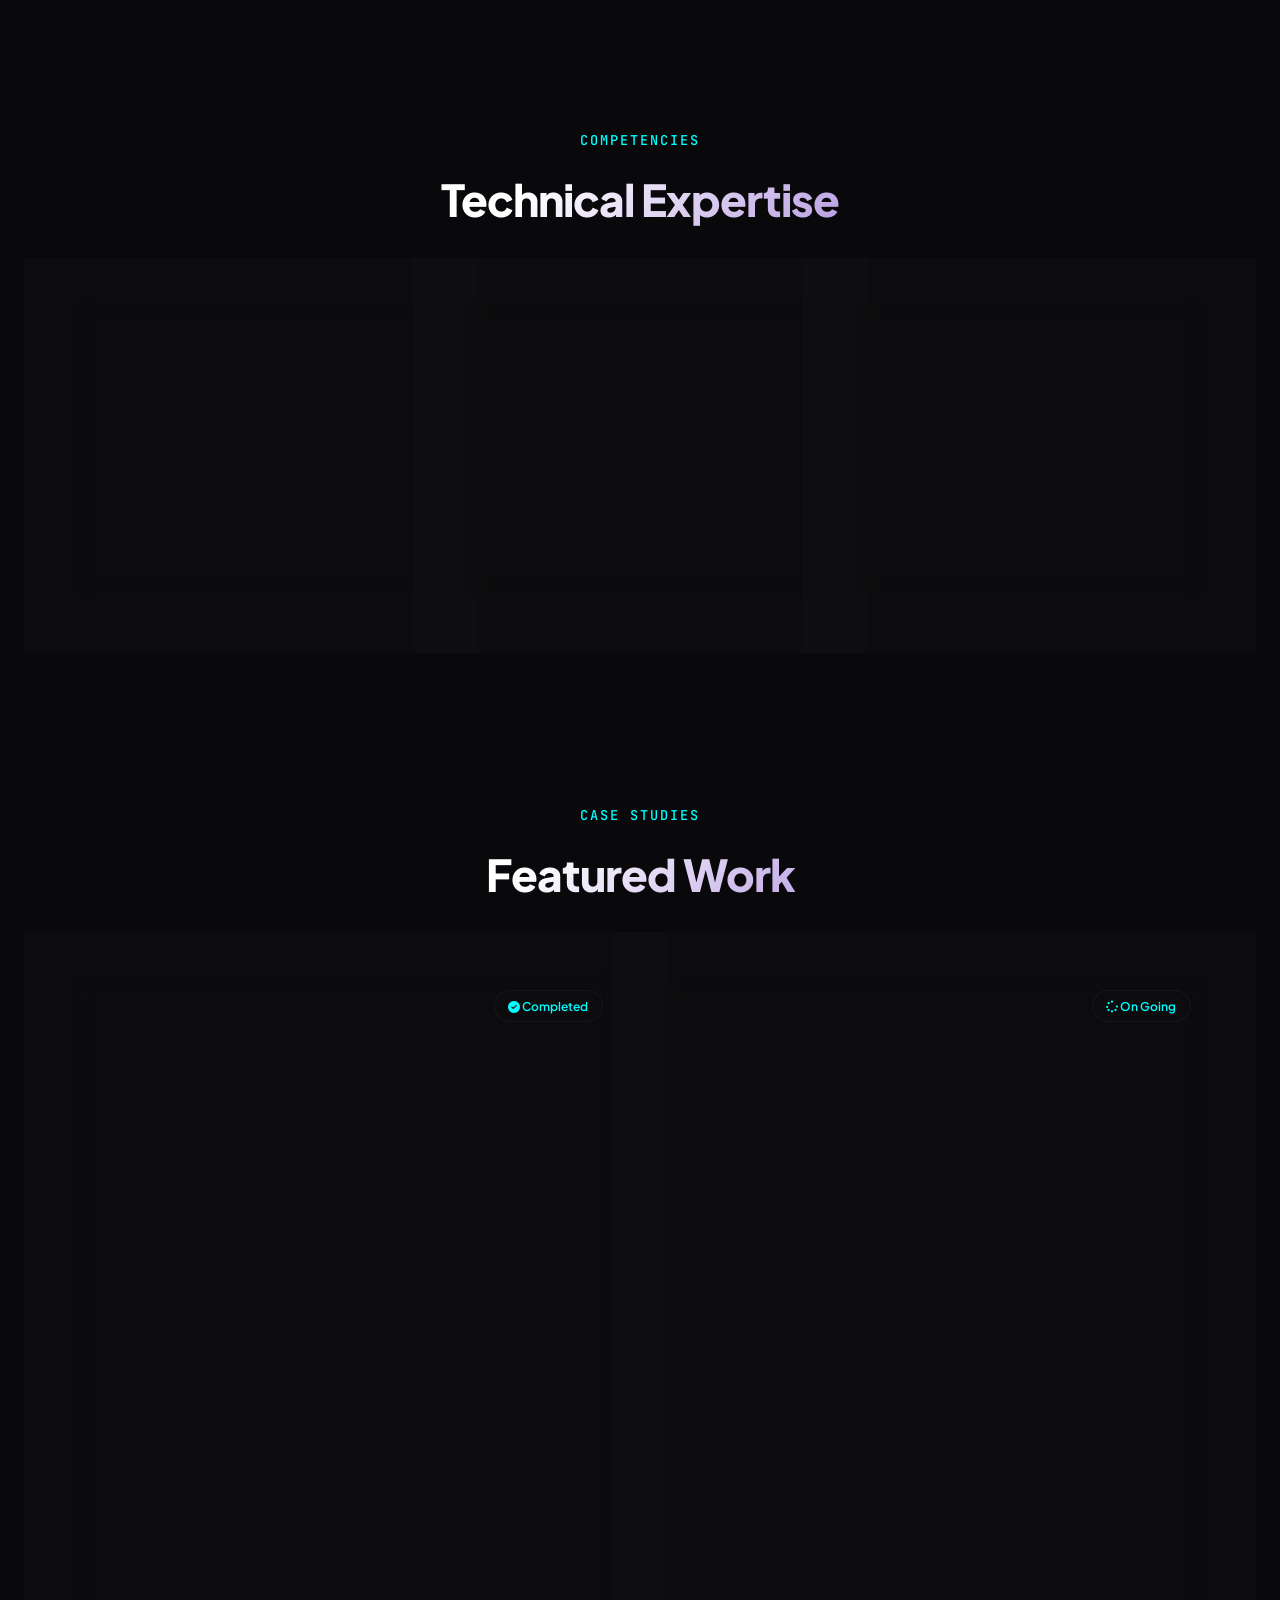
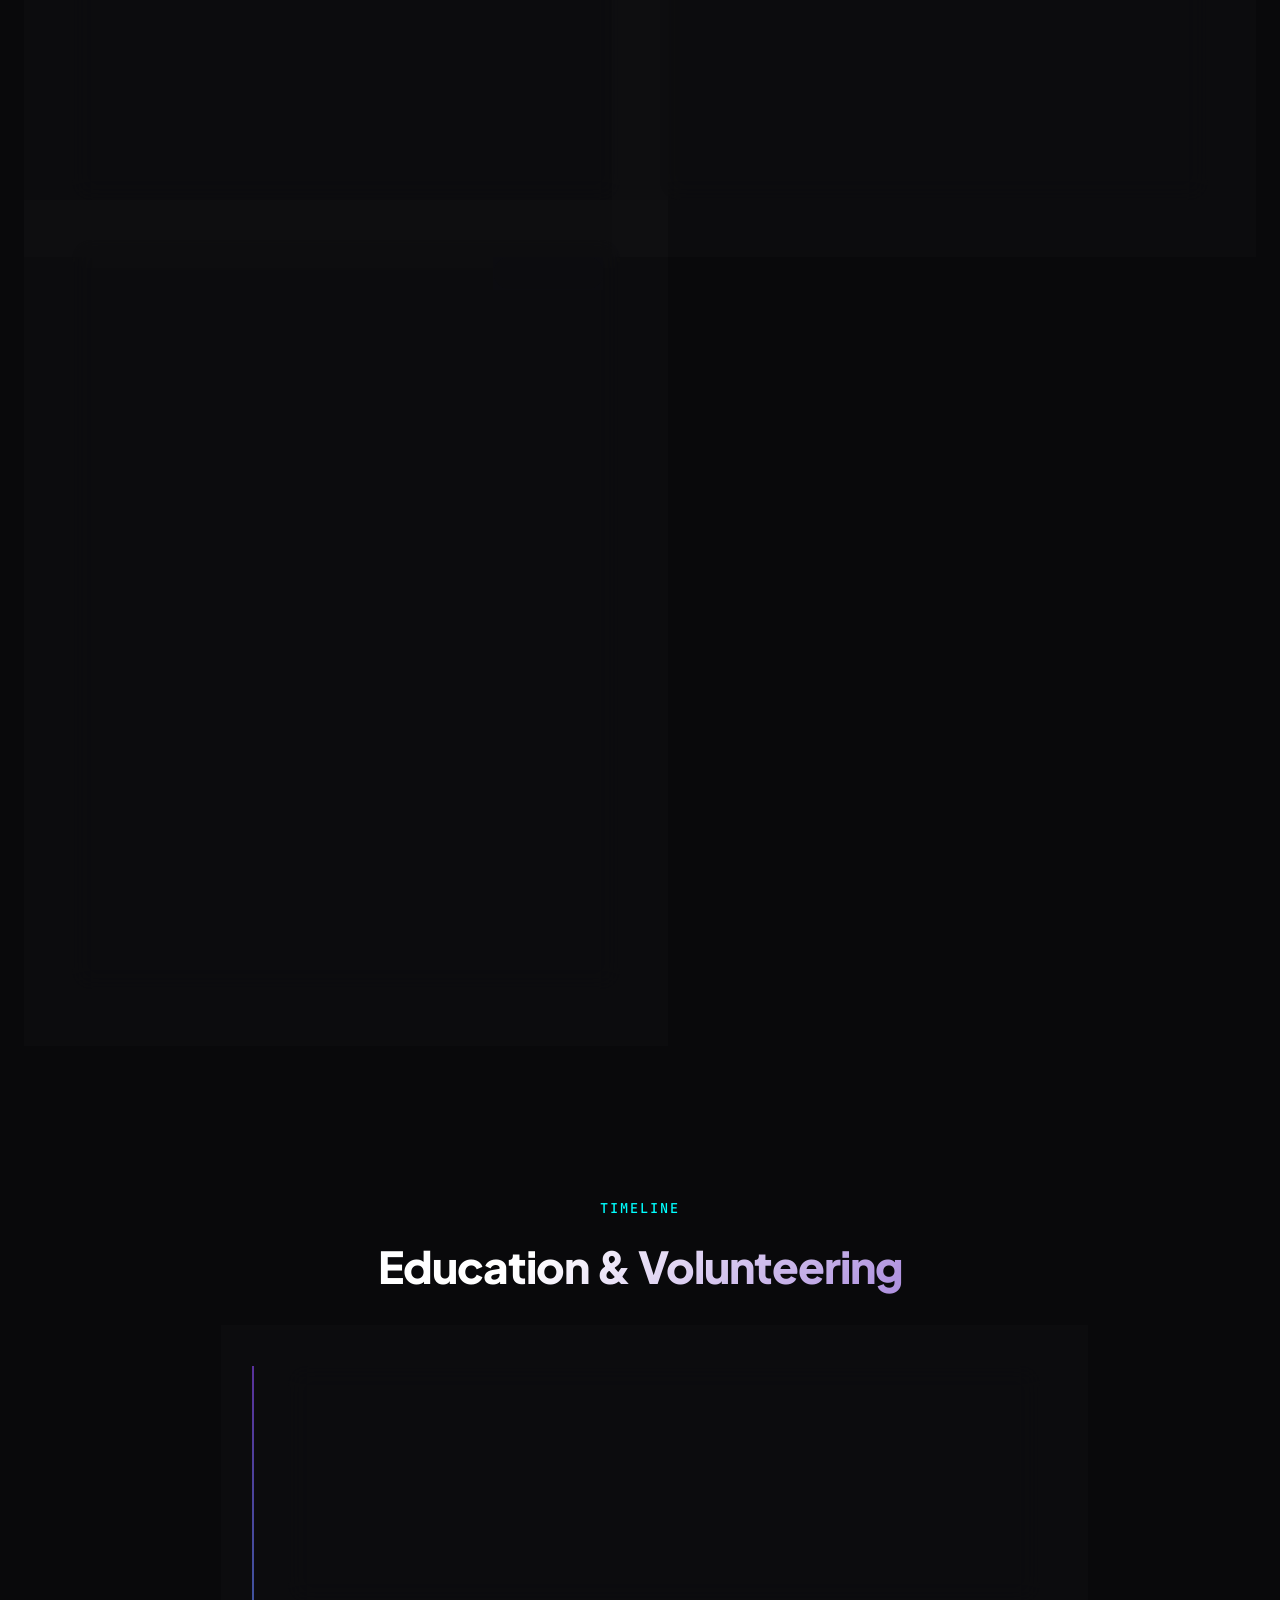
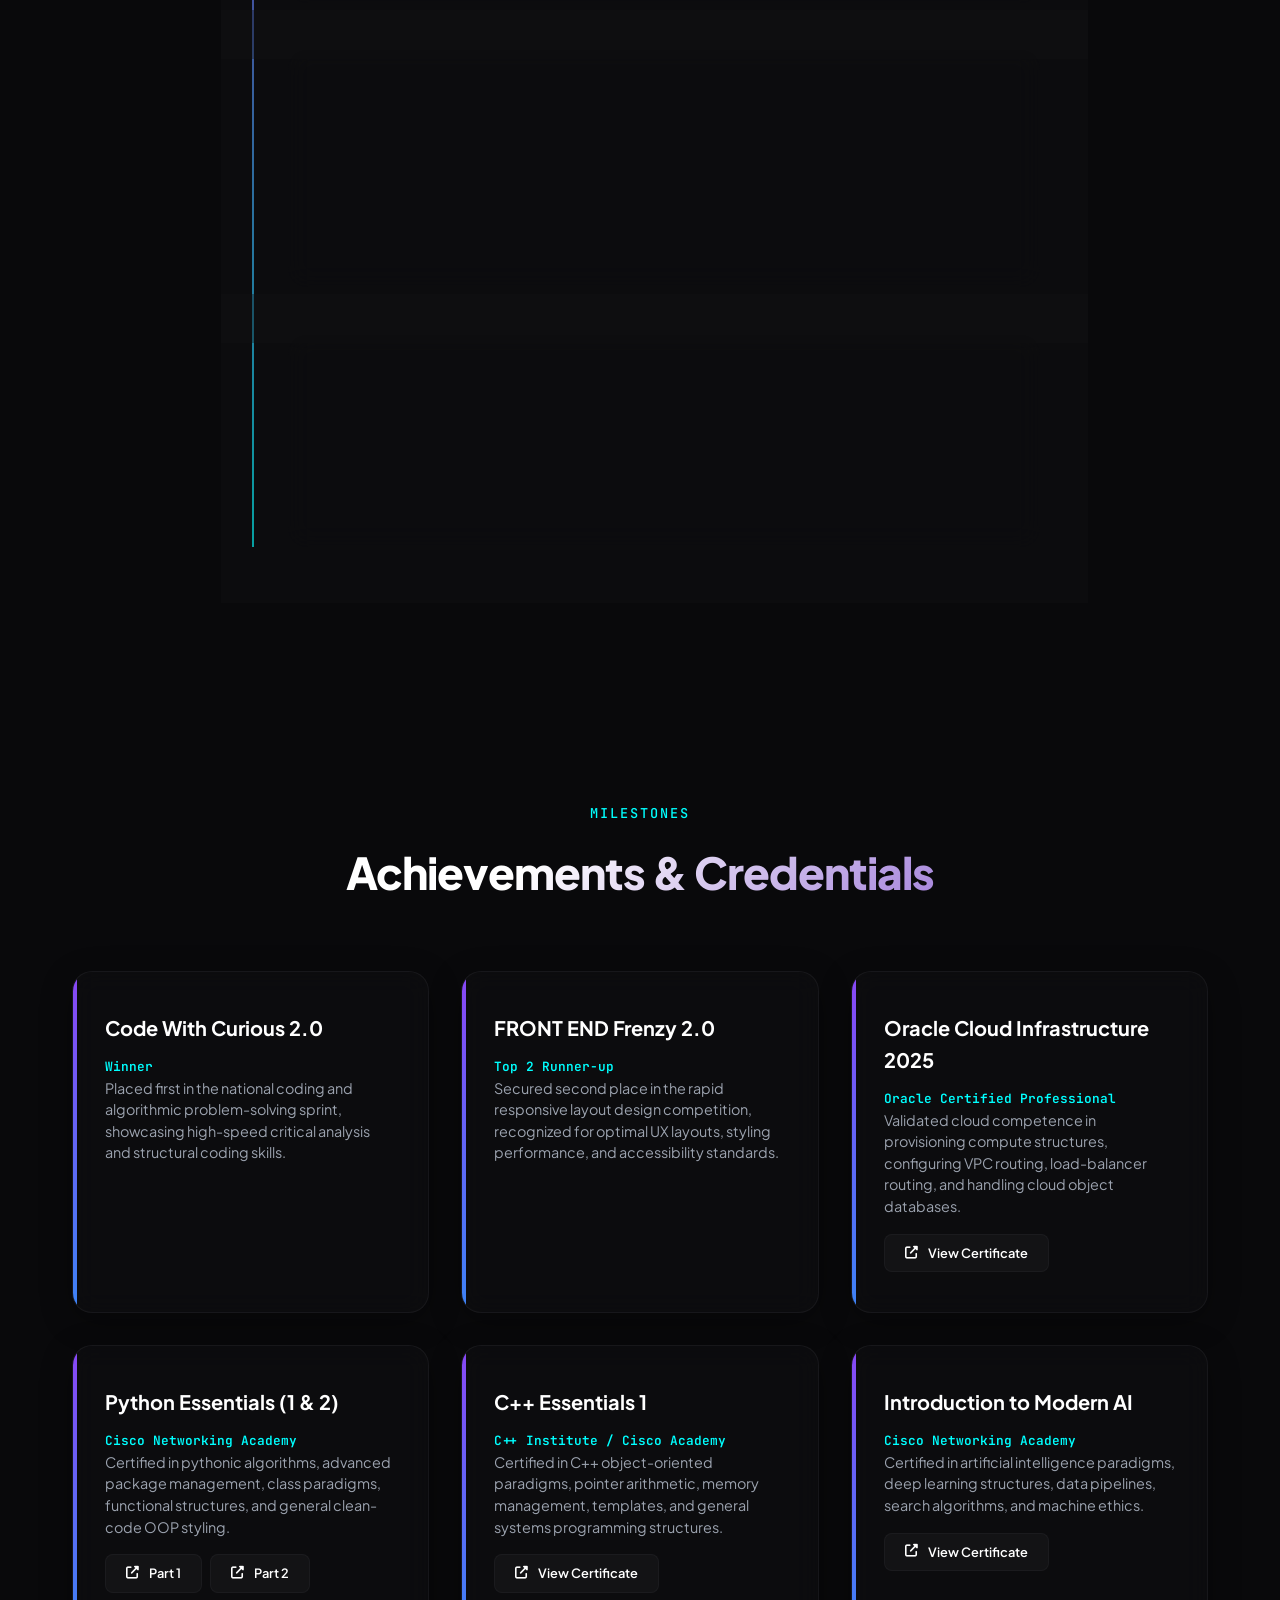
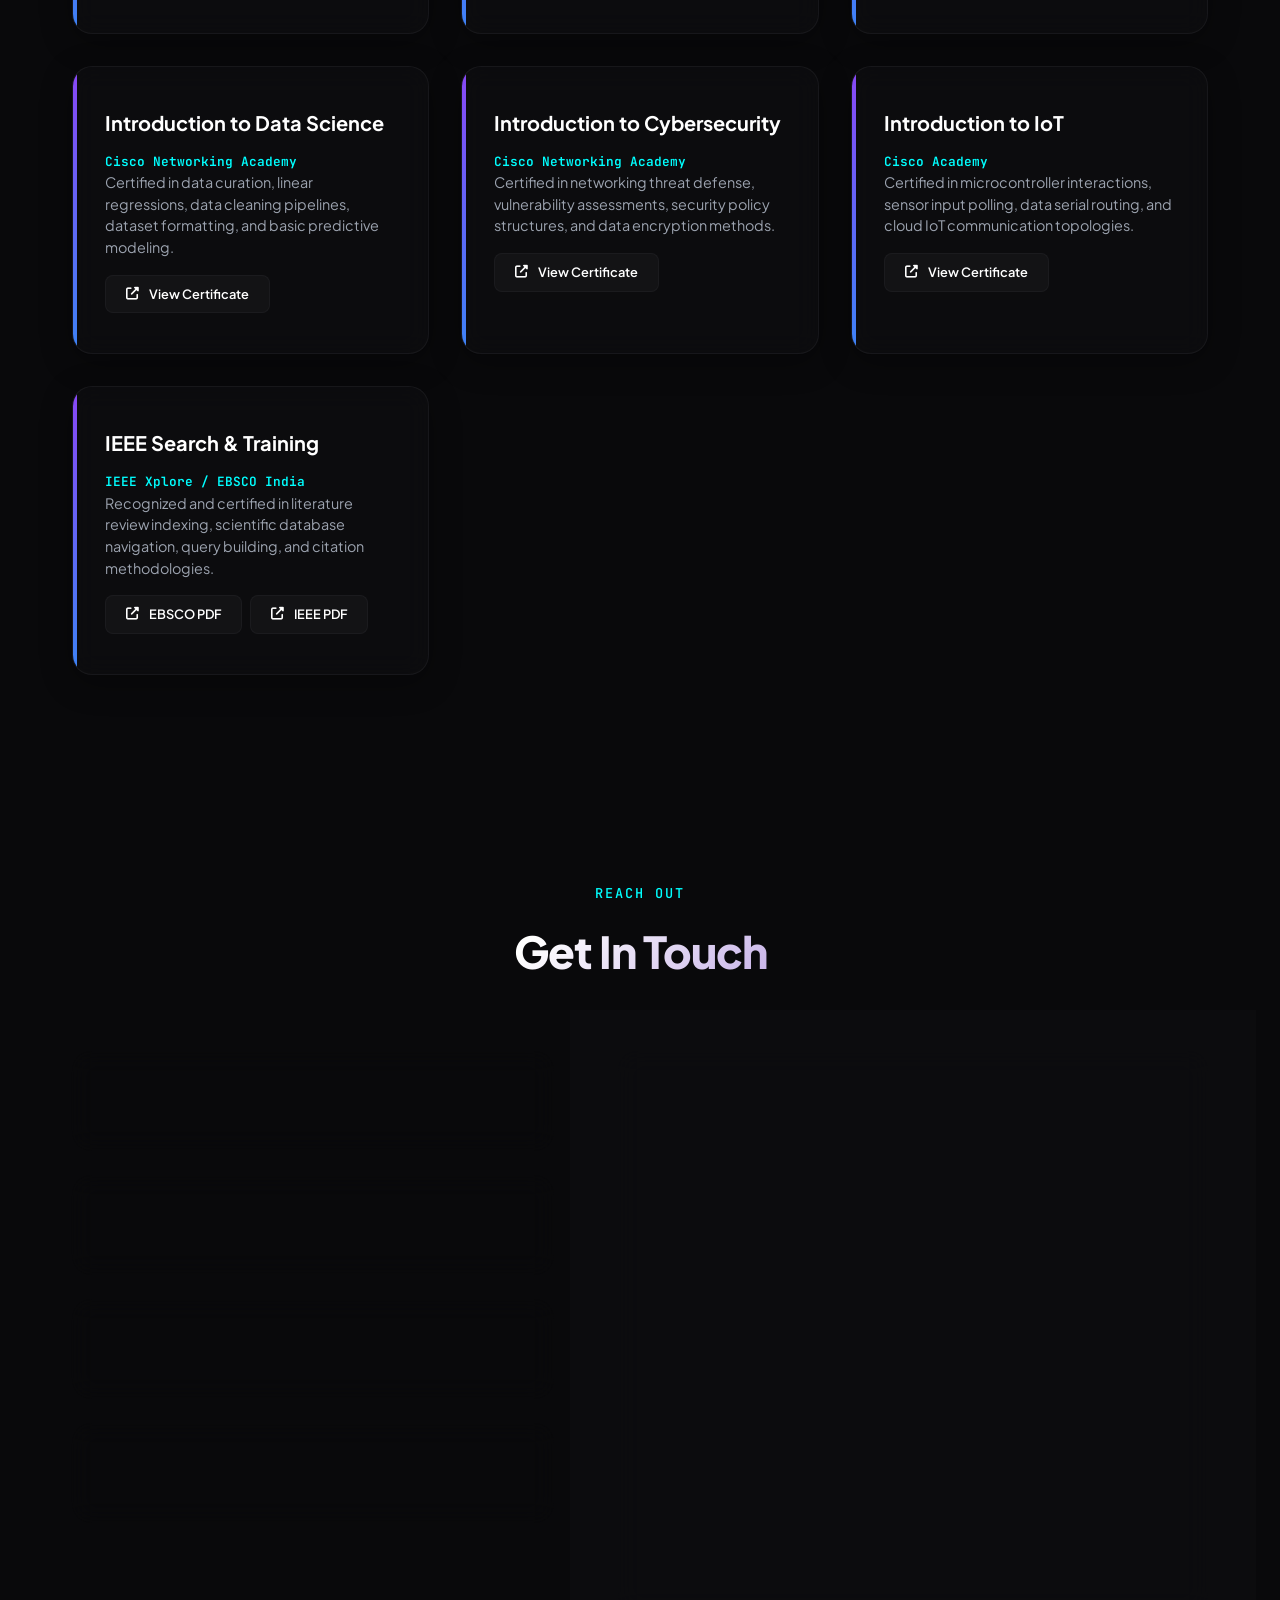
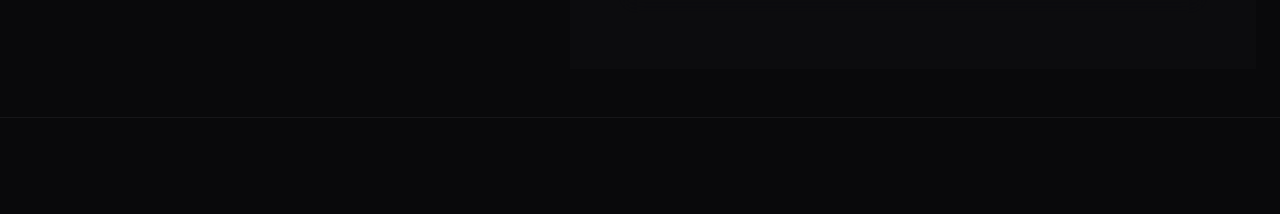
==== commit 7a77944c: "Add CGPA of 7.77 upto 4th semester to portfolio and printable PDF resume" ====
--- a/index.html
+++ b/index.html
@@ -394,7 +394,7 @@
                         <h3 class="timeline-role">B.Tech - Artificial Intelligence & Data Science</h3>
                         <span class="timeline-date"><i class="far fa-calendar-alt"></i> Aug 2024 - May 2028</span>
                     </div>
-                    <div class="timeline-company">Bannari Amman Institute of Technology</div>
+                    <div class="timeline-company">Bannari Amman Institute of Technology &nbsp;|&nbsp; CGPA: 7.77 (Upto 4th Semester)</div>
                     <p class="timeline-body">
                         Deepening core understanding of computational theory, advanced algorithms, and neural networks. Focused on machine learning architectures, statistical model validation, and big data analysis.
                     </p>
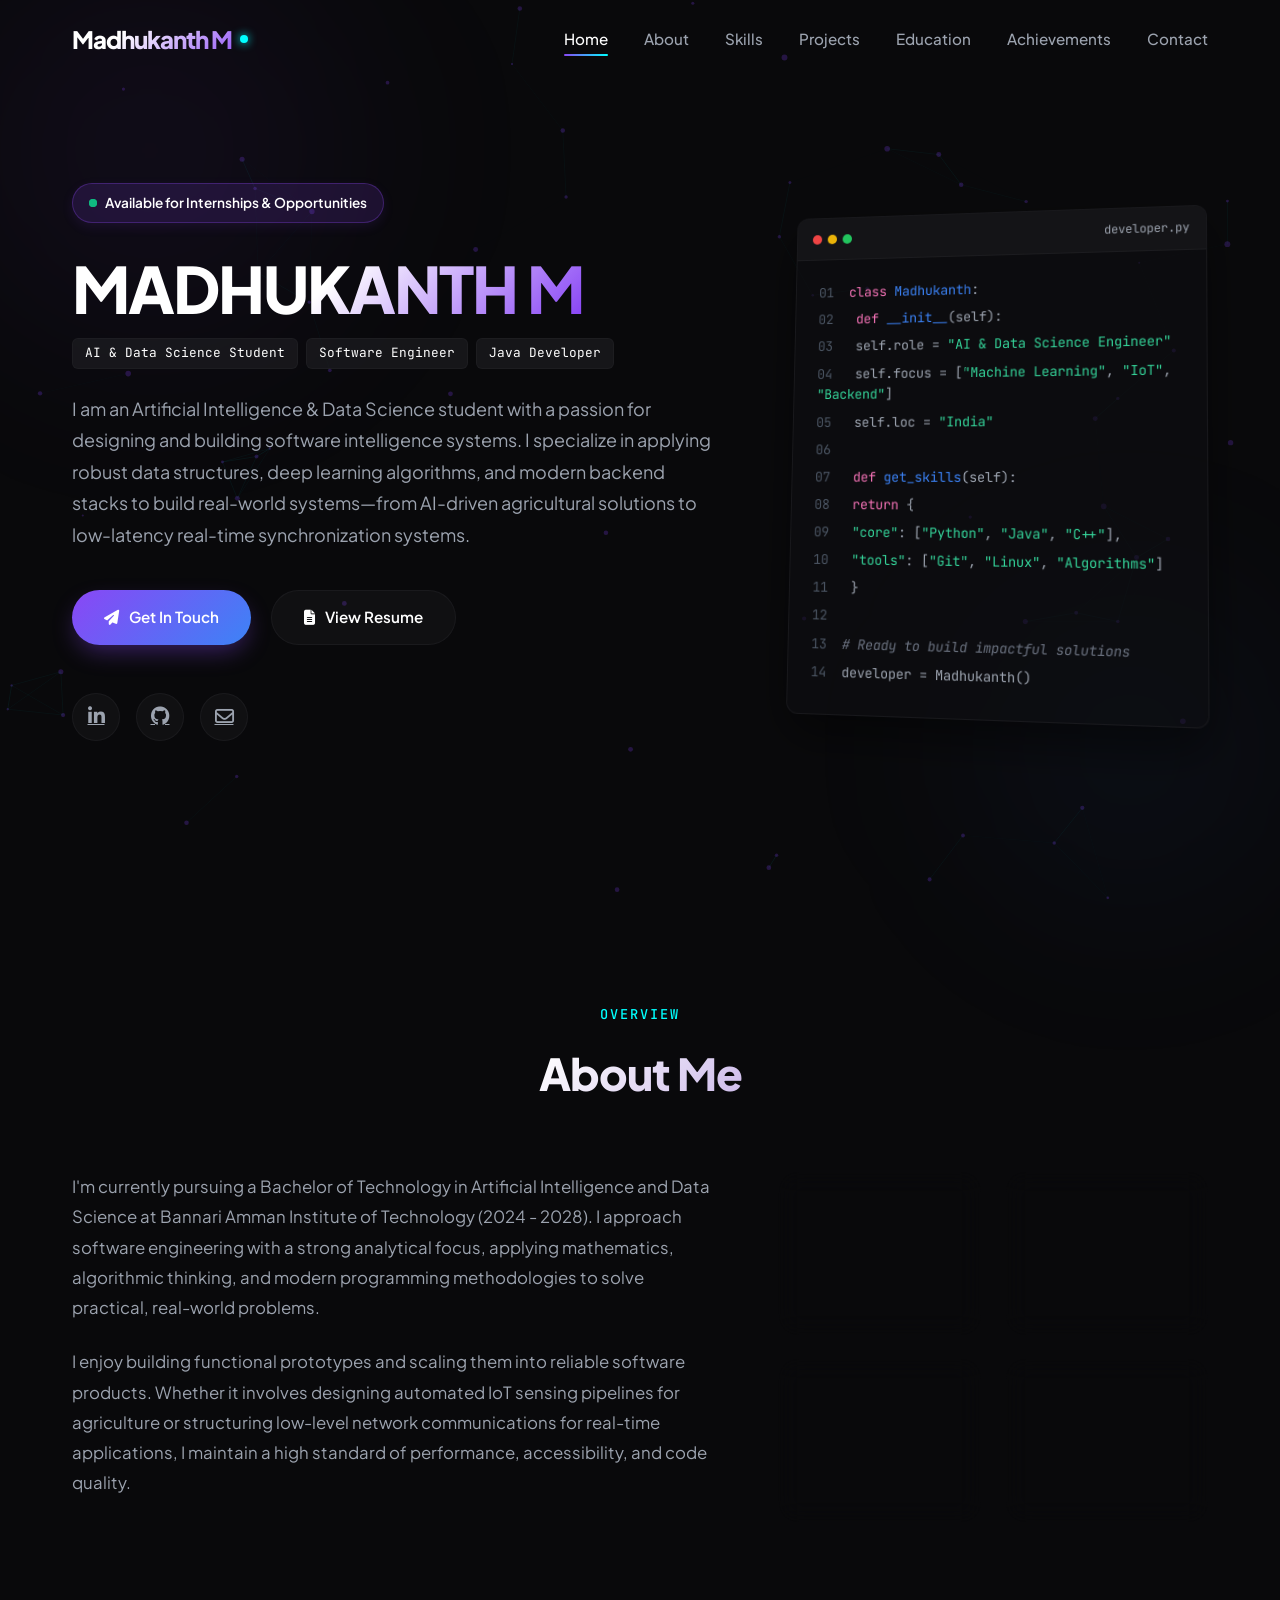
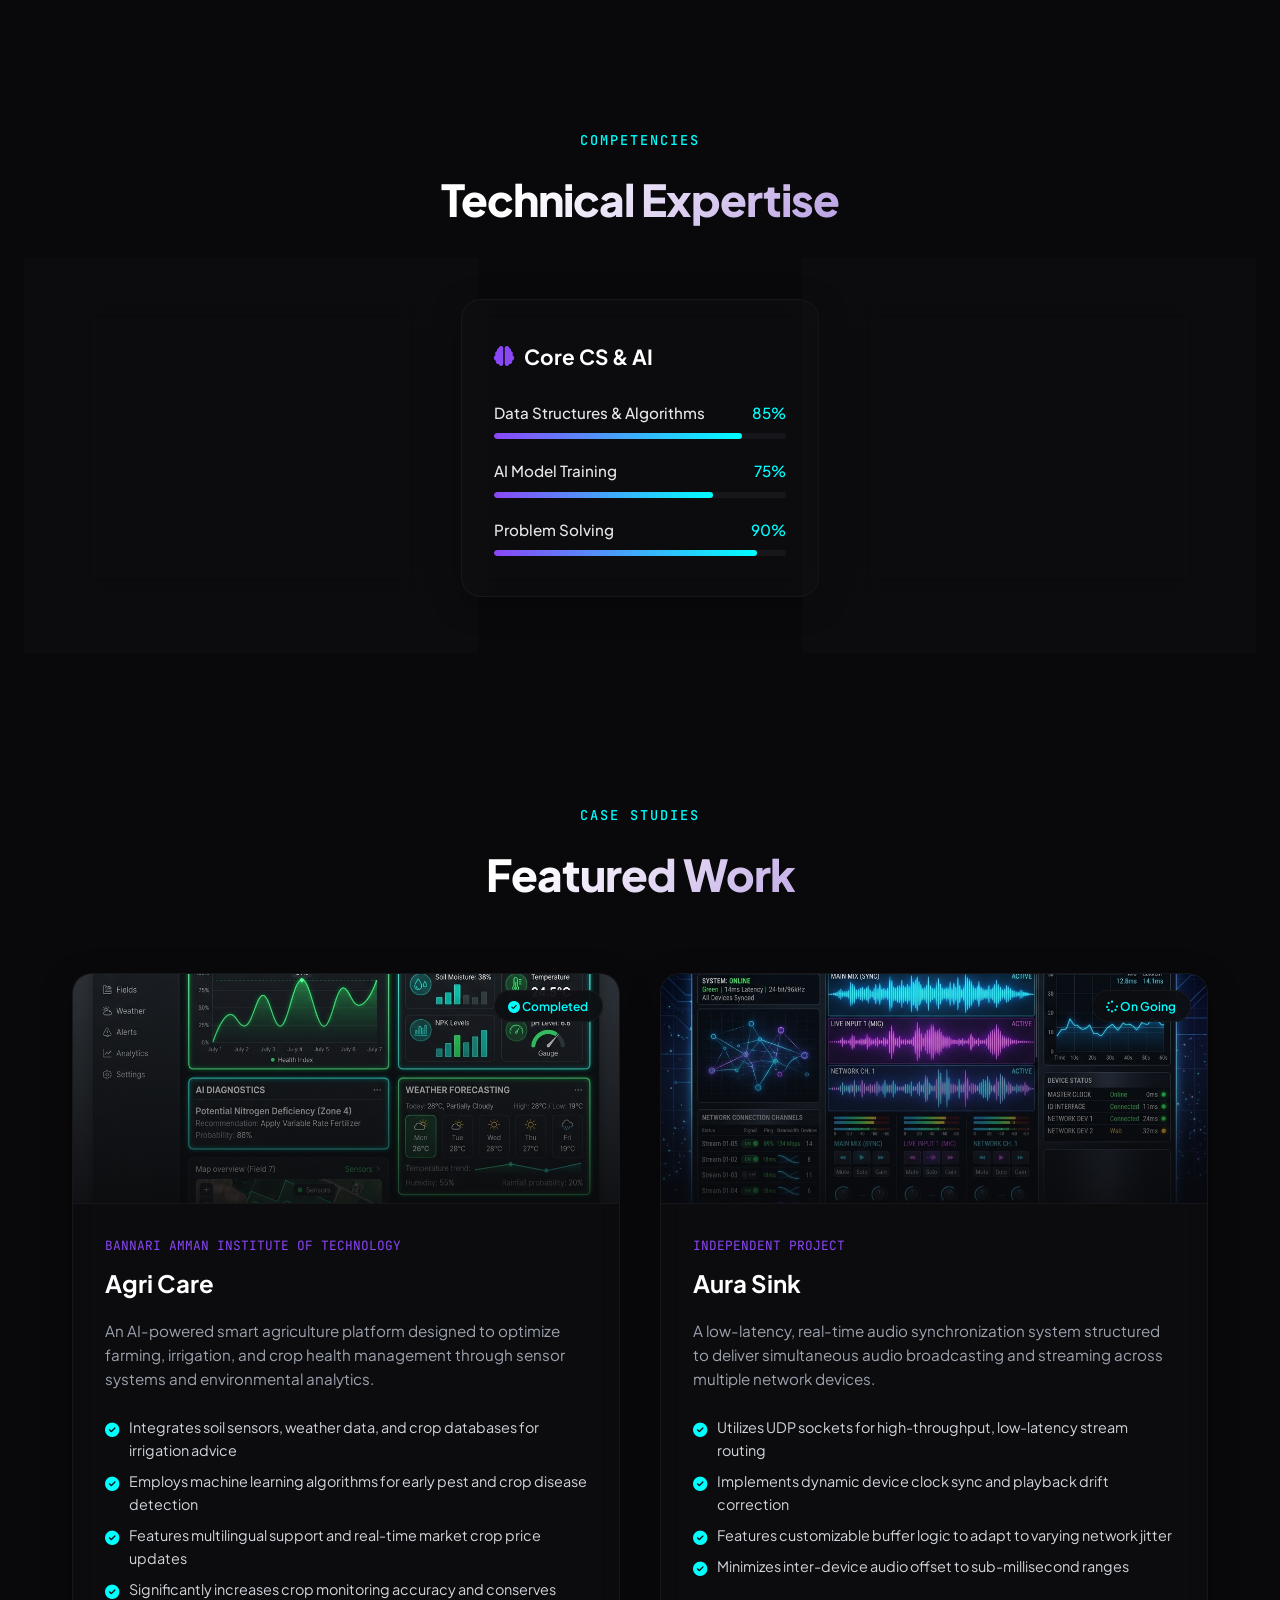
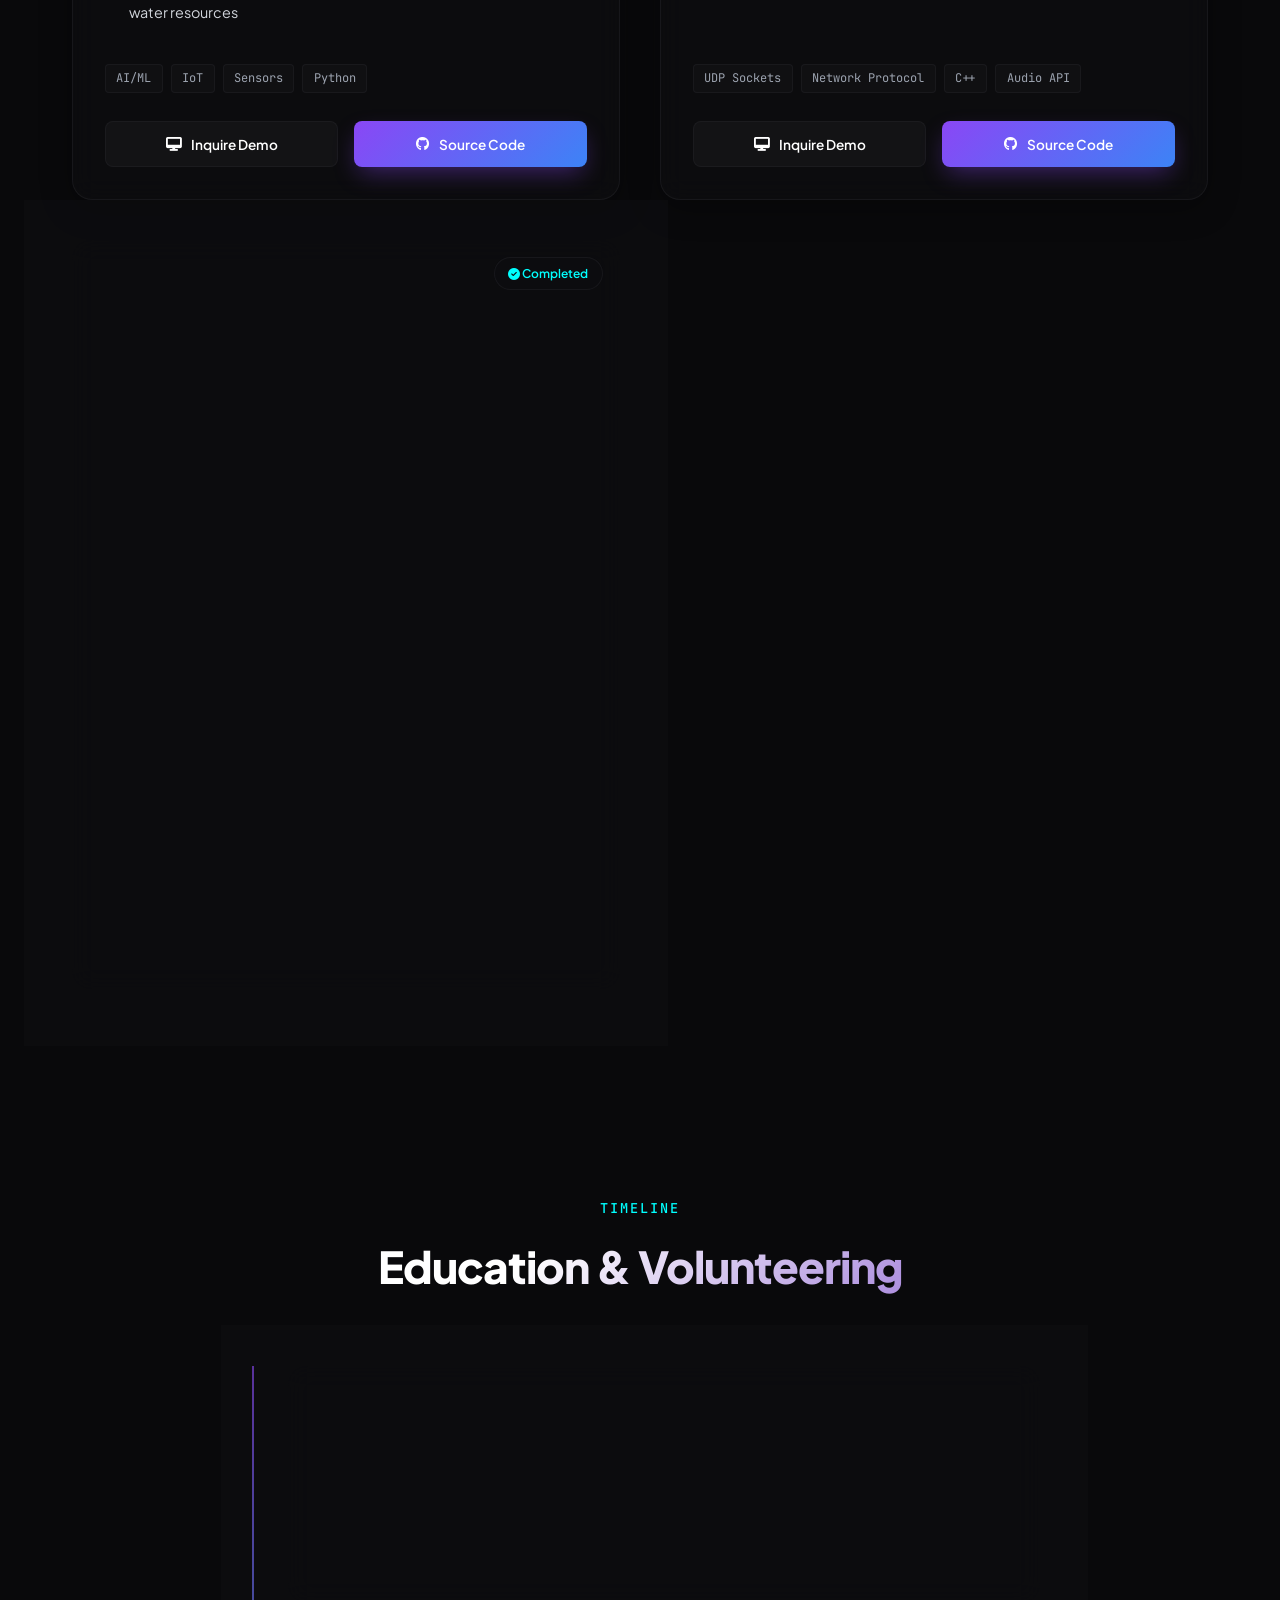
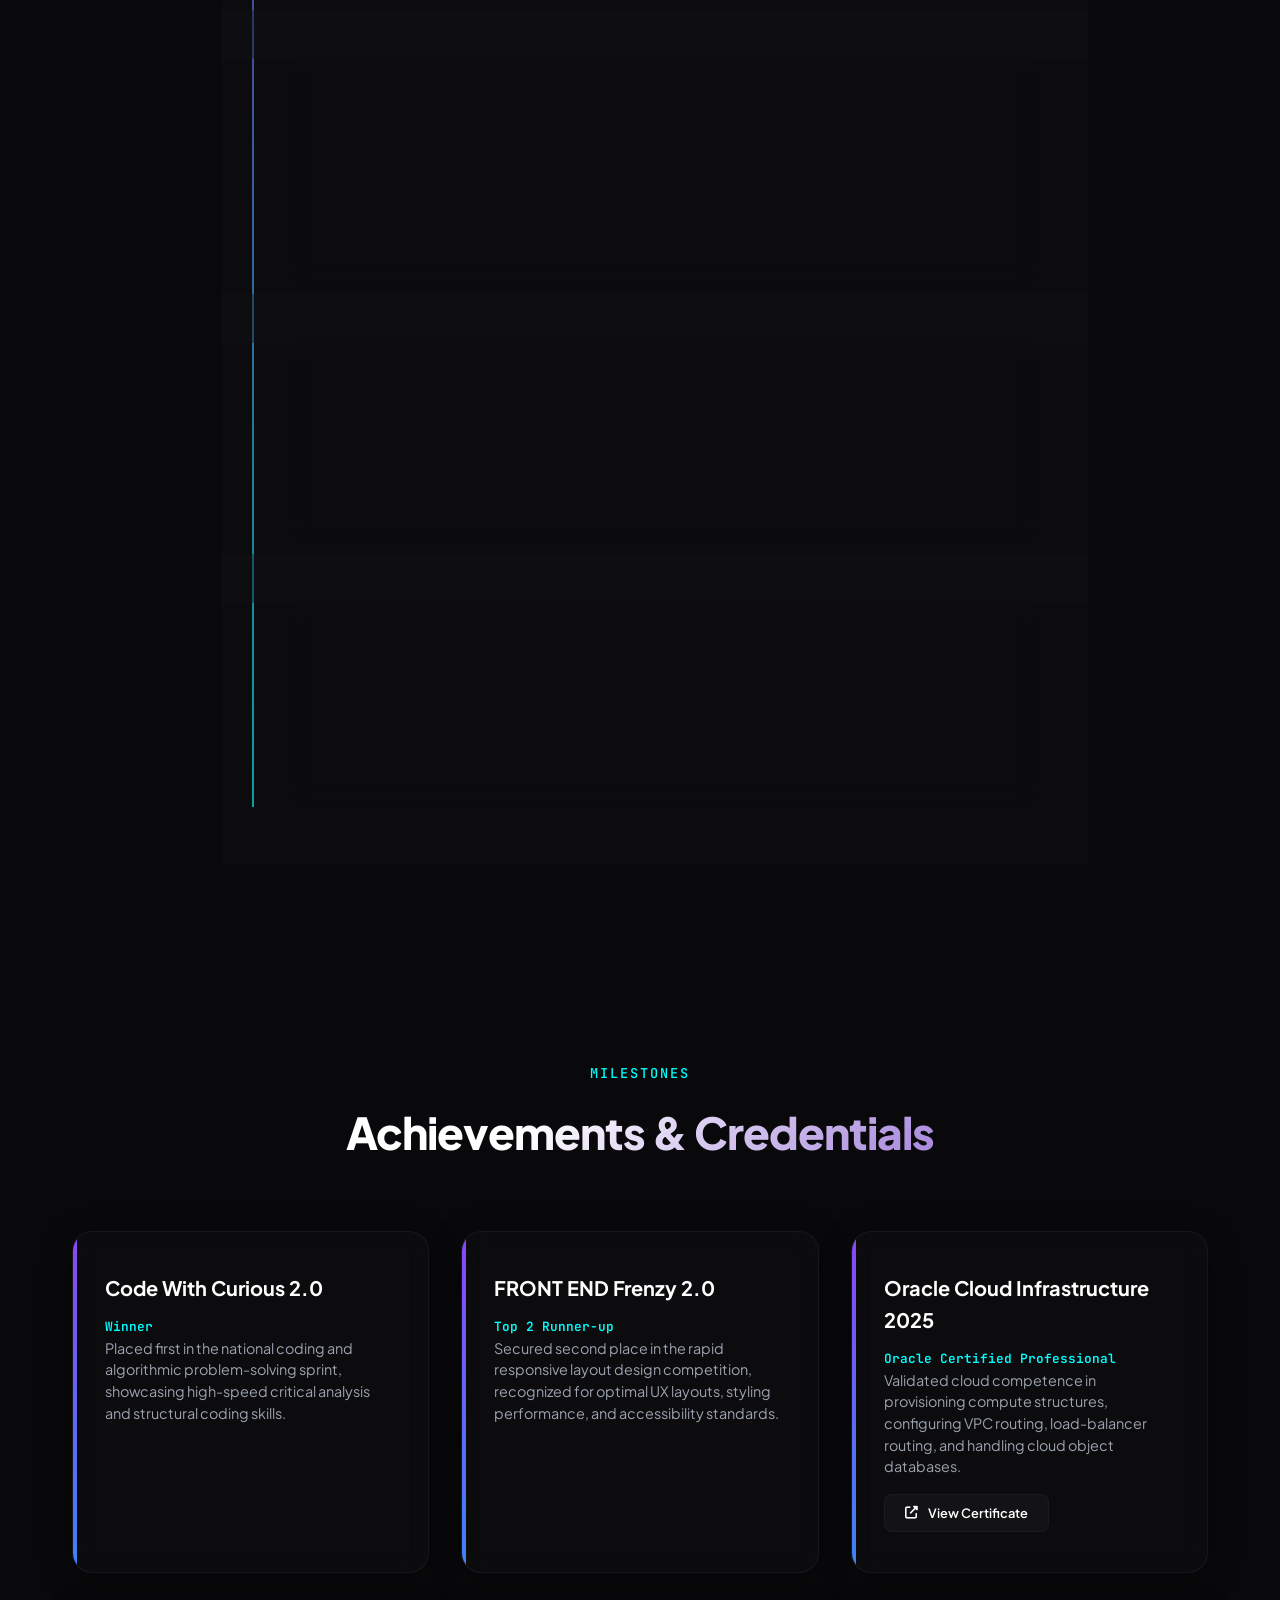
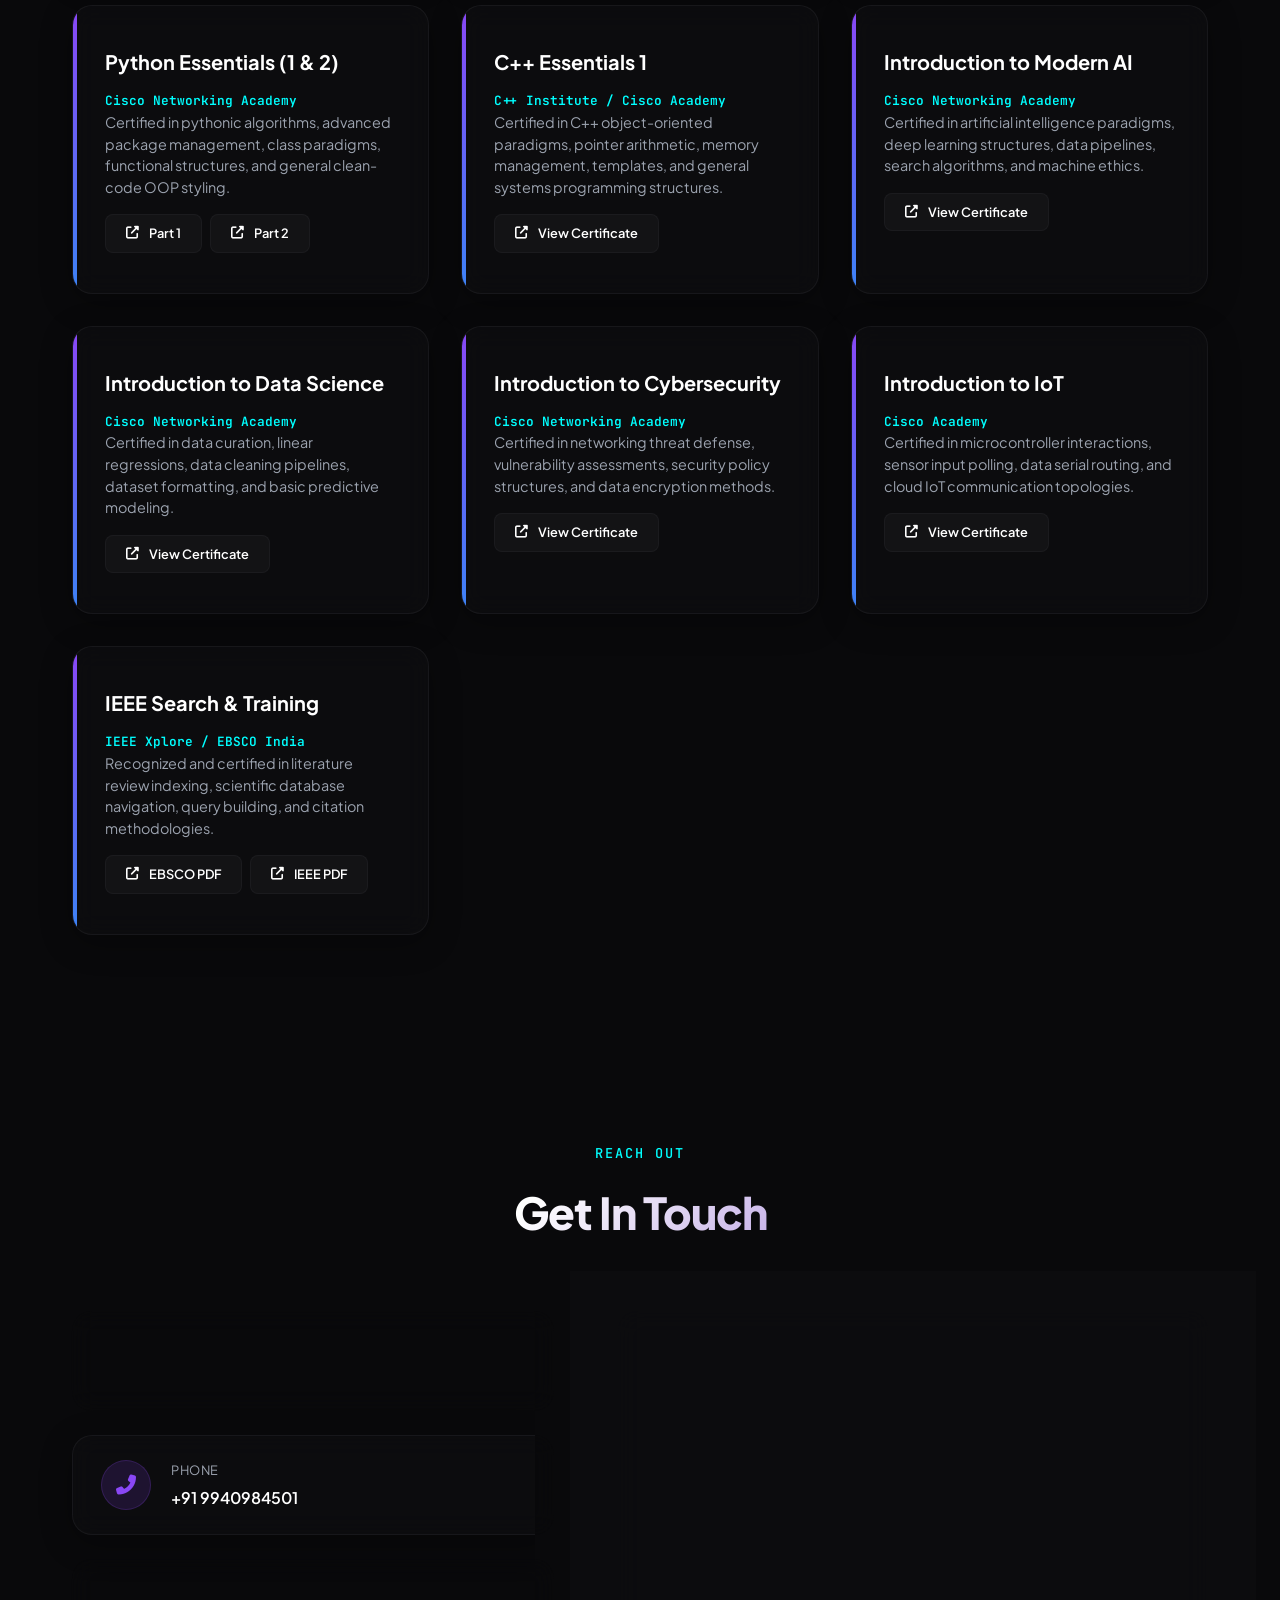
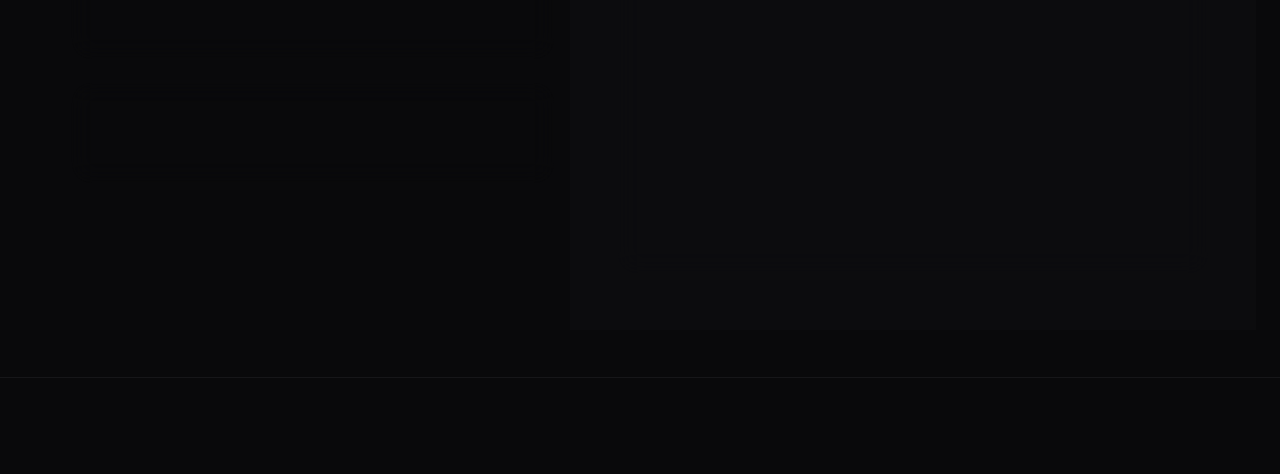
==== commit 5cf2668c: "Update school entries with HSC percentage (78.1%) and SSLC details (80.6%)" ====
--- a/index.html
+++ b/index.html
@@ -418,11 +418,24 @@
                     <span class="timeline-node"></span>
                     <div class="timeline-header">
                         <h3 class="timeline-role">Higher Secondary Certificate (HSC)</h3>
-                        <span class="timeline-date"><i class="far fa-calendar-alt"></i> Apr 2022 - Apr 2024</span>
-                    </div>
-                    <div class="timeline-company">Gandhi Matriculation Higher Secondary School</div>
+                        <span class="timeline-date"><i class="far fa-calendar-alt"></i> Jun 2022 - Mar 2024</span>
+                    </div>
+                    <div class="timeline-company">Gandhi Matriculation Higher Secondary School &nbsp;|&nbsp; Percentage: 78.1%</div>
                     <p class="timeline-body">
                         Completed secondary education with high standings in Advanced Mathematics, Physics, Chemistry, and Computer Science.
+                    </p>
+                </div>
+
+                <!-- Education Node 3 -->
+                <div class="timeline-card glass-card reveal">
+                    <span class="timeline-node"></span>
+                    <div class="timeline-header">
+                        <h3 class="timeline-role">Secondary School Leaving Certificate (SSLC)</h3>
+                        <span class="timeline-date"><i class="far fa-calendar-alt"></i> Jun 2020 - May 2022</span>
+                    </div>
+                    <div class="timeline-company">Gandhi Matriculation Higher Secondary School &nbsp;|&nbsp; Percentage: 80.6%</div>
+                    <p class="timeline-body">
+                        Acquired foundational schooling in General Sciences, Mathematics, Social Sciences, and Computer Science basics.
                     </p>
                 </div>
             </div>
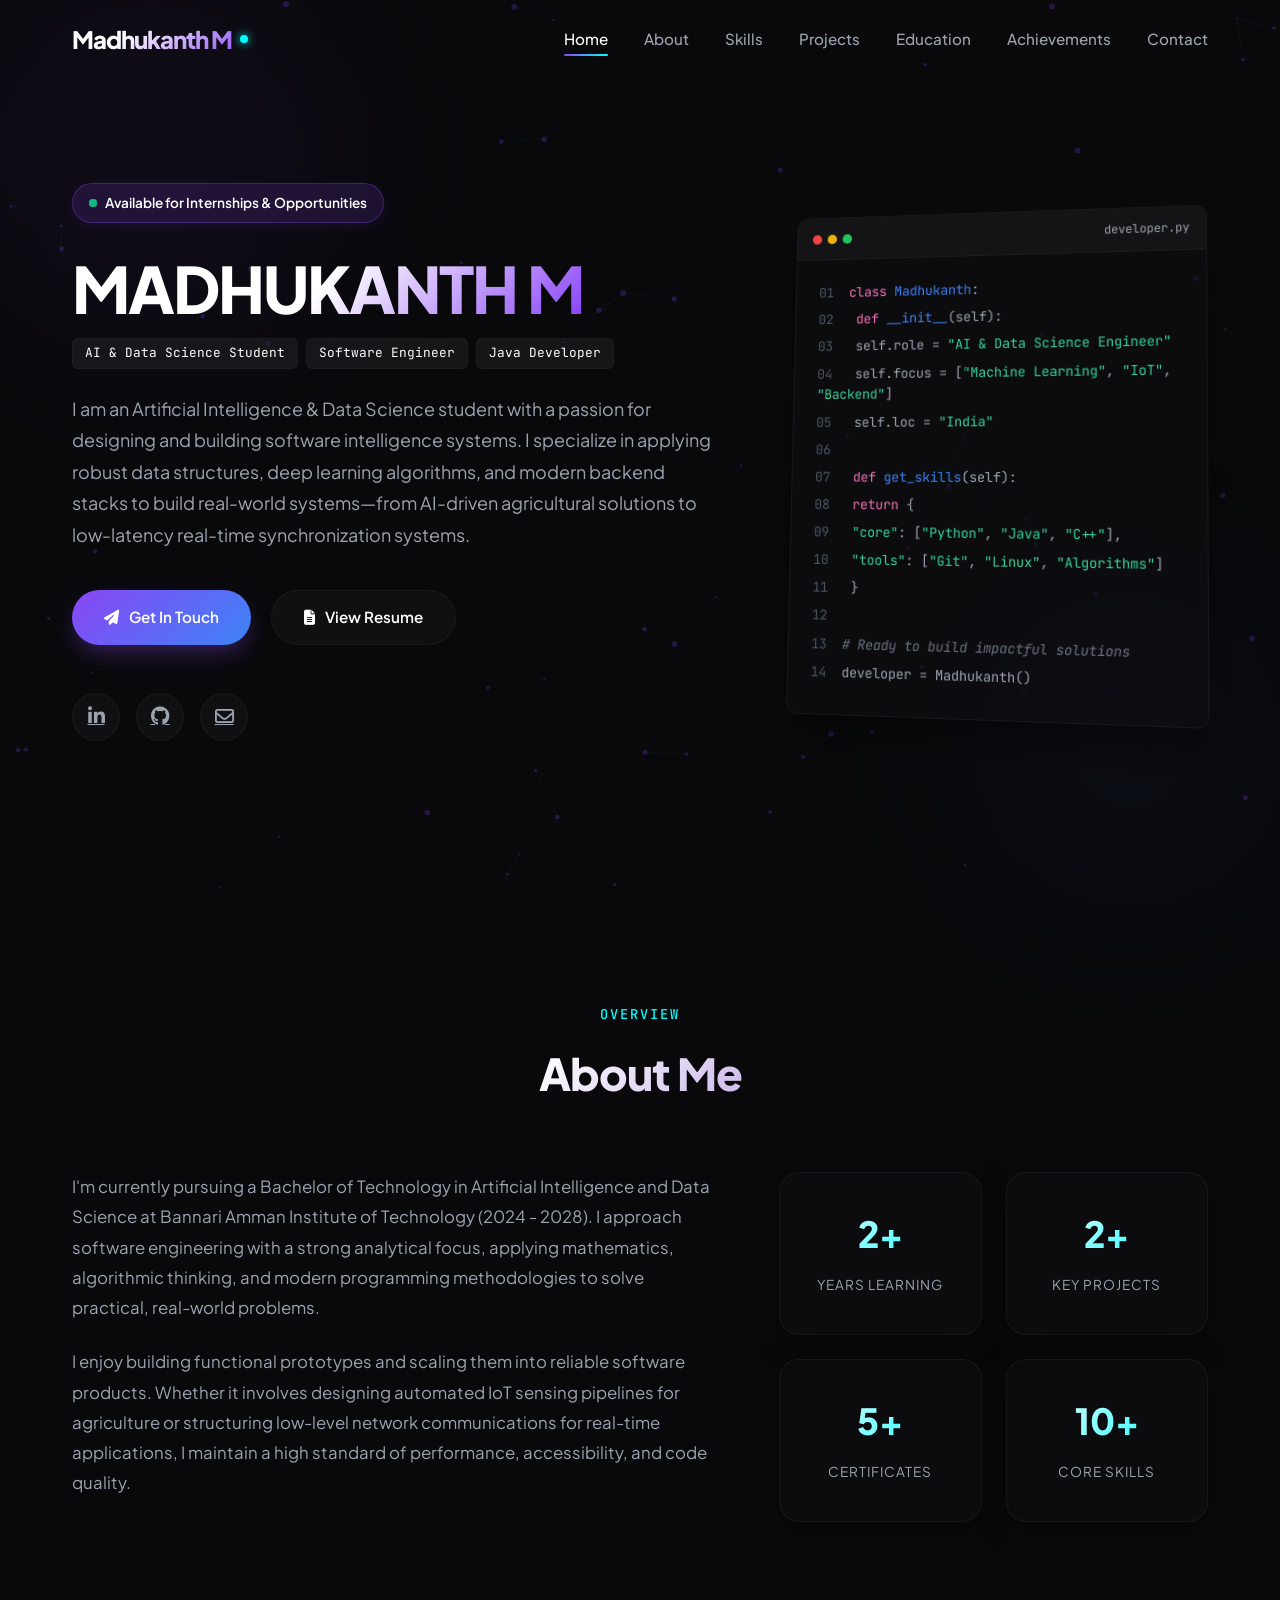
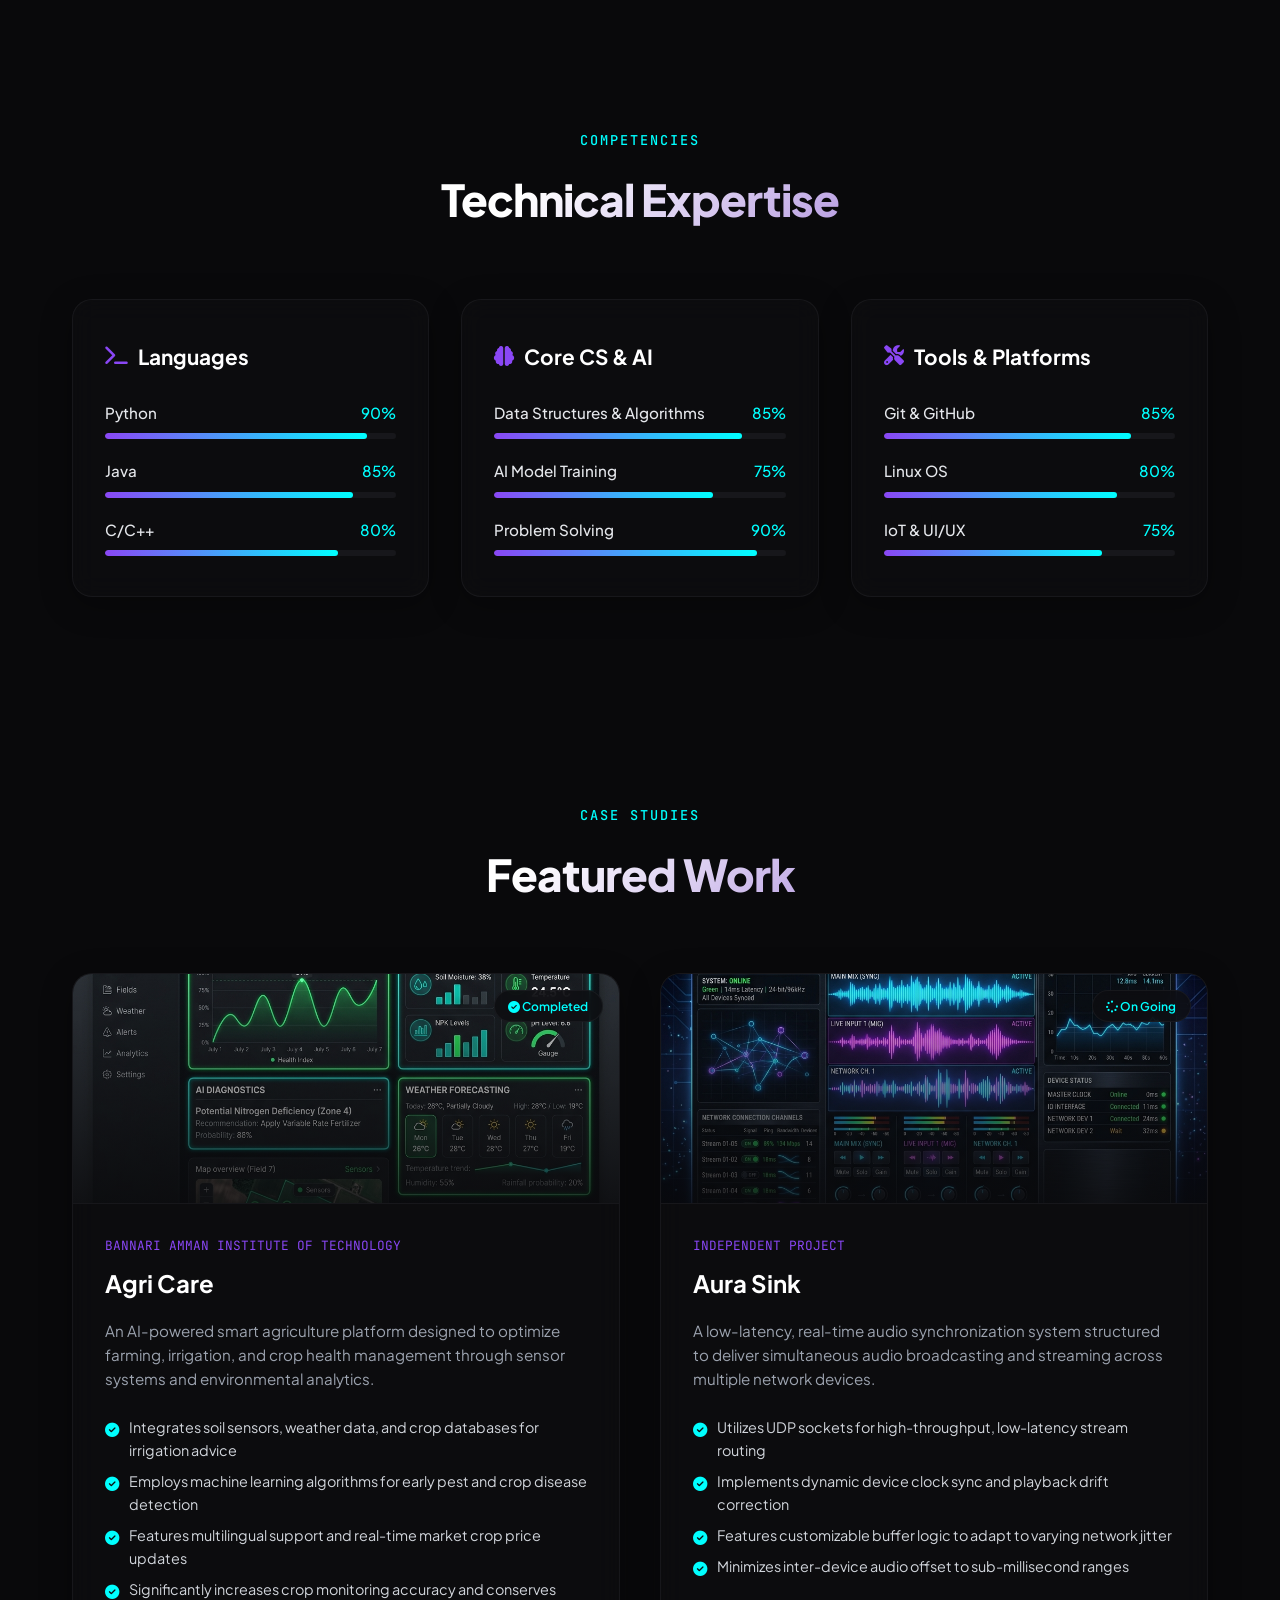
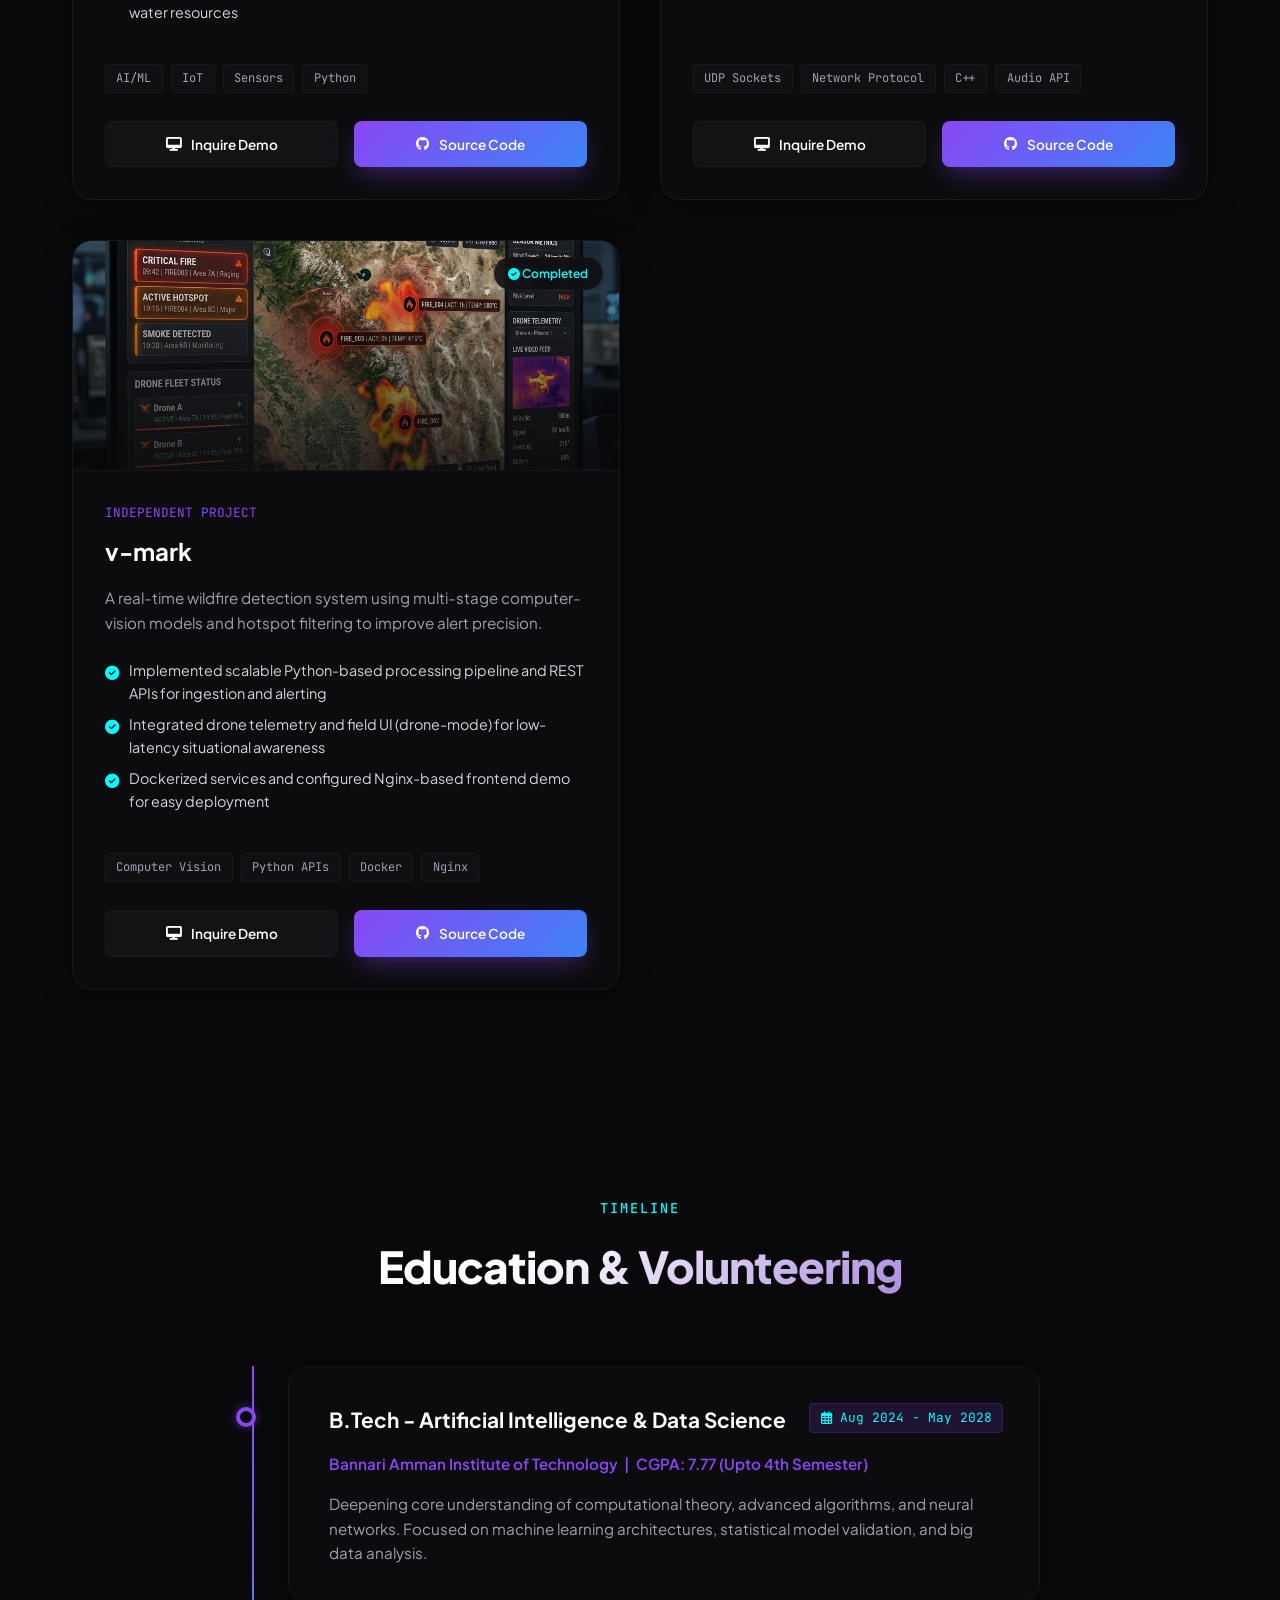
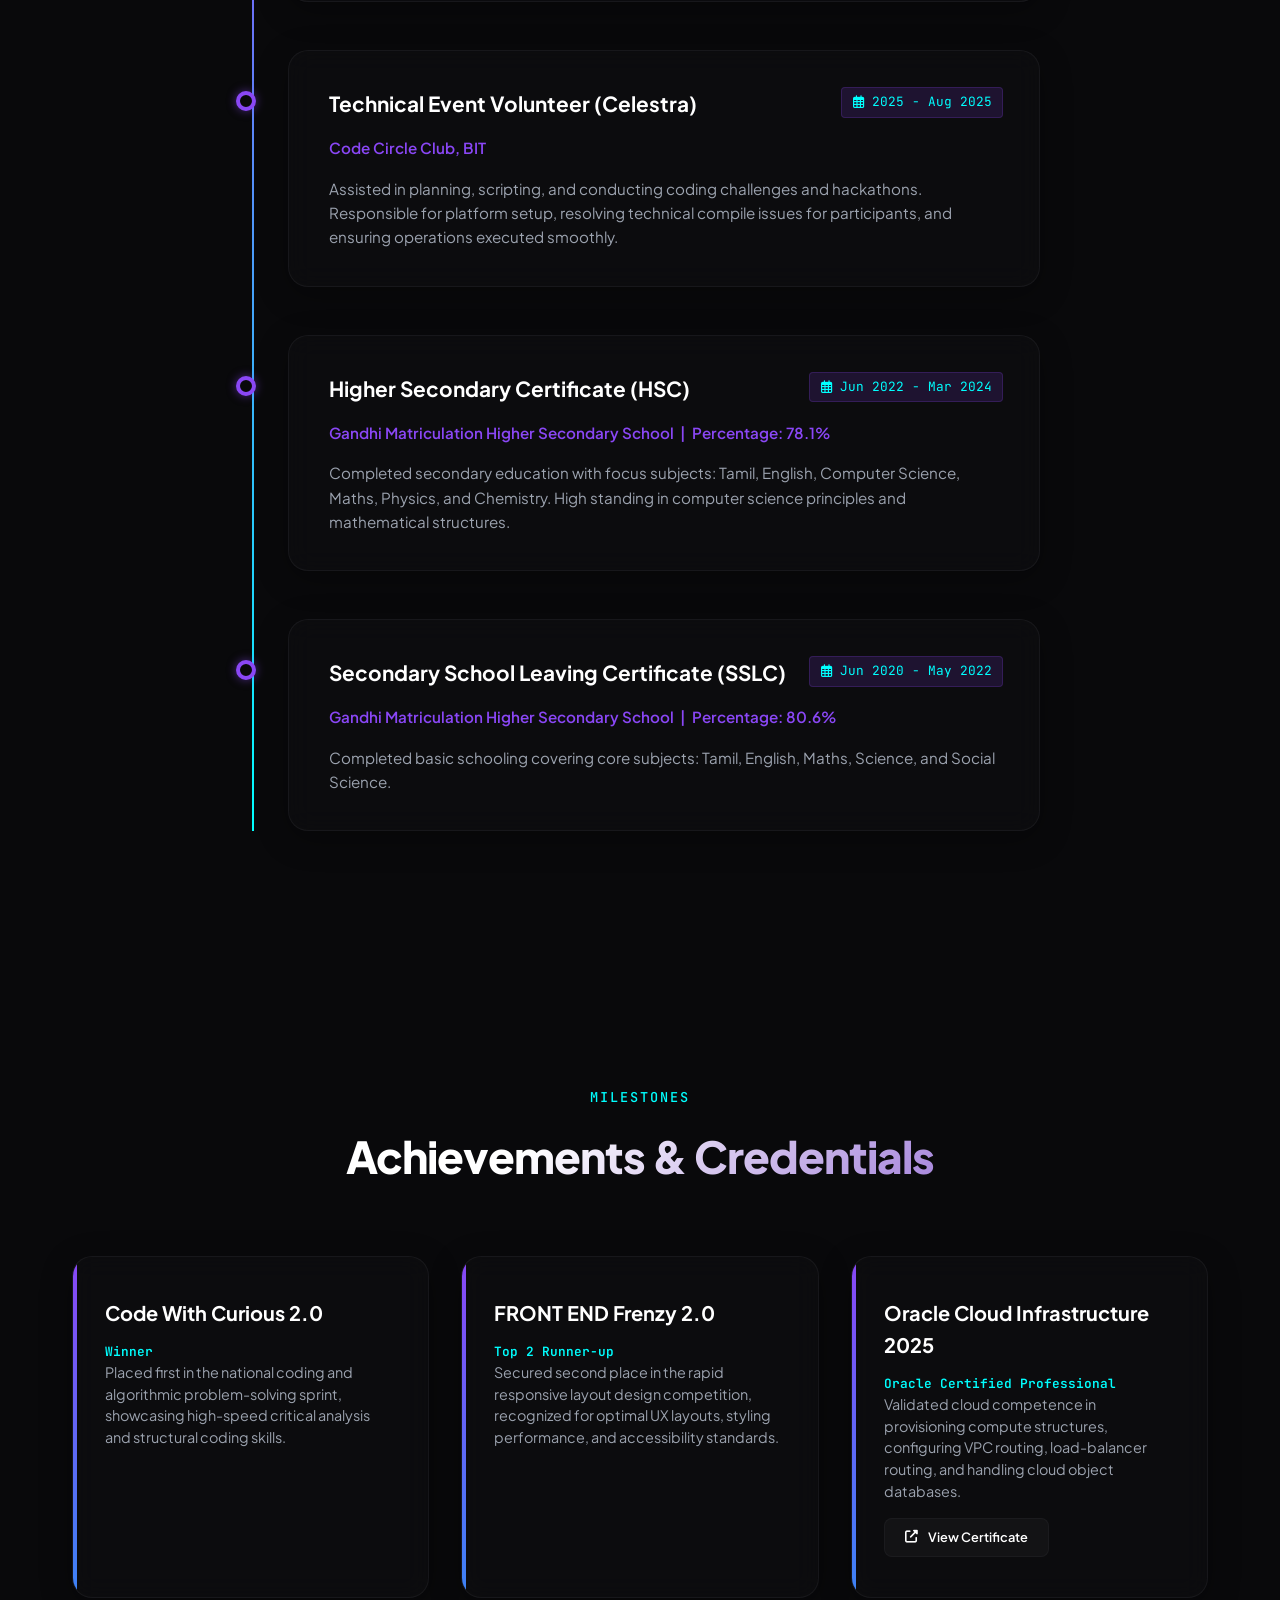
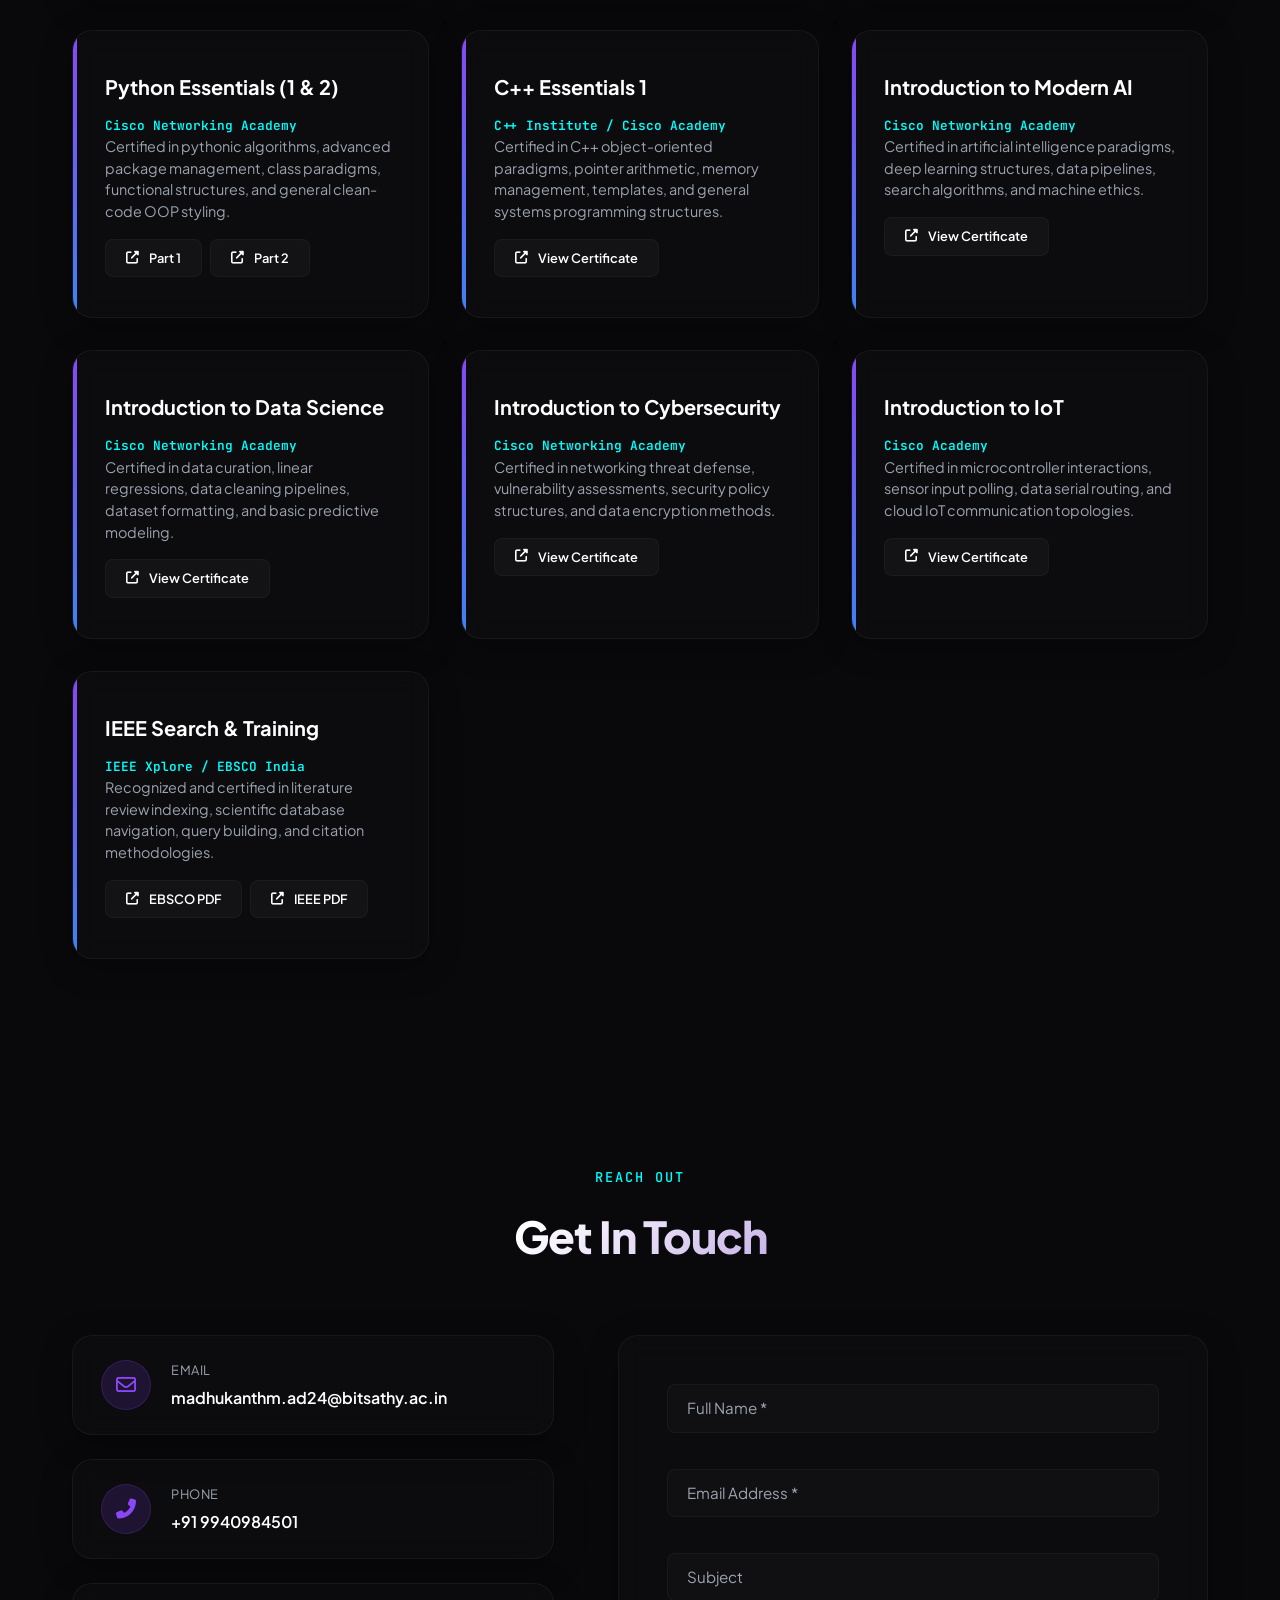
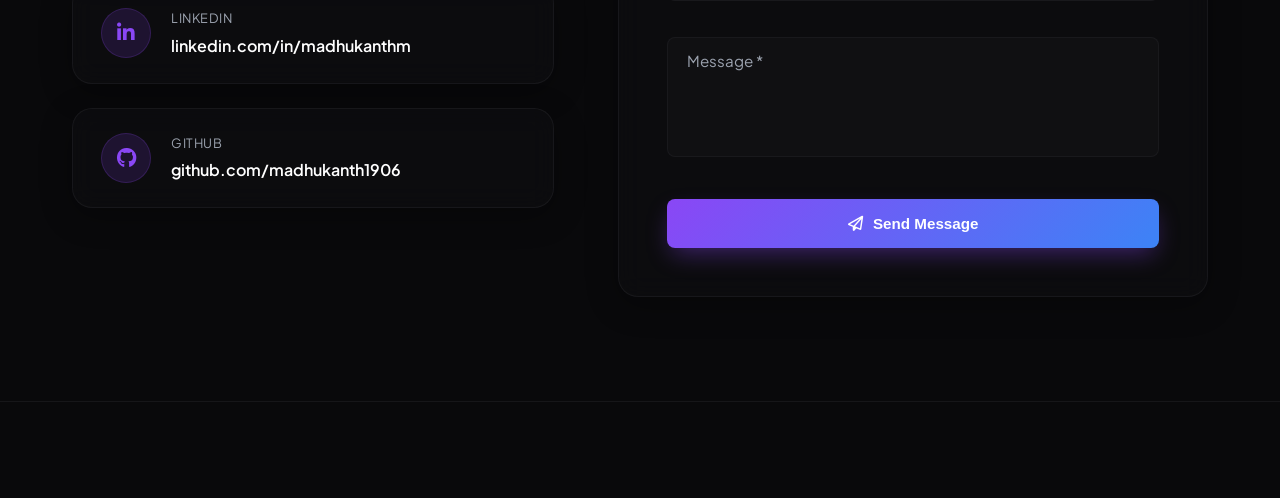
==== commit bfe3d51f: "Update SSLC and HSC subjects in portfolio, resume layout, and regenerated PDF" ====
--- a/index.html
+++ b/index.html
@@ -422,7 +422,7 @@
                     </div>
                     <div class="timeline-company">Gandhi Matriculation Higher Secondary School &nbsp;|&nbsp; Percentage: 78.1%</div>
                     <p class="timeline-body">
-                        Completed secondary education with high standings in Advanced Mathematics, Physics, Chemistry, and Computer Science.
+                        Completed secondary education with focus subjects: Tamil, English, Computer Science, Maths, Physics, and Chemistry. High standing in computer science principles and mathematical structures.
                     </p>
                 </div>
 
@@ -435,7 +435,7 @@
                     </div>
                     <div class="timeline-company">Gandhi Matriculation Higher Secondary School &nbsp;|&nbsp; Percentage: 80.6%</div>
                     <p class="timeline-body">
-                        Acquired foundational schooling in General Sciences, Mathematics, Social Sciences, and Computer Science basics.
+                        Completed basic schooling covering core subjects: Tamil, English, Maths, Science, and Social Science.
                     </p>
                 </div>
             </div>
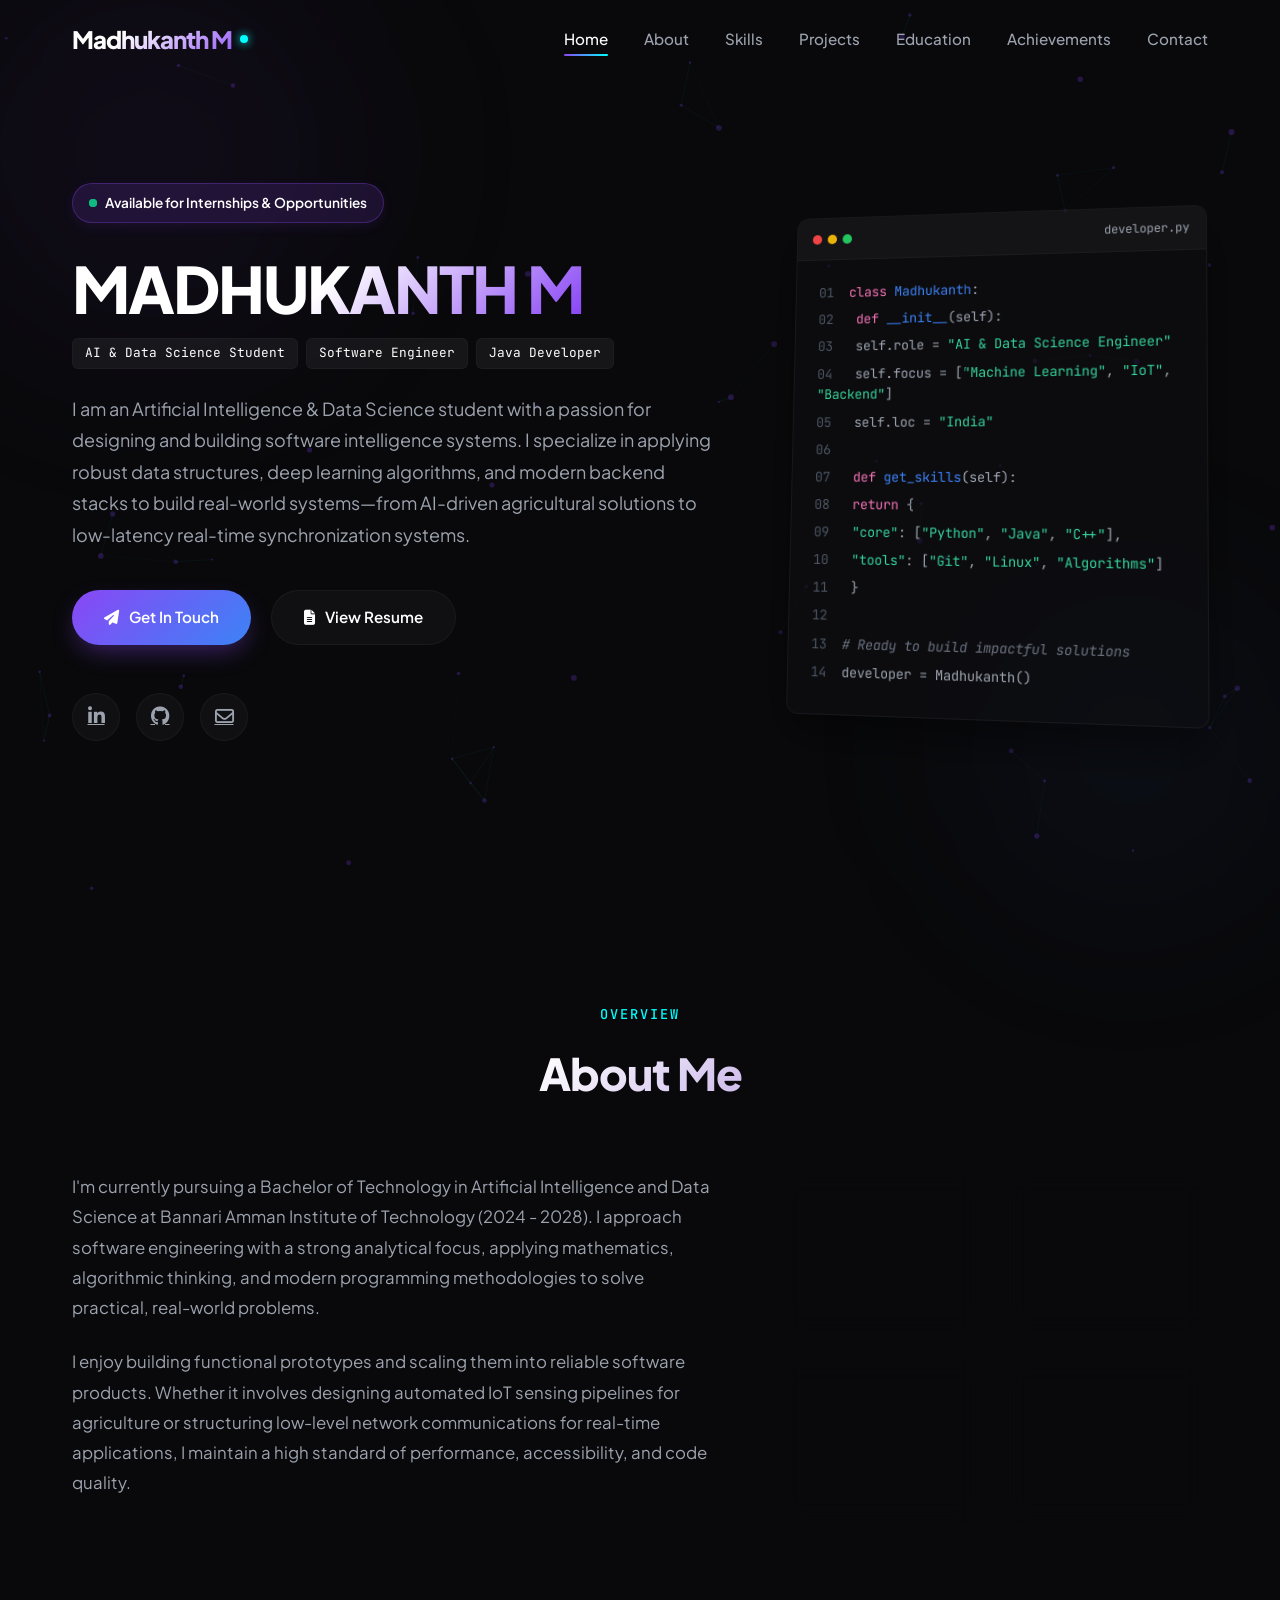
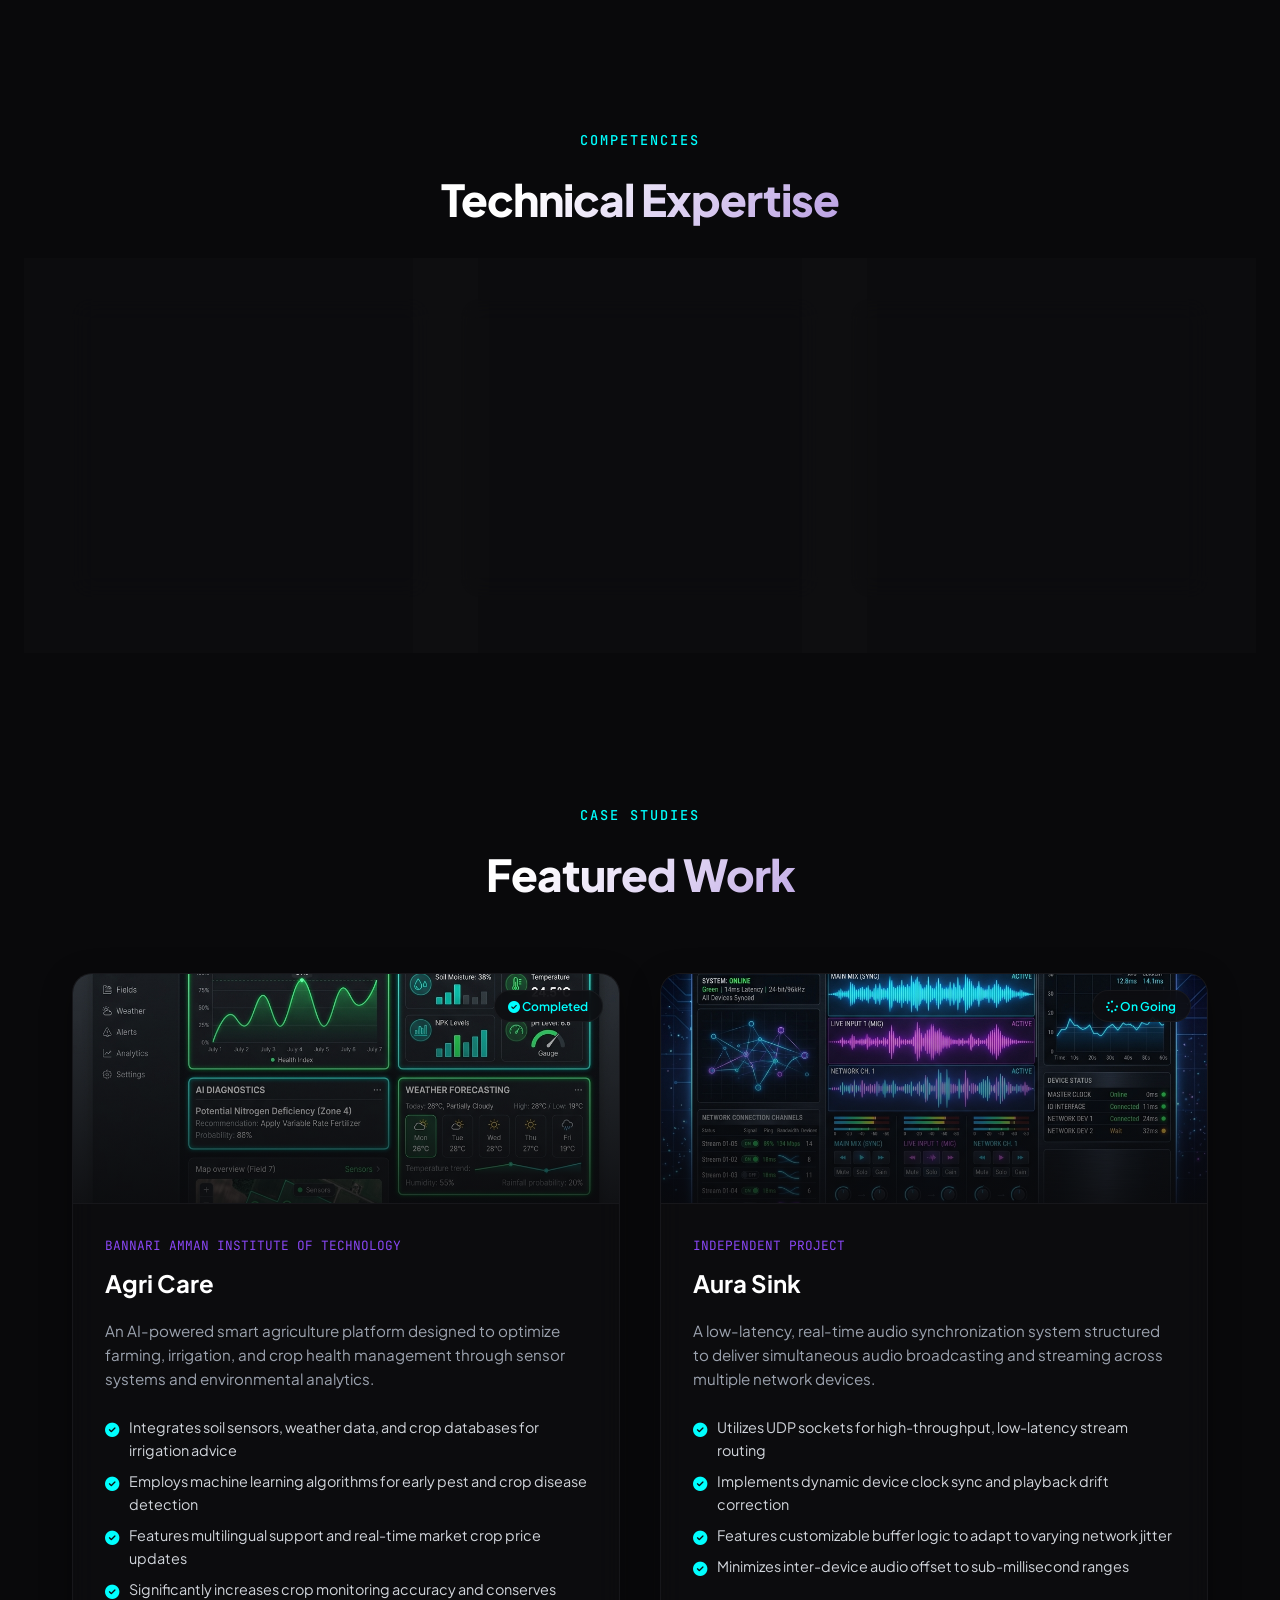
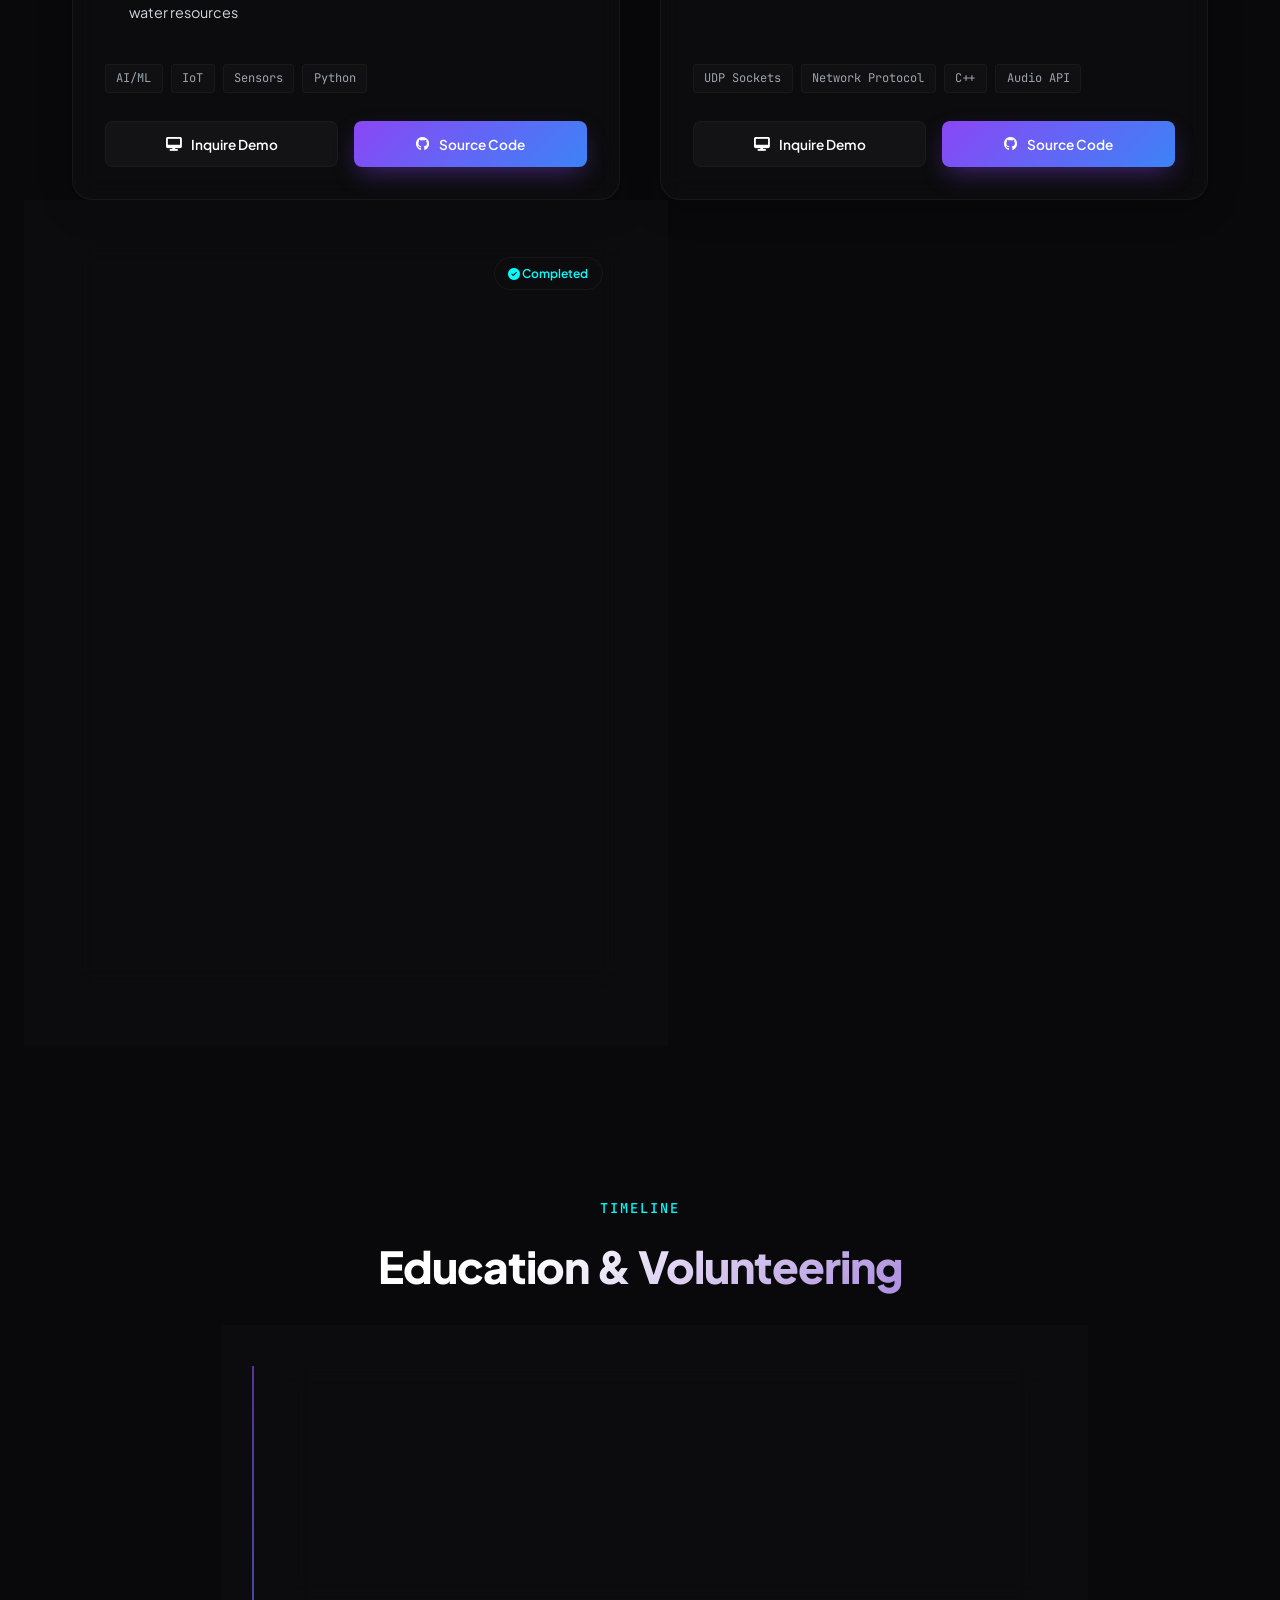
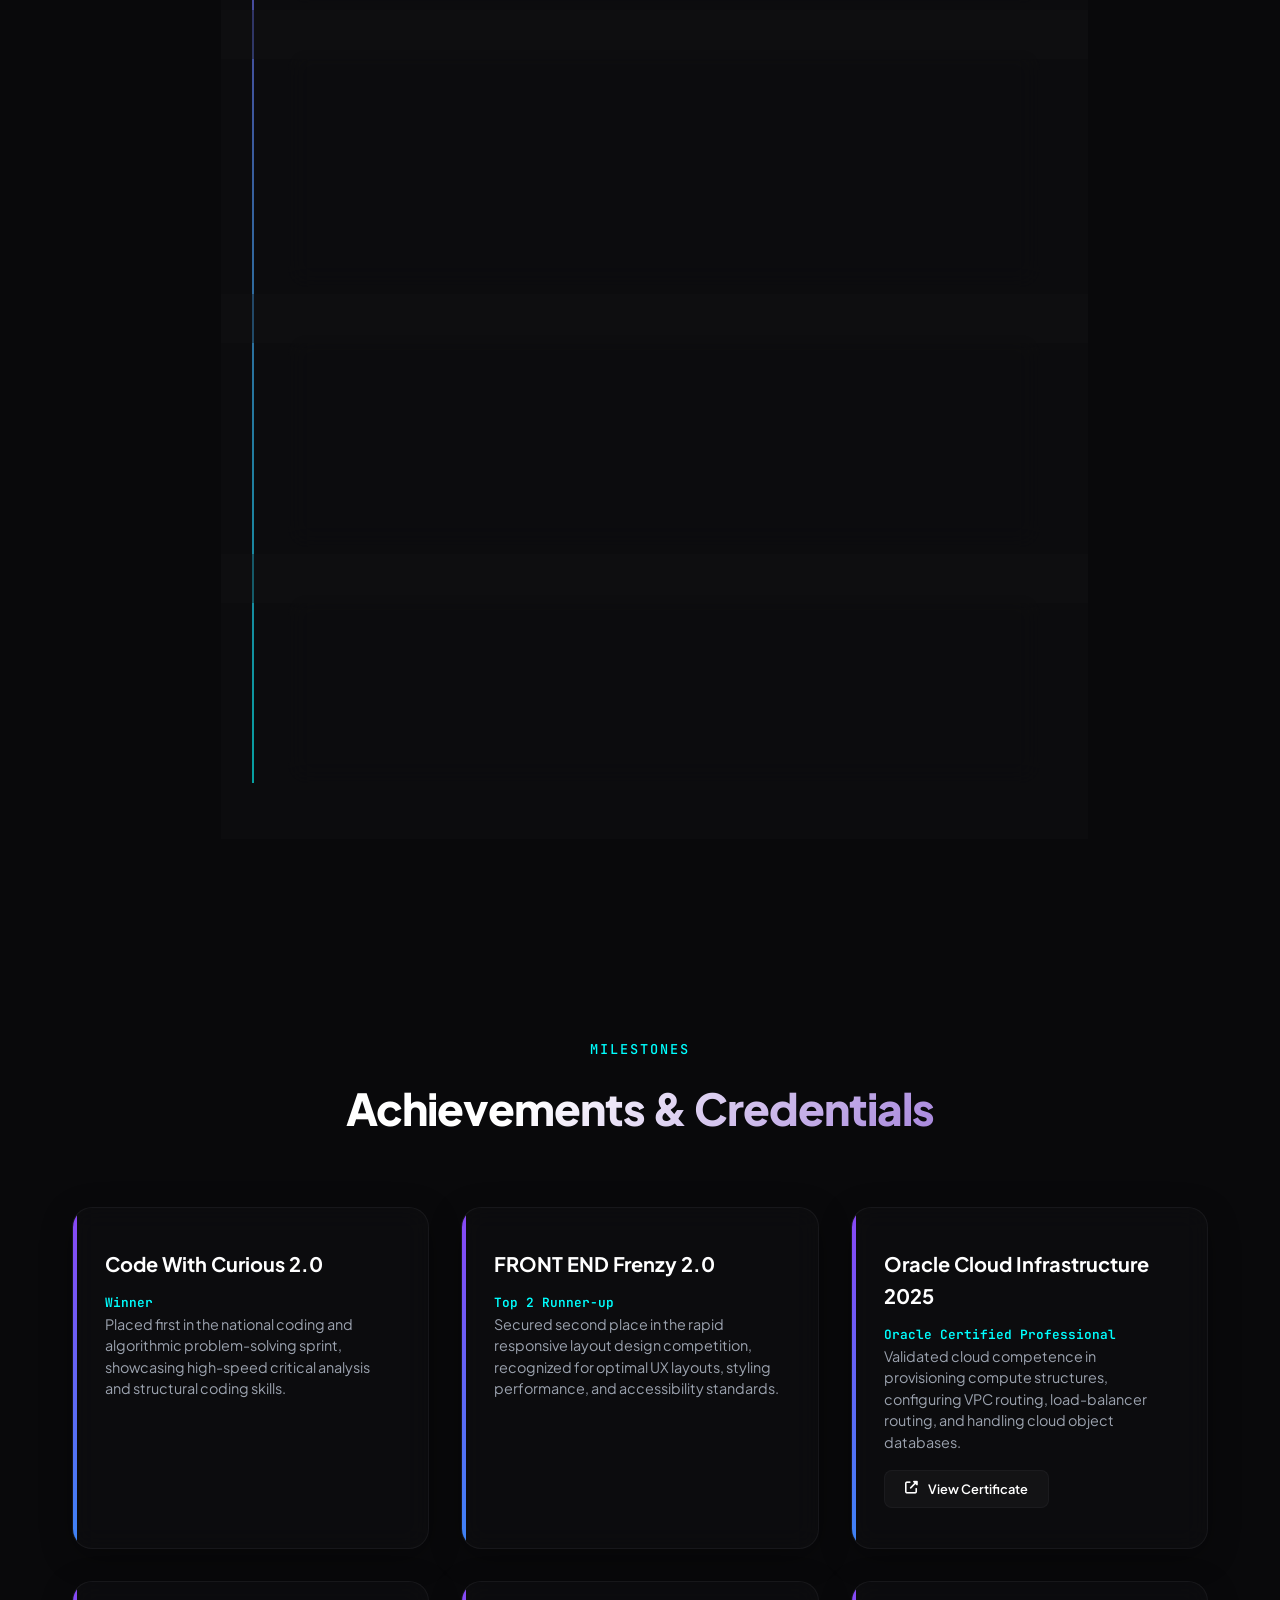
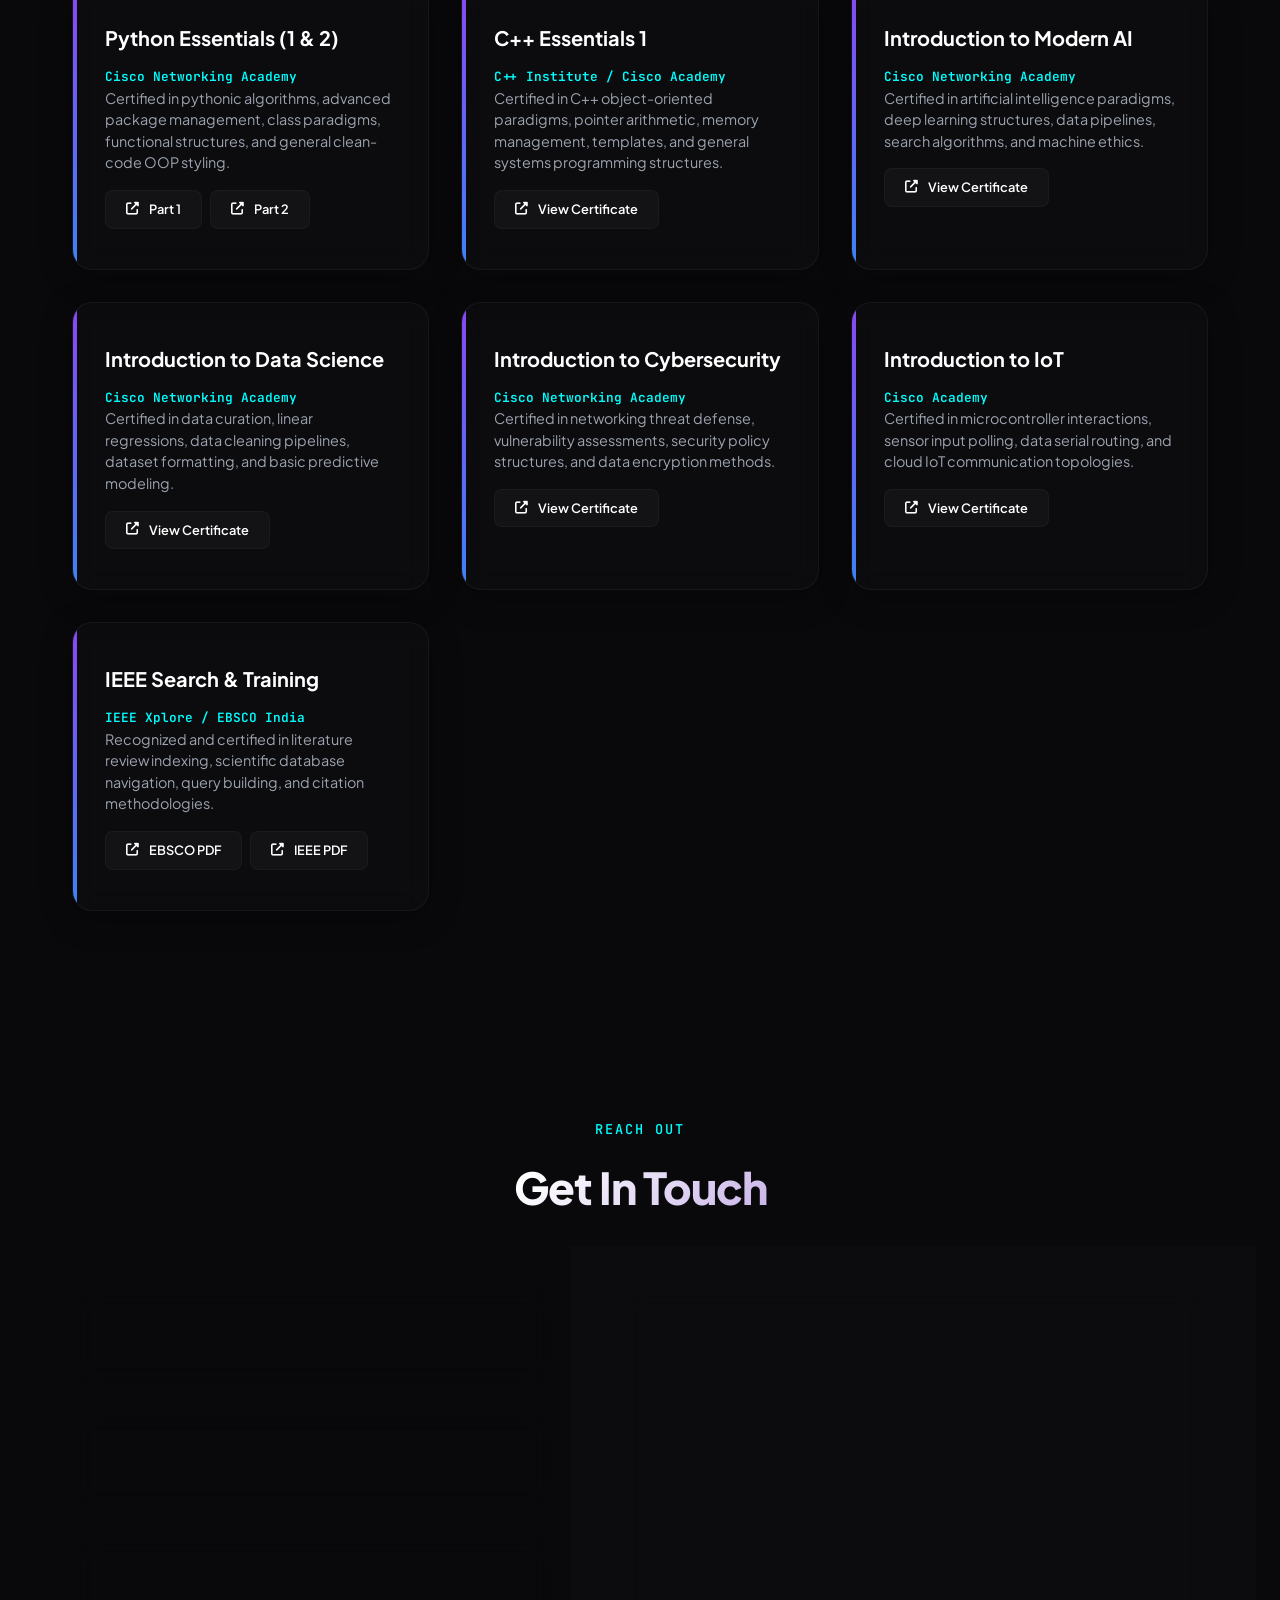
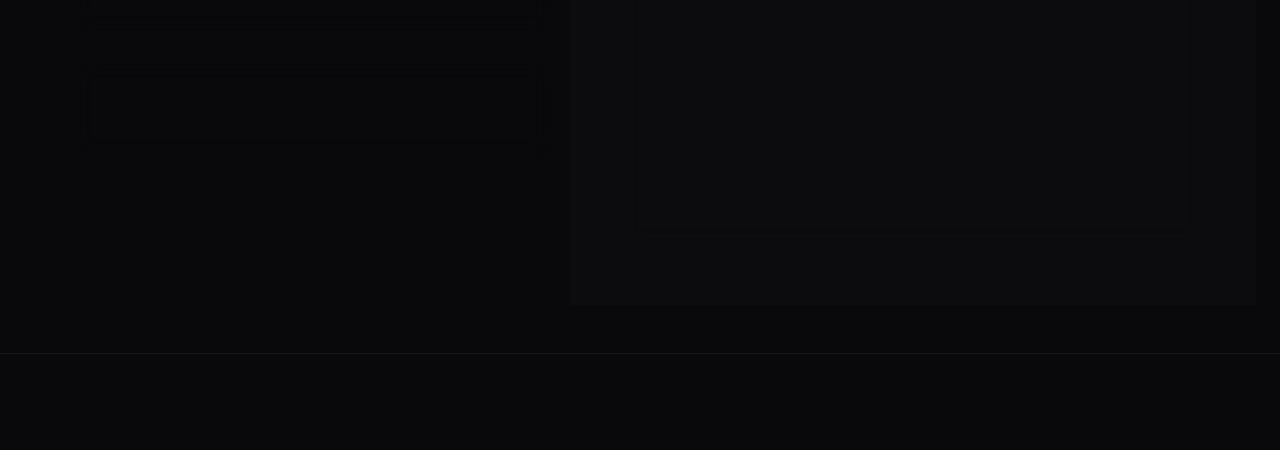
==== commit 64366644: "Remove subjects list from education timelines and ensure all contact links open in a new tab" ====
--- a/index.html
+++ b/index.html
@@ -422,7 +422,7 @@
                     </div>
                     <div class="timeline-company">Gandhi Matriculation Higher Secondary School &nbsp;|&nbsp; Percentage: 78.1%</div>
                     <p class="timeline-body">
-                        Completed secondary education with focus subjects: Tamil, English, Computer Science, Maths, Physics, and Chemistry. High standing in computer science principles and mathematical structures.
+                        Completed secondary education with high standing in computer science principles and mathematical structures.
                     </p>
                 </div>
 
@@ -435,7 +435,7 @@
                     </div>
                     <div class="timeline-company">Gandhi Matriculation Higher Secondary School &nbsp;|&nbsp; Percentage: 80.6%</div>
                     <p class="timeline-body">
-                        Completed basic schooling covering core subjects: Tamil, English, Maths, Science, and Social Science.
+                        Completed basic schooling with a strong academic foundation.
                     </p>
                 </div>
             </div>
